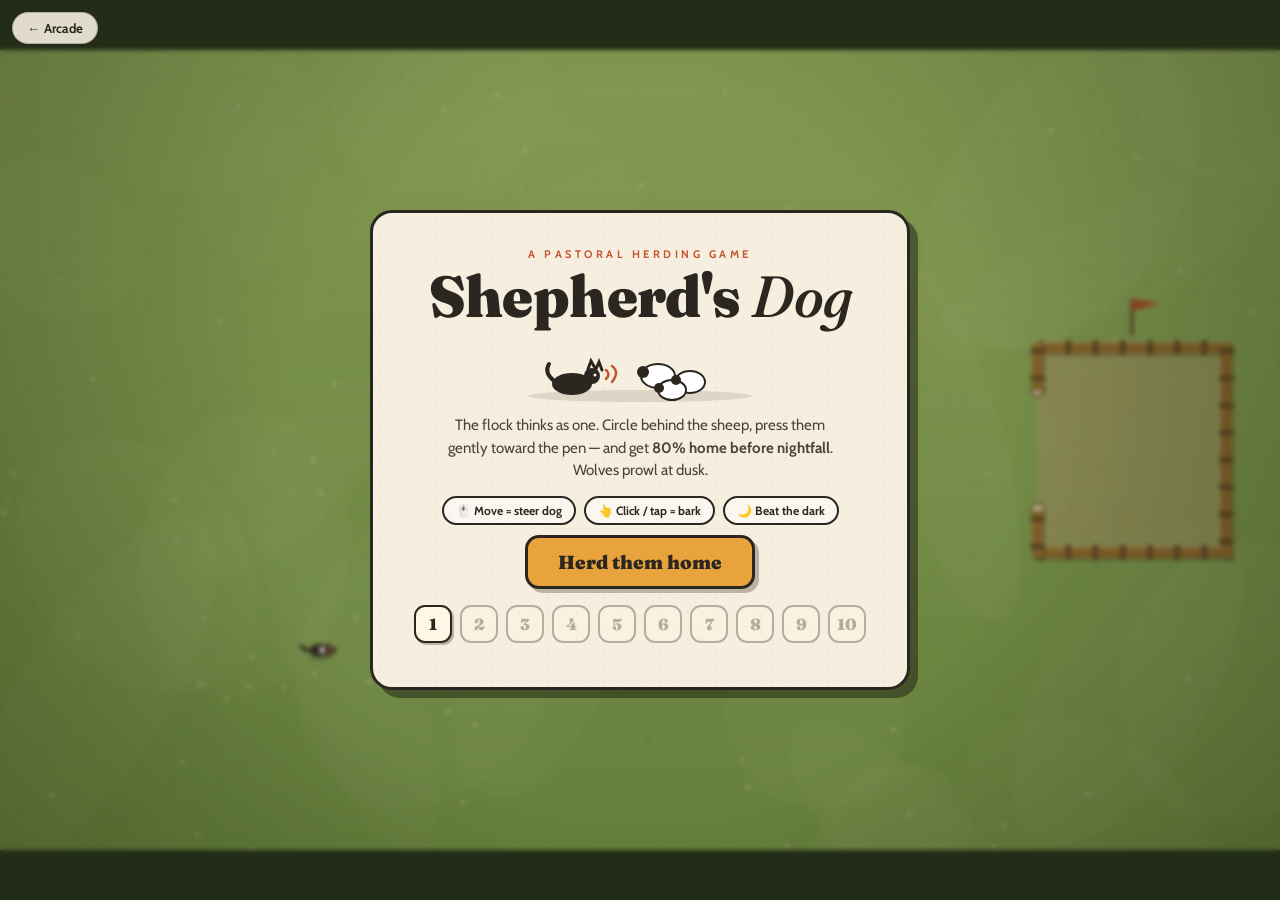
==== js/games/shepards-dog/index.html @ 52e5562e "feat(arcade): add Shepherd's Dog as a linked hub game Phase 2, Option B (linked) per ADR-0008 revisi" ====
<!doctype html>
<html lang="en">
  <head>
    <meta charset="UTF-8" />
    <meta name="viewport" content="width=device-width, initial-scale=1.0, maximum-scale=1.0, user-scalable=no" />
    <title>Shepherd's Dog</title>
    <link rel="preconnect" href="https://fonts.googleapis.com" />
    <link rel="preconnect" href="https://fonts.gstatic.com" crossorigin />
    <link
      href="https://fonts.googleapis.com/css2?family=Fraunces:ital,opsz,wght@0,9..144,400;0,9..144,700;0,9..144,900;1,9..144,500&family=Cabin:wght@400;600;700&display=swap"
      rel="stylesheet"
    />
    <style>
      :root {
        --ink: #2b2620;
        --cream: #f6efdf;
        --paper: #efe5cd;
        --gold: #e8a33d;
        --grass: #7da04a;
        --rust: #c4552e;
        --night: #1a2247;
        --display: "Fraunces", Georgia, serif;
        --body: "Cabin", "Trebuchet MS", sans-serif;
      }
      * {
        margin: 0;
        padding: 0;
        box-sizing: border-box;
        -webkit-tap-highlight-color: transparent;
      }
      html,
      body {
        height: 100%;
        overflow: hidden;
        background: #243018;
      }
      body {
        font-family: var(--body);
        color: var(--ink);
        touch-action: none;
        -webkit-user-select: none;
        user-select: none;
      }
      #game {
        position: fixed;
        inset: 0;
        display: block;
        cursor: crosshair;
      }

      /* ---------- HUD ---------- */
      #hud {
        position: fixed;
        top: 0;
        left: 0;
        right: 0;
        z-index: 5;
        display: none;
        padding: 10px 14px 0;
        pointer-events: none;
      }
      #hud.on {
        display: flex;
        justify-content: center;
      }
      .hud-bar {
        display: flex;
        align-items: center;
        gap: 14px;
        flex-wrap: wrap;
        justify-content: center;
        background: var(--cream);
        border: 2px solid var(--ink);
        border-radius: 14px;
        box-shadow: 4px 4px 0 rgba(43, 38, 32, 0.35);
        padding: 7px 16px;
        max-width: 96vw;
      }
      .hud-item {
        display: flex;
        align-items: center;
        gap: 7px;
        font-weight: 700;
        font-size: 15px;
        white-space: nowrap;
      }
      .hud-label {
        font-size: 10px;
        letter-spacing: 0.14em;
        text-transform: uppercase;
        opacity: 0.55;
        font-weight: 700;
      }
      .hud-num {
        font-family: var(--display);
        font-size: 19px;
        font-weight: 900;
        line-height: 1;
      }
      #hudSheep .hud-num b {
        color: #3c7a2e;
      }
      #timeWrap {
        width: min(180px, 26vw);
        height: 14px;
        border: 2px solid var(--ink);
        border-radius: 8px;
        background: #cfc6ad;
        position: relative;
        overflow: hidden;
      }
      #timeFill {
        position: absolute;
        inset: 0;
        transform-origin: left;
        background: linear-gradient(90deg, #f7c248, #e8762d);
      }
      #timeIcon {
        font-size: 16px;
        line-height: 1;
      }
      #muteBtn {
        pointer-events: auto;
        cursor: pointer;
        border: 2px solid var(--ink);
        background: var(--cream);
        border-radius: 9px;
        font-size: 14px;
        width: 30px;
        height: 30px;
        font-weight: 700;
        color: var(--ink);
      }
      #muteBtn:active {
        transform: translateY(1px);
      }
      #barkHint {
        position: fixed;
        bottom: 18px;
        left: 50%;
        transform: translateX(-50%);
        z-index: 5;
        background: rgba(43, 38, 32, 0.82);
        color: var(--cream);
        font-size: 13px;
        font-weight: 600;
        padding: 7px 16px;
        border-radius: 99px;
        pointer-events: none;
        opacity: 0;
        transition: opacity 0.6s;
      }
      #barkHint.on {
        opacity: 1;
      }

      /* ---------- Screens ---------- */
      .screen {
        position: fixed;
        inset: 0;
        z-index: 10;
        display: none;
        align-items: center;
        justify-content: center;
        padding: 20px;
      }
      .screen.active {
        display: flex;
      }
      .screen::before {
        content: "";
        position: absolute;
        inset: 0;
        background: rgba(28, 32, 18, 0.45);
        backdrop-filter: blur(2px);
      }
      #screen-start::before {
        background: rgba(28, 32, 18, 0.25);
      }
      .panel {
        position: relative;
        background: var(--cream);
        background-image: radial-gradient(rgba(43, 38, 32, 0.05) 1px, transparent 1.4px);
        background-size: 14px 14px;
        border: 3px solid var(--ink);
        border-radius: 22px;
        box-shadow: 8px 8px 0 rgba(20, 18, 12, 0.45);
        padding: 34px 38px 30px;
        max-width: 540px;
        width: 100%;
        text-align: center;
        max-height: 92vh;
        overflow-y: auto;
      }
      .panel.compact {
        max-width: 440px;
      }
      .kicker {
        font-size: 11px;
        letter-spacing: 0.32em;
        text-transform: uppercase;
        font-weight: 700;
        color: var(--rust);
        margin-bottom: 8px;
      }
      h1 {
        font-family: var(--display);
        font-weight: 900;
        font-size: clamp(38px, 8vw, 58px);
        line-height: 0.95;
        letter-spacing: -0.01em;
        margin-bottom: 4px;
      }
      h1 em {
        font-style: italic;
        font-weight: 500;
      }
      h2 {
        font-family: var(--display);
        font-weight: 900;
        font-size: clamp(28px, 6vw, 40px);
        line-height: 1;
        margin-bottom: 10px;
      }
      .sub {
        font-size: 15px;
        line-height: 1.5;
        opacity: 0.85;
        max-width: 40ch;
        margin: 10px auto 0;
      }
      .rule {
        height: 2px;
        background: var(--ink);
        opacity: 0.15;
        margin: 18px auto;
        width: 70%;
        border-radius: 2px;
      }
      .howto {
        display: flex;
        gap: 8px;
        justify-content: center;
        flex-wrap: wrap;
        margin: 14px 0 4px;
      }
      .howto span {
        font-size: 12px;
        font-weight: 700;
        border: 2px solid var(--ink);
        border-radius: 99px;
        padding: 5px 12px;
        background: #fff8;
      }
      .btn {
        font-family: var(--display);
        font-weight: 900;
        font-size: 19px;
        cursor: pointer;
        background: var(--ink);
        color: var(--cream);
        border: 3px solid var(--ink);
        border-radius: 14px;
        padding: 12px 30px;
        margin: 6px 5px 0;
        box-shadow: 4px 4px 0 rgba(43, 38, 32, 0.3);
        transition:
          transform 0.08s,
          box-shadow 0.08s;
      }
      .btn:hover {
        transform: translate(-1px, -2px) rotate(-0.6deg);
        box-shadow: 6px 7px 0 rgba(43, 38, 32, 0.3);
      }
      .btn:active {
        transform: translate(2px, 2px);
        box-shadow: 1px 1px 0 rgba(43, 38, 32, 0.3);
      }
      .btn.ghost {
        background: transparent;
        color: var(--ink);
      }
      .btn.gold {
        background: var(--gold);
        color: var(--ink);
      }
      .levels {
        display: flex;
        gap: 8px;
        justify-content: center;
        flex-wrap: wrap;
        margin-top: 16px;
      }
      .lvl {
        width: 38px;
        height: 38px;
        border: 2px solid var(--ink);
        border-radius: 11px;
        cursor: pointer;
        font-family: var(--display);
        font-weight: 900;
        font-size: 16px;
        background: #fff7e6;
        color: var(--ink);
        display: flex;
        align-items: center;
        justify-content: center;
        box-shadow: 2px 2px 0 rgba(43, 38, 32, 0.3);
      }
      .lvl:hover {
        transform: translateY(-2px);
      }
      .lvl.done {
        background: var(--grass);
        color: #fff;
      }
      .lvl.locked {
        opacity: 0.32;
        cursor: default;
        box-shadow: none;
        pointer-events: none;
      }
      .scoreline {
        font-size: 13px;
        font-weight: 700;
        opacity: 0.7;
        margin-top: 14px;
      }
      .bigscore {
        font-family: var(--display);
        font-weight: 900;
        font-size: 44px;
        color: var(--rust);
        line-height: 1.1;
      }
      .breakdown {
        font-size: 14px;
        line-height: 1.8;
        margin: 8px 0 4px;
      }
      .breakdown b {
        font-family: var(--display);
      }
      .stamp {
        display: inline-block;
        font-family: var(--display);
        font-weight: 900;
        font-size: 13px;
        letter-spacing: 0.18em;
        text-transform: uppercase;
        color: var(--rust);
        border: 2px solid var(--rust);
        border-radius: 8px;
        padding: 4px 12px;
        transform: rotate(-3deg);
        margin-bottom: 12px;
      }
      .stamp.blue {
        color: #3b4a8c;
        border-color: #3b4a8c;
      }
      .heroArt {
        margin: 6px auto 2px;
        display: block;
      }
      @media (max-height: 620px) {
        .panel {
          padding: 20px 24px;
        }
        .rule {
          margin: 10px auto;
        }
        .heroArt {
          display: none;
        }
      }
      #rotateHint {
        display: none;
        position: fixed;
        top: 50%;
        left: 50%;
        transform: translate(-50%, -50%) rotate(-2deg);
        z-index: 30;
        background: var(--ink);
        color: var(--cream);
        font-weight: 700;
        font-size: 14px;
        padding: 10px 18px;
        border-radius: 12px;
        pointer-events: none;
      }
      @media (orientation: portrait) and (max-width: 600px) {
        #rotateHint {
          display: block;
        }
      }
      /* back to the arcade hub (linked-game integration) */
      .arcade-back {
        position: absolute;
        top: calc(env(safe-area-inset-top, 0px) + 12px);
        left: calc(env(safe-area-inset-left, 0px) + 12px);
        z-index: 20;
        font-family: var(--body);
        font-size: 13px;
        font-weight: 700;
        letter-spacing: 0.02em;
        color: var(--ink);
        text-decoration: none;
        background: rgba(246, 239, 223, 0.9);
        border: 1px solid rgba(43, 38, 32, 0.25);
        border-radius: 999px;
        padding: 7px 14px;
      }
      .arcade-back:hover {
        background: var(--cream);
      }
    </style>
  </head>
  <body>
    <canvas id="game"></canvas>

    <div id="hud">
      <div class="hud-bar">
        <div class="hud-item"><span class="hud-label">Level</span><span class="hud-num" id="hudLevel">1</span></div>
        <div class="hud-item" id="hudSheep">
          <svg width="22" height="16" viewBox="0 0 22 16">
            <ellipse cx="9" cy="8" rx="8" ry="6" fill="#fff" stroke="#2b2620" stroke-width="1.5" />
            <circle cx="18" cy="7" r="3.2" fill="#2b2620" />
            <circle cx="6" cy="14" r="1.4" fill="#2b2620" />
            <circle cx="12" cy="14" r="1.4" fill="#2b2620" />
          </svg>
          <span class="hud-num"><b id="hudPenned">0</b>/<span id="hudNeed">0</span></span>
          <span class="hud-num" id="hudLost" style="color: var(--rust); font-size: 14px"></span>
        </div>
        <div class="hud-item">
          <span id="timeIcon">☀︎</span>
          <div id="timeWrap"><div id="timeFill"></div></div>
        </div>
        <div class="hud-item"><span class="hud-label">Score</span><span class="hud-num" id="hudScore">0</span></div>
        <button id="muteBtn" title="Toggle sound">♪</button>
      </div>
    </div>
    <div id="barkHint">Click / tap to <b>bark</b> — sheep bolt away from the dog</div>
    <div id="rotateHint">↻ Rotate your phone — the pasture is wide</div>

    <!-- START -->
    <div class="screen active" id="screen-start">
      <a class="arcade-back" href="../../../index.html">← Arcade</a>
      <div class="panel">
        <div class="kicker">A pastoral herding game</div>
        <h1>Shepherd's <em>Dog</em></h1>
        <svg class="heroArt" width="240" height="74" viewBox="0 0 240 74">
          <ellipse cx="120" cy="66" rx="112" ry="6" fill="rgba(43,38,32,.12)" />
          <!-- sheep trio -->
          <g stroke="#2b2620" stroke-width="2">
            <ellipse cx="138" cy="46" rx="17" ry="12" fill="#fff" />
            <ellipse cx="170" cy="52" rx="15" ry="11" fill="#fff" />
            <ellipse cx="152" cy="60" rx="14" ry="10" fill="#fff" />
          </g>
          <circle cx="123" cy="42" r="6" fill="#2b2620" />
          <circle cx="156" cy="50" r="5" fill="#2b2620" />
          <circle cx="139" cy="58" r="5" fill="#2b2620" />
          <!-- dog -->
          <ellipse cx="52" cy="54" rx="20" ry="11" fill="#2b2620" />
          <circle cx="72" cy="46" r="8" fill="#2b2620" />
          <path
            d="M68 39 l3 -8 4 7 M76 39 l3 -7 3 8"
            stroke="#2b2620"
            stroke-width="3"
            fill="none"
            stroke-linecap="round"
          />
          <path d="M33 50 q-9 -8 -4 -16" stroke="#2b2620" stroke-width="4" fill="none" stroke-linecap="round" />
          <circle cx="75" cy="45" r="1.6" fill="#f6efdf" />
          <!-- bark lines -->
          <path
            d="M86 40 q5 4 0 9 M92 36 q8 6 0 16"
            stroke="#c4552e"
            stroke-width="2.5"
            fill="none"
            stroke-linecap="round"
          />
        </svg>
        <p class="sub">
          The flock thinks as one. Circle behind the sheep, press them gently toward the pen — and get
          <b>80% home before nightfall</b>. Wolves prowl at dusk.
        </p>
        <div class="howto">
          <span>🖱️ Move = steer dog</span><span>👆 Click / tap = bark</span><span>🌙 Beat the dark</span>
        </div>
        <button class="btn gold" id="btnPlay">Herd them home</button>
        <div class="levels" id="levelRow"></div>
        <div class="scoreline" id="totalScoreLine"></div>
      </div>
    </div>

    <!-- LEVEL INTRO -->
    <div class="screen" id="screen-intro">
      <div class="panel compact">
        <div class="kicker" id="introKicker">Level 1</div>
        <h2 id="introName">First Light</h2>
        <p class="sub" id="introGoal"></p>
        <p class="sub" id="introWarn" style="color: var(--rust); font-weight: 700"></p>
        <div class="rule"></div>
        <button class="btn gold" id="btnBegin">Begin</button>
      </div>
    </div>

    <!-- WIN -->
    <div class="screen" id="screen-win">
      <div class="panel compact">
        <div class="stamp">Flock secured</div>
        <h2>Good dog!</h2>
        <div class="breakdown" id="winBreakdown"></div>
        <div class="bigscore" id="winScore">0</div>
        <div class="rule"></div>
        <button class="btn gold" id="btnNext">Next level</button>
        <button class="btn ghost" id="btnWinMenu">Menu</button>
      </div>
    </div>

    <!-- LOSE -->
    <div class="screen" id="screen-lose">
      <div class="panel compact">
        <div class="stamp blue">Nightfall</div>
        <h2 id="loseTitle">The flock is lost in the dark</h2>
        <p class="sub" id="loseText"></p>
        <div class="rule"></div>
        <button class="btn gold" id="btnRetry">Try again</button>
        <button class="btn ghost" id="btnLoseMenu">Menu</button>
      </div>
    </div>

    <!-- FINAL WIN -->
    <div class="screen" id="screen-final">
      <div class="panel compact">
        <div class="stamp">Champion shepherd</div>
        <h2>Every flock<br />home safe.</h2>
        <p class="sub">
          Ten pastures, ten dusks outrun. The hills are quiet, the pens are full, and somewhere a very good dog is
          asleep by the fire.
        </p>
        <div class="bigscore" id="finalScore">0</div>
        <div class="scoreline">total score</div>
        <div class="rule"></div>
        <button class="btn gold" id="btnFinalMenu">Back to the meadow</button>
      </div>
    </div>

    <script>
      "use strict";
      /* =========================================================
   Shepherd's Dog — a single-file flocking game
   World units: 1600 x 1000, scaled to fit the window.
   ========================================================= */

      const W = 1600,
        H = 1000;
      const TAU = Math.PI * 2;

      /* ---------- tiny math helpers ---------- */
      const clamp = (v, a, b) => (v < a ? a : v > b ? b : v);
      const lerp = (a, b, t) => a + (b - a) * t;
      const hyp = Math.hypot;
      const rand = (a, b) => a + Math.random() * (b - a);
      function lerpAngle(a, b, t) {
        let d = (b - a) % TAU;
        if (d > Math.PI) d -= TAU;
        if (d < -Math.PI) d += TAU;
        return a + d * t;
      }

      /* ---------- save / load ---------- */
      const SAVE_KEY = "shepherds_dog_v1";
      let save = { unlocked: 1, scores: {}, muted: false };
      try {
        const raw = localStorage.getItem(SAVE_KEY);
        if (raw) save = Object.assign(save, JSON.parse(raw));
      } catch (e) {}
      function persist() {
        try {
          localStorage.setItem(SAVE_KEY, JSON.stringify(save));
        } catch (e) {}
      }
      function totalScore() {
        return Object.values(save.scores).reduce((a, b) => a + b, 0);
      }

      /* ---------- audio (tiny WebAudio synth) ---------- */
      let AC = null;
      function audio() {
        if (save.muted) return null;
        try {
          if (!AC) AC = new (window.AudioContext || window.webkitAudioContext)();
          if (AC.state === "suspended") AC.resume();
          return AC;
        } catch (e) {
          return null;
        }
      }
      function tone(freq, dur, type, vol, slideTo) {
        const ac = audio();
        if (!ac) return;
        const o = ac.createOscillator(),
          g = ac.createGain();
        o.type = type;
        o.frequency.setValueAtTime(freq, ac.currentTime);
        if (slideTo) o.frequency.exponentialRampToValueAtTime(slideTo, ac.currentTime + dur);
        g.gain.setValueAtTime(vol, ac.currentTime);
        g.gain.exponentialRampToValueAtTime(0.0001, ac.currentTime + dur);
        o.connect(g).connect(ac.destination);
        o.start();
        o.stop(ac.currentTime + dur + 0.02);
      }
      const sfx = {
        woof() {
          tone(170, 0.09, "square", 0.18, 75);
          setTimeout(() => tone(140, 0.07, "square", 0.12, 70), 60);
        },
        ding() {
          tone(740, 0.22, "triangle", 0.14);
          tone(1108, 0.3, "triangle", 0.06);
        },
        howl() {
          tone(300, 0.9, "sine", 0.1, 560);
          setTimeout(() => tone(560, 0.7, "sine", 0.07, 260), 350);
        },
        lose() {
          tone(220, 0.5, "sawtooth", 0.1, 70);
        },
        win() {
          [523, 659, 784, 1046].forEach((f, i) => setTimeout(() => tone(f, 0.28, "triangle", 0.13), i * 120));
        },
        baa() {
          tone(rand(420, 520), 0.15, "sawtooth", 0.035, 380);
        },
        dead() {
          tone(480, 0.5, "triangle", 0.14, 160);
          tone(110, 0.35, "sine", 0.16, 55);
        },
      };

      /* ---------- level definitions ---------- */
      /* circles: kind 'rock'|'tree'|'pond' block movement.
   walls: rectangles (fences). road: vertical strip with cars. */
      const LEVELS = [
        {
          name: "First Light",
          sheep: 18,
          time: 80,
          wolves: 0,
          circles: [],
          walls: [],
          road: null,
          blurb: "An open meadow. Learn how the flock breathes.",
        },
        {
          name: "Rocky Meadow",
          sheep: 24,
          time: 85,
          wolves: 0,
          road: null,
          walls: [],
          circles: [
            { k: "rock", x: 760, y: 320, r: 38 },
            { k: "rock", x: 700, y: 640, r: 46 },
            { k: "rock", x: 920, y: 500, r: 30 },
          ],
          blurb: "Boulders split the path. Keep the flock together.",
        },
        {
          name: "The Copse",
          sheep: 30,
          time: 90,
          wolves: 0,
          road: null,
          walls: [],
          circles: [
            { k: "tree", x: 650, y: 250, r: 42 },
            { k: "tree", x: 750, y: 190, r: 36 },
            { k: "tree", x: 830, y: 300, r: 40 },
            { k: "rock", x: 760, y: 620, r: 40 },
            { k: "rock", x: 960, y: 450, r: 34 },
            { k: "rock", x: 620, y: 520, r: 30 },
          ],
          blurb: "A stand of trees. Sheep slip between the trunks.",
        },
        {
          name: "The Narrow Gate",
          sheep: 36,
          time: 95,
          wolves: 0,
          road: null,
          walls: [
            { x: 790, y: 70, w: 18, h: 310 },
            { x: 790, y: 620, w: 18, h: 310 },
          ],
          circles: [
            { k: "rock", x: 1050, y: 300, r: 34 },
            { k: "rock", x: 1020, y: 690, r: 38 },
          ],
          blurb: "A long fence with one gap. Funnel them through.",
        },
        {
          name: "Millpond",
          sheep: 42,
          time: 95,
          wolves: 0,
          road: null,
          walls: [],
          circles: [
            { k: "pond", x: 830, y: 500, r: 120 },
            { k: "rock", x: 640, y: 250, r: 36 },
            { k: "rock", x: 660, y: 740, r: 40 },
            { k: "tree", x: 1030, y: 320, r: 36 },
          ],
          blurb: "Sheep will not swim. Split around the water.",
        },
        {
          name: "The Old Road",
          sheep: 45,
          time: 100,
          wolves: 0,
          road: { x: 790, w: 120, cars: 4, speed: 210 },
          walls: [],
          circles: [
            { k: "tree", x: 600, y: 240, r: 38 },
            { k: "tree", x: 580, y: 710, r: 42 },
          ],
          blurb: "Carts rattle down the road. Time your crossing!",
        },
        {
          name: "Wolf Country",
          sheep: 50,
          time: 100,
          wolves: 1,
          road: null,
          walls: [],
          circles: [
            { k: "tree", x: 700, y: 300, r: 40 },
            { k: "tree", x: 780, y: 240, r: 34 },
            { k: "tree", x: 640, y: 650, r: 40 },
            { k: "rock", x: 980, y: 500, r: 36 },
            { k: "rock", x: 900, y: 730, r: 30 },
          ],
          blurb: "Something gray watches from the treeline…",
        },
        {
          name: "Two Waters",
          sheep: 56,
          time: 105,
          wolves: 0,
          road: null,
          walls: [
            { x: 1020, y: 70, w: 18, h: 290 },
            { x: 1020, y: 640, w: 18, h: 290 },
          ],
          circles: [
            { k: "pond", x: 700, y: 290, r: 95 },
            { k: "pond", x: 810, y: 650, r: 105 },
            { k: "rock", x: 560, y: 490, r: 34 },
          ],
          blurb: "Ponds and a fenced gap. Thread the needle.",
        },
        {
          name: "Dusk Crossing",
          sheep: 66,
          time: 110,
          wolves: 1,
          road: { x: 700, w: 120, cars: 3, speed: 190 },
          walls: [],
          circles: [
            { k: "rock", x: 990, y: 300, r: 36 },
            { k: "rock", x: 1010, y: 660, r: 40 },
            { k: "rock", x: 560, y: 360, r: 30 },
            { k: "tree", x: 930, y: 490, r: 38 },
          ],
          blurb: "Carts on the road and a wolf in the grass.",
        },
        {
          name: "The Long Night",
          sheep: 75,
          time: 140,
          wolves: 2,
          road: { x: 980, w: 110, cars: 2, speed: 170 },
          walls: [
            { x: 560, y: 70, w: 18, h: 280 },
            { x: 560, y: 650, w: 18, h: 280 },
          ],
          circles: [
            { k: "pond", x: 840, y: 250, r: 85 },
            { k: "rock", x: 820, y: 620, r: 40 },
            { k: "rock", x: 710, y: 470, r: 30 },
          ],
          blurb: "Everything the hills can throw at you. Bring them all home.",
        },
      ];
      const needFor = (lv) => Math.ceil(LEVELS[lv].sheep * 0.8);

      /* ---------- pen geometry ---------- */
      const PEN = { x: 1290, y: 365, w: 250, h: 270, t: 14, gate: 150 };
      function penWalls() {
        const { x, y, w, h, t, gate } = PEN;
        const stub = (h - gate) / 2;
        return [
          { x, y, w, h: t, pen: true }, // top
          { x, y: y + h - t, w, h: t, pen: true }, // bottom
          { x: x + w - t, y, w: t, h, pen: true }, // right
          { x, y, w: t, h: stub, pen: true }, // left top stub
          { x, y: y + h - stub, w: t, h: stub, pen: true }, // left bottom stub
        ];
      }
      function inPen(px, py, inset) {
        const i = inset || 0;
        return (
          px > PEN.x + PEN.t + i &&
          px < PEN.x + PEN.w - PEN.t - i &&
          py > PEN.y + PEN.t + i &&
          py < PEN.y + PEN.h - PEN.t - i
        );
      }

      /* ---------- game state ---------- */
      const canvas = document.getElementById("game");
      const ctx = canvas.getContext("2d");
      let state = "menu"; // menu | intro | play | win | lose | final
      let level = 0;
      let sheep = [],
        wolves = [],
        cars = [],
        walls = [],
        circles = [],
        road = null;
      let dog = { x: 0, y: 0, vx: 0, vy: 0, dir: 0, tx: 0, ty: 0 };
      let timeLeft = 0,
        timeTotal = 1,
        elapsed = 0;
      let penned = 0,
        levelScore = 0,
        barkCD = 0,
        barks = 0,
        lost = 0;
      let ripples = [],
        puffs = [],
        deaths = [];
      let wolvesToSpawn = [];
      let winDelay = 0;
      let nowT = 0; // global clock for animation

      /* ---------- entity setup ---------- */
      function makeSheep(x, y) {
        return {
          x,
          y,
          vx: rand(-6, 6),
          vy: rand(-6, 6),
          dir: rand(0, TAU),
          fear: 0,
          penned: false,
          phase: rand(0, TAU),
          size: rand(0.88, 1.12),
          indep: Math.random(), // independence trait: high = strays more
          gx: x,
          gy: y,
          gT: rand(0, 4), // graze target + timer
          baaT: rand(4, 16),
        };
      }
      function startLevel(lv) {
        level = lv;
        const L = LEVELS[lv];
        walls = penWalls().concat(L.walls.map((w) => ({ ...w })));
        circles = L.circles.map((c) => ({ ...c }));
        road = L.road ? { ...L.road } : null;
        cars = [];
        if (road) {
          const lanes = [road.x - road.w / 4, road.x + road.w / 4];
          const n = road.cars || 4,
            sp = road.speed || 210;
          for (let i = 0; i < n; i++) {
            const lane = i % 2;
            cars.push({
              x: lanes[lane],
              y: rand(0, H),
              w: 36,
              h: 66,
              vy: (lane === 0 ? 1 : -1) * rand(sp * 0.9, sp * 1.1),
              color: ["#b34a32", "#3b5a8c", "#7a6a3a", "#5a3b6e"][i % 4],
            });
          }
        }
        sheep = [];
        const sx = lv >= 9 ? 200 : 240,
          sy = 500;
        for (let i = 0; i < L.sheep; i++) {
          const a = rand(0, TAU),
            r = Math.sqrt(Math.random()) * 130;
          sheep.push(makeSheep(sx + Math.cos(a) * r, sy + Math.sin(a) * r * 0.8));
        }
        wolves = [];
        wolvesToSpawn = [];
        if (L.wolves >= 1) wolvesToSpawn.push(0.12);
        if (L.wolves >= 2) wolvesToSpawn.push(0.4);
        dog.x = sx;
        dog.y = sy + 260;
        dog.vx = dog.vy = 0;
        dog.tx = dog.x;
        dog.ty = dog.y;
        timeTotal = L.time;
        timeLeft = L.time;
        elapsed = 0;
        penned = 0;
        levelScore = 0;
        barkCD = 0;
        lost = 0;
        ripples = [];
        puffs = [];
        deaths = [];
        winDelay = 0;
        hudLost.textContent = "";
        buildGrass();
        hudLevel.textContent = lv + 1;
        hudNeed.textContent = needFor(lv);
        hudPenned.textContent = 0;
        hudScore.textContent = 0;
      }

      /* =========================================================
   FLOCKING — the heart of the game.
   Three classic boids forces + fear dynamics:
   - fear in (0 .. ~0.55): flock KNITS TOGETHER and flows away
     from the dog as one body (cohesion boosted).
   - fear above ~0.75 (bark blast / wolf): cohesion collapses,
     separation spikes -> believable radial SCATTER.
   - fear decays -> stragglers drift back via cohesion + a
     "rejoin the mob" pull when far from the local centroid.
   ========================================================= */
      const SEP_R = 32,
        ALI_R = 84,
        COH_R = 175,
        COH_R2 = COH_R * COH_R;
      const DOG_R = 175,
        BARK_R = 300,
        WOLF_R = 215;

      function updateSheep(dt) {
        const flock = sheep.filter((s) => !s.penned && !s.dead);
        // flock centroid (for rejoin behaviour)
        let cX = 0,
          cY = 0;
        for (const s of flock) {
          cX += s.x;
          cY += s.y;
        }
        if (flock.length) {
          cX /= flock.length;
          cY /= flock.length;
        }
        // mob centroid includes penned sheep: as the pen fills, stragglers
        // are drawn toward the flock already inside (realistic snowball)
        let mX = 0,
          mY = 0;
        for (const s of sheep) {
          mX += s.x;
          mY += s.y;
        }
        if (sheep.length) {
          mX /= sheep.length;
          mY /= sheep.length;
        }

        const barkActive = barkCD > 0.35; // brief window after a bark

        for (const s of sheep) {
          if (s.dead) continue;
          if (s.penned) {
            updatePennedSheep(s, dt);
            continue;
          }

          let fx = 0,
            fy = 0;
          /* --- neighbours --- */
          let sepX = 0,
            sepY = 0,
            aliX = 0,
            aliY = 0,
            nAli = 0,
            cohX = 0,
            cohY = 0,
            nCoh = 0;
          for (const o of flock) {
            if (o === s) continue;
            const dx = o.x - s.x,
              dy = o.y - s.y,
              d2 = dx * dx + dy * dy;
            if (d2 > COH_R2) continue;
            const d = Math.sqrt(d2) || 0.001;
            if (d < SEP_R) {
              const w = (SEP_R - d) / SEP_R;
              sepX -= (dx / d) * w;
              sepY -= (dy / d) * w;
            }
            if (d < ALI_R) {
              aliX += o.vx;
              aliY += o.vy;
              nAli++;
            }
            cohX += o.x;
            cohY += o.y;
            nCoh++;
          }
          const fear = s.fear;
          // cohesion: boosted at herding-level fear, collapses in panic
          const cohFactor = fear < 0.55 ? 1 + fear * 1.6 : Math.max(0, (0.9 - fear) / 0.35);
          const sepW = 95 + 130 * fear;
          const aliW = 1.5 * (1 - fear * 0.55);
          const cohW = 11 * cohFactor;

          fx += sepX * sepW;
          fy += sepY * sepW;
          if (nAli) {
            fx += (aliX / nAli - s.vx) * aliW;
            fy += (aliY / nAli - s.vy) * aliW;
          }
          if (nCoh) {
            const mx = cohX / nCoh - s.x,
              my = cohY / nCoh - s.y;
            const m = hyp(mx, my) || 0.001;
            fx += (mx / m) * cohW;
            fy += (my / m) * cohW;
          }

          /* --- fear of the dog --- */
          const ddx = s.x - dog.x,
            ddy = s.y - dog.y;
          const dd = hyp(ddx, ddy) || 0.001;
          const R = DOG_R + (barkActive ? 110 : 0);
          if (dd < R) {
            const w = 1 - dd / R;
            s.fear = Math.min(1, s.fear + w * 3.2 * dt);
            const push = w * w * 560 + 60;
            fx += (ddx / dd) * push;
            fy += (ddy / dd) * push;
          }

          /* --- fear of wolves (stronger; triggers scatter) --- */
          for (const wf of wolves) {
            const wx = s.x - wf.x,
              wy = s.y - wf.y;
            const wd = hyp(wx, wy) || 0.001;
            if (wd < WOLF_R) {
              const w = 1 - wd / WOLF_R;
              s.fear = Math.min(1, s.fear + w * 4.2 * dt + 0.04);
              const push = w * w * 700 + 90;
              fx += (wx / wd) * push;
              fy += (wy / wd) * push;
            }
          }

          /* --- fear of cars --- */
          for (const c of cars) {
            const dirY = c.vy > 0 ? 1 : -1;
            const aheadY = (s.y - c.y) * dirY; // >0: sheep is in front of the cart
            const latX = Math.abs(s.x - c.x);
            if (aheadY > -40 && aheadY < 260 && latX < c.w / 2 + 55) {
              // standing in the cart's path: bolt sideways out of the lane
              const w = 1 - Math.max(0, aheadY) / 260;
              s.fear = Math.min(1, s.fear + w * 4.5 * dt);
              const side = s.x >= c.x ? 1 : -1;
              fx += side * (w * 560 + 160);
            } else {
              const cx = s.x - c.x,
                cy = s.y - c.y;
              const cd = hyp(cx, cy) || 0.001;
              if (cd < 100) {
                const w = 1 - cd / 100;
                s.fear = Math.min(1, s.fear + w * 2.5 * dt);
                fx += (cx / cd) * w * 380;
                fy += (cy / cd) * w * 380;
              }
            }
          }

          /* --- grazing & straying (only when calm) --- */
          if (fear < 0.12) {
            s.gT -= dt;
            if (s.gT <= 0) {
              // independent sheep occasionally wander off; most drift near the mob
              const stray = s.indep > 0.78 && Math.random() < 0.35;
              const range = stray ? 280 : 95;
              const a = rand(0, TAU),
                r = rand(20, range);
              // bias graze targets gently toward the flock centroid
              const bias = stray ? 0.05 : 0.3;
              s.gx = clamp(lerp(s.x + Math.cos(a) * r, cX, bias), 40, W - 40);
              s.gy = clamp(lerp(s.y + Math.sin(a) * r, cY, bias), 40, H - 40);
              s.gT = rand(3, 8);
            }
            const gx = s.gx - s.x,
              gy = s.gy - s.y,
              gd = hyp(gx, gy);
            if (gd > 14) {
              fx += (gx / gd) * 16;
              fy += (gy / gd) * 16;
            }
            // occasional bleat
            s.baaT -= dt;
            if (s.baaT <= 0) {
              s.baaT = rand(8, 26);
              if (Math.random() < 0.5) sfx.baa();
            }
          }

          /* --- mob instinct: weak long-range pull toward the flock,
           stronger the further a sheep (or split cluster) drifts --- */
          if (sheep.length > 1) {
            const rx = mX - s.x,
              ry = mY - s.y,
              rd = hyp(rx, ry);
            if (fear < 0.7 && rd > 30) {
              const w = 8 + clamp((rd - 180) / 200, 0, 1.6) * 70;
              fx += (rx / rd) * w;
              fy += (ry / rd) * w;
            }
          }

          /* --- obstacles & bounds --- */
          const av = avoidForces(s.x, s.y, 12, 55);
          fx += av.x;
          fy += av.y;
          if (s.x < 50) fx += (50 - s.x) * 4;
          if (s.x > W - 50) fx -= (s.x - (W - 50)) * 4;
          if (s.y < 50) fy += (50 - s.y) * 4;
          if (s.y > H - 50) fy -= (s.y - (H - 50)) * 4;

          /* --- integrate --- */
          s.vx += fx * dt;
          s.vy += fy * dt;
          const maxS = 26 + 155 * Math.pow(fear, 0.85);
          const sp = hyp(s.vx, s.vy);
          if (sp > maxS) {
            s.vx *= maxS / sp;
            s.vy *= maxS / sp;
          }
          s.vx *= Math.exp(-dt * 0.9);
          s.vy *= Math.exp(-dt * 0.9);
          s.x += s.vx * dt;
          s.y += s.vy * dt;

          s.fear = Math.max(0, s.fear - dt * 0.28);

          resolveCollisions(s, 10);

          if (hyp(s.vx, s.vy) > 6) s.dir = lerpAngle(s.dir, Math.atan2(s.vy, s.vx), 1 - Math.exp(-dt * 7));

          /* --- captured? (only counts during live play) --- */
          if (state === "play" && inPen(s.x, s.y, 4)) {
            s.penned = true;
            s.fear = 0;
            penned++;
            levelScore += 10;
            hudPenned.textContent = penned;
            hudScore.textContent = levelScore;
            sfx.ding();
            for (let i = 0; i < 7; i++)
              puffs.push({
                x: s.x,
                y: s.y,
                vx: rand(-40, 40),
                vy: rand(-50, -8),
                life: rand(0.4, 0.8),
                t: 0,
                r: rand(2, 5),
              });
            if (penned >= needFor(level) && winDelay === 0) winDelay = 1.1;
          }
        }
      }
      function updatePennedSheep(s, dt) {
        s.gT -= dt;
        if (s.gT <= 0) {
          s.gx = rand(PEN.x + PEN.t + 26, PEN.x + PEN.w - PEN.t - 26);
          s.gy = rand(PEN.y + PEN.t + 26, PEN.y + PEN.h - PEN.t - 26);
          s.gT = rand(2, 6);
        }
        const gx = s.gx - s.x,
          gy = s.gy - s.y,
          gd = hyp(gx, gy);
        if (gd > 10) {
          s.vx += (gx / gd) * 30 * dt * 10;
          s.vy += (gy / gd) * 30 * dt * 10;
        }
        const sp = hyp(s.vx, s.vy),
          mx = 22;
        if (sp > mx) {
          s.vx *= mx / sp;
          s.vy *= mx / sp;
        }
        s.vx *= Math.exp(-dt * 2);
        s.vy *= Math.exp(-dt * 2);
        s.x += s.vx * dt;
        s.y += s.vy * dt;
        s.x = clamp(s.x, PEN.x + PEN.t + 14, PEN.x + PEN.w - PEN.t - 14);
        s.y = clamp(s.y, PEN.y + PEN.t + 14, PEN.y + PEN.h - PEN.t - 14);
        if (hyp(s.vx, s.vy) > 4) s.dir = lerpAngle(s.dir, Math.atan2(s.vy, s.vx), 1 - Math.exp(-dt * 6));
      }

      /* steering push away from obstacles within lookahead */
      function avoidForces(px, py, bodyR, look) {
        let ax = 0,
          ay = 0;
        for (const c of circles) {
          const dx = px - c.x,
            dy = py - c.y,
            d = hyp(dx, dy) || 0.001;
          const lim = c.r + bodyR + look;
          if (d < lim) {
            const w = (lim - d) / look;
            ax += (dx / d) * w * w * 420;
            ay += (dy / d) * w * w * 420;
          }
        }
        for (const wl of walls) {
          const nx = clamp(px, wl.x, wl.x + wl.w),
            ny = clamp(py, wl.y, wl.y + wl.h);
          const dx = px - nx,
            dy = py - ny,
            d = hyp(dx, dy) || 0.001;
          const lim = bodyR + look * 0.7;
          if (d < lim && d > 0.01) {
            const w = (lim - d) / lim;
            ax += (dx / d) * w * w * 460;
            ay += (dy / d) * w * w * 460;
          }
        }
        return { x: ax, y: ay };
      }
      /* hard position resolution against obstacles */
      function resolveCollisions(e, bodyR) {
        for (const c of circles) {
          const dx = e.x - c.x,
            dy = e.y - c.y,
            d = hyp(dx, dy) || 0.001,
            min = c.r + bodyR;
          if (d < min) {
            e.x = c.x + (dx / d) * min;
            e.y = c.y + (dy / d) * min;
          }
        }
        for (const wl of walls) {
          const nx = clamp(e.x, wl.x, wl.x + wl.w),
            ny = clamp(e.y, wl.y, wl.y + wl.h);
          let dx = e.x - nx,
            dy = e.y - ny;
          let d = hyp(dx, dy);
          if (d < bodyR) {
            if (d < 0.01) {
              // inside the rect: push out the shortest way
              const l = e.x - wl.x,
                r = wl.x + wl.w - e.x,
                t = e.y - wl.y,
                b = wl.y + wl.h - e.y;
              const m = Math.min(l, r, t, b);
              if (m === l) e.x = wl.x - bodyR;
              else if (m === r) e.x = wl.x + wl.w + bodyR;
              else if (m === t) e.y = wl.y - bodyR;
              else e.y = wl.y + wl.h + bodyR;
            } else {
              e.x = nx + (dx / d) * bodyR;
              e.y = ny + (dy / d) * bodyR;
            }
          }
        }
        for (const c of cars) {
          const hw = c.w / 2 + bodyR,
            hh = c.h / 2 + bodyR;
          if (Math.abs(e.x - c.x) < hw && Math.abs(e.y - c.y) < hh) {
            const ox = hw - Math.abs(e.x - c.x),
              oy = hh - Math.abs(e.y - c.y);
            if (ox < oy) e.x += e.x > c.x ? ox : -ox;
            else e.y += e.y > c.y ? oy : -oy;
          }
        }
        e.x = clamp(e.x, 14, W - 14);
        e.y = clamp(e.y, 14, H - 14);
      }

      /* ---------- death ---------- */
      function killSheep(s) {
        if (s.dead || s.penned) return;
        s.dead = true;
        lost++;
        hudLost.textContent = `−${lost}`;
        deaths.push({ x: s.x, y: s.y, dir: s.dir, size: s.size, t: 0 });
        for (let i = 0; i < 12; i++)
          puffs.push({
            x: s.x,
            y: s.y,
            vx: rand(-80, 80),
            vy: rand(-90, 10),
            life: rand(0.4, 0.9),
            t: 0,
            r: rand(2, 6),
          });
        sfx.dead();
        // witnessing a death terrifies the nearby flock
        for (const o of sheep) {
          if (o.penned || o.dead) continue;
          const d = hyp(o.x - s.x, o.y - s.y);
          if (d < 280) o.fear = Math.min(1, o.fear + (1 - d / 280) * 0.9);
        }
      }

      /* ---------- dog ---------- */
      function updateDog(dt) {
        const dx = dog.tx - dog.x,
          dy = dog.ty - dog.y,
          d = hyp(dx, dy);
        const maxSp = 320;
        const desired = d > 4 ? Math.min(maxSp, d * 6) : 0;
        const dvx = d > 4 ? (dx / d) * desired : 0;
        const dvy = d > 4 ? (dy / d) * desired : 0;
        const k = 1 - Math.exp(-dt * 8);
        dog.vx = lerp(dog.vx, dvx, k);
        dog.vy = lerp(dog.vy, dvy, k);
        dog.x += dog.vx * dt;
        dog.y += dog.vy * dt;
        resolveCollisions(dog, 11);
        if (hyp(dog.vx, dog.vy) > 12) dog.dir = lerpAngle(dog.dir, Math.atan2(dog.vy, dog.vx), 1 - Math.exp(-dt * 9));
      }
      function bark() {
        if (barkCD > 0 || state !== "play") return;
        barkCD = 0.55;
        barks++;
        if (barks >= 3) barkHint.classList.remove("on");
        sfx.woof();
        ripples.push({ x: dog.x, y: dog.y, t: 0 });
        for (const s of sheep) {
          if (s.penned) continue;
          const dx = s.x - dog.x,
            dy = s.y - dog.y,
            d = hyp(dx, dy) || 0.001;
          if (d < BARK_R) {
            const w = 1 - d / BARK_R;
            s.fear = Math.min(1, s.fear + 0.35 + w * 0.45);
            s.vx += (dx / d) * w * 130;
            s.vy += (dy / d) * w * 130;
          }
        }
        // barks also frighten wolves a bit
        for (const wf of wolves) {
          const d = hyp(wf.x - dog.x, wf.y - dog.y);
          if (d < BARK_R * 1.2) wf.scare = Math.max(wf.scare, 1.2);
        }
      }

      /* ---------- wolves ---------- */
      function spawnWolf() {
        const side = Math.random() < 0.5 ? -1 : 1;
        wolves.push({
          x: rand(500, 900),
          y: side < 0 ? -40 : H + 40,
          vx: 0,
          vy: 0,
          dir: 0,
          orbit: rand(0, TAU),
          radius: 460,
          scare: 0,
          feast: 0,
        });
        sfx.howl();
      }
      function updateWolves(dt) {
        const flock = sheep.filter((s) => !s.penned && !s.dead);
        let cX = W / 2,
          cY = H / 2;
        if (flock.length) {
          cX = 0;
          cY = 0;
          for (const s of flock) {
            cX += s.x;
            cY += s.y;
          }
          cX /= flock.length;
          cY /= flock.length;
        }
        for (const wf of wolves) {
          let tx, ty, sp;
          const dDog = hyp(wf.x - dog.x, wf.y - dog.y);
          if (dDog < 260) wf.scare = Math.max(wf.scare, 2.4);
          if (wf.scare > 0) {
            wf.scare -= dt;
            wf.feast = 0; // abandons the kill when the dog drives it off
            wf.radius = Math.min(520, wf.radius + 260 * dt);
            const ax = wf.x - dog.x,
              ay = wf.y - dog.y,
              ad = hyp(ax, ay) || 0.001;
            tx = wf.x + (ax / ad) * 220;
            ty = wf.y + (ay / ad) * 220;
            sp = 280;
          } else if (wf.feast > 0) {
            // gorging on a kill: stands still — the player's window to regroup
            wf.feast -= dt;
            tx = wf.x;
            ty = wf.y;
            sp = 0;
          } else {
            // nearest sheep; close enough -> commit to the hunt
            let prey = null,
              pd = 1e9;
            for (const s of flock) {
              const d = hyp(s.x - wf.x, s.y - wf.y);
              if (d < pd) {
                pd = d;
                prey = s;
              }
            }
            if (prey && (pd < 320 || wf.radius <= 180)) {
              tx = prey.x;
              ty = prey.y;
              sp = 320;
              if (pd < 22) {
                killSheep(prey);
                wf.feast = 4.5;
                wf.radius = 380;
              }
            } else {
              // prowl: orbit the flock, slowly tightening
              wf.orbit += dt * 0.22;
              wf.radius = Math.max(170, wf.radius - 13 * dt);
              tx = cX + Math.cos(wf.orbit) * wf.radius;
              ty = cY + Math.sin(wf.orbit) * wf.radius * 0.8;
              sp = 140;
            }
          }
          const dx = tx - wf.x,
            dy = ty - wf.y,
            d = hyp(dx, dy) || 0.001;
          const kRate = sp > 200 ? 6 : 3;
          const k = 1 - Math.exp(-dt * kRate);
          // when hunting (sp>200) run at full speed; only dampen for prowl/flee orbits
          const targetSp = sp > 200 ? sp : Math.min(sp, d * 3);
          wf.vx = lerp(wf.vx, (dx / d) * targetSp, k);
          wf.vy = lerp(wf.vy, (dy / d) * targetSp, k);
          wf.x += wf.vx * dt;
          wf.y += wf.vy * dt;
          resolveCollisions(wf, 11);
          if (hyp(wf.vx, wf.vy) > 8) wf.dir = lerpAngle(wf.dir, Math.atan2(wf.vy, wf.vx), 1 - Math.exp(-dt * 6));
        }
      }

      /* ---------- cars ---------- */
      function updateCars(dt) {
        for (const c of cars) {
          c.y += c.vy * dt;
          if (c.vy > 0 && c.y > H + 90) c.y = -90;
          if (c.vy < 0 && c.y < -90) c.y = H + 90;
          // run over any sheep caught under the wheels (checked right after the
          // car moves, before collision resolution pushes them back out; the
          // 8px margin is inside the 10px resolve radius, so only sheep being
          // bulldozed head-on - not ones standing beside the road - get hit)
          for (const s of sheep) {
            if (s.penned || s.dead) continue;
            if (Math.abs(s.x - c.x) < c.w / 2 + 8 && Math.abs(s.y - c.y) < c.h / 2 + 8) killSheep(s);
          }
        }
      }

      /* ---------- main update ---------- */
      function update(dt) {
        nowT += dt;
        if (state !== "play") return;
        elapsed += dt;
        timeLeft = Math.max(0, timeLeft - dt);
        barkCD = Math.max(0, barkCD - dt);

        // scheduled wolf arrivals
        while (wolvesToSpawn.length && elapsed / timeTotal >= wolvesToSpawn[0]) {
          wolvesToSpawn.shift();
          spawnWolf();
        }

        updateDog(dt);
        updateSheep(dt);
        updateWolves(dt);
        updateCars(dt);

        if (lost) sheep = sheep.filter((s) => !s.dead);

        for (const r of ripples) r.t += dt;
        ripples = ripples.filter((r) => r.t < 0.6);
        for (const p of puffs) {
          p.t += dt;
          p.x += p.vx * dt;
          p.y += p.vy * dt;
        }
        puffs = puffs.filter((p) => p.t < p.life);
        for (const d of deaths) d.t += dt;
        deaths = deaths.filter((d) => d.t < 7);

        // HUD timer
        const frac = timeLeft / timeTotal;
        timeFill.style.transform = `scaleX(${frac})`;
        timeFill.style.background =
          frac > 0.35 ? "linear-gradient(90deg,#f7c248,#e8762d)" : "linear-gradient(90deg,#e8762d,#b3303a)";
        timeIcon.textContent = frac > 0.3 ? "☀︎" : "☾";

        if (winDelay > 0) {
          winDelay -= dt;
          if (winDelay <= 0) winLevel();
        } else if (sheep.length < needFor(level)) {
          loseLevel("flock"); // not enough sheep left alive to ever reach 80%
        } else if (timeLeft <= 0) {
          loseLevel("night");
        }
      }

      /* ---------- win / lose ---------- */
      function winLevel() {
        state = "win";
        const timeBonus = Math.ceil(timeLeft) * 2;
        const total = levelScore + timeBonus;
        save.unlocked = Math.max(save.unlocked, Math.min(level + 2, 10));
        save.scores[level] = Math.max(save.scores[level] || 0, total);
        persist();
        sfx.win();
        winBreakdown.innerHTML =
          `<b>${penned}</b> sheep penned × 10 = <b>${levelScore}</b><br>` + `Daylight bonus <b>+${timeBonus}</b>`;
        winScore.textContent = total;
        if (level === 9) {
          finalScore.textContent = totalScore();
          show("screen-final");
          state = "final";
        } else {
          btnNext.textContent = `Next: ${LEVELS[level + 1].name}`;
          show("screen-win");
        }
        hud.classList.remove("on");
      }
      function loseLevel(reason) {
        state = "lose";
        sfx.lose();
        const had = penned,
          need = needFor(level);
        if (reason === "flock") {
          loseTitle.textContent = "Too few sheep remain";
          loseText.innerHTML =
            `<b>${lost}</b> sheep were lost — the flock can no longer reach <b>${need}</b>.` +
            (wolves.length ? "<br>Drive wolves off by running at them — or bark!" : "") +
            (cars.length ? "<br>Wait for a gap in the carts before crossing the road." : "");
        } else {
          loseTitle.textContent = wolves.length ? "The wolves take the night" : "The flock is lost in the dark";
          loseText.innerHTML =
            `You penned <b>${had}</b> of the <b>${need}</b> sheep needed before nightfall.` +
            (lost ? ` <b>${lost}</b> were lost along the way.` : "") +
            (wolves.length ? "<br>Drive wolves off by running at them — or bark!" : "");
        }
        show("screen-lose");
        hud.classList.remove("on");
      }

      /* =========================================================
   RENDERING
   ========================================================= */
      let view = { s: 1, ox: 0, oy: 0 };
      function resize() {
        const dpr = Math.min(window.devicePixelRatio || 1, 2);
        canvas.width = innerWidth * dpr;
        canvas.height = innerHeight * dpr;
        canvas.style.width = innerWidth + "px";
        canvas.style.height = innerHeight + "px";
        const s = Math.min(canvas.width / W, canvas.height / H);
        view = { s, ox: (canvas.width - W * s) / 2, oy: (canvas.height - H * s) / 2 };
      }
      addEventListener("resize", resize);
      resize();

      /* pre-rendered grass field */
      let grassCanvas = null;
      function buildGrass() {
        grassCanvas = document.createElement("canvas");
        grassCanvas.width = W;
        grassCanvas.height = H;
        const g = grassCanvas.getContext("2d");
        const grad = g.createLinearGradient(0, 0, 0, H);
        grad.addColorStop(0, "#a3c266");
        grad.addColorStop(1, "#7da04a");
        g.fillStyle = grad;
        g.fillRect(0, 0, W, H);
        // mottled light patches
        for (let i = 0; i < 26; i++) {
          g.fillStyle = `rgba(255,250,200,${rand(0.02, 0.05)})`;
          g.beginPath();
          g.ellipse(rand(0, W), rand(0, H), rand(80, 260), rand(50, 160), rand(0, TAU), 0, TAU);
          g.fill();
        }
        // grass blades
        for (let i = 0; i < 1500; i++) {
          const x = rand(0, W),
            y = rand(0, H),
            l = rand(3, 8);
          g.strokeStyle = Math.random() < 0.5 ? "rgba(60,100,40,.25)" : "rgba(150,190,90,.3)";
          g.lineWidth = 1.2;
          g.beginPath();
          g.moveTo(x, y);
          g.lineTo(x + rand(-2, 2), y - l);
          g.stroke();
        }
        // little flowers
        for (let i = 0; i < 70; i++) {
          const x = rand(0, W),
            y = rand(0, H);
          g.fillStyle = ["#f3e9b0", "#f0f0f5", "#e8b8c8"][Math.floor(rand(0, 3))];
          g.beginPath();
          g.arc(x, y, 2, 0, TAU);
          g.fill();
          g.fillStyle = "rgba(220,160,40,.9)";
          g.beginPath();
          g.arc(x, y, 0.8, 0, TAU);
          g.fill();
        }
        // worn dirt patch in the pen
        const inner = 6;
        g.fillStyle = "rgba(196,170,120,.55)";
        rr(g, PEN.x + inner, PEN.y + inner, PEN.w - inner * 2, PEN.h - inner * 2, 16);
        g.fill();
        g.fillStyle = "rgba(160,135,90,.3)";
        for (let i = 0; i < 40; i++) {
          g.beginPath();
          g.arc(rand(PEN.x + 20, PEN.x + PEN.w - 20), rand(PEN.y + 20, PEN.y + PEN.h - 20), rand(1, 3), 0, TAU);
          g.fill();
        }
      }
      function rr(g, x, y, w, h, r) {
        g.beginPath();
        g.moveTo(x + r, y);
        g.arcTo(x + w, y, x + w, y + h, r);
        g.arcTo(x + w, y + h, x, y + h, r);
        g.arcTo(x, y + h, x, y, r);
        g.arcTo(x, y, x + w, y, r);
        g.closePath();
      }

      /* stars for night */
      const stars = [];
      for (let i = 0; i < 110; i++) stars.push({ x: rand(0, W), y: rand(0, H), r: rand(0.6, 1.8), p: rand(0, TAU) });

      function nightTint(t) {
        // keyframes: {t, r,g,b, a}
        const K = [
          { t: 0, r: 255, g: 200, b: 120, a: 0 },
          { t: 0.45, r: 255, g: 185, b: 110, a: 0.05 },
          { t: 0.66, r: 236, g: 120, b: 80, a: 0.16 },
          { t: 0.82, r: 90, g: 70, b: 130, a: 0.32 },
          { t: 1, r: 16, g: 22, b: 58, a: 0.58 },
        ];
        let a = K[0],
          b = K[K.length - 1];
        for (let i = 0; i < K.length - 1; i++)
          if (t >= K[i].t && t <= K[i + 1].t) {
            a = K[i];
            b = K[i + 1];
            break;
          }
        const f = (t - a.t) / Math.max(0.0001, b.t - a.t);
        return { r: lerp(a.r, b.r, f) | 0, g: lerp(a.g, b.g, f) | 0, b: lerp(a.b, b.b, f) | 0, a: lerp(a.a, b.a, f) };
      }

      function render() {
        const { s, ox, oy } = view;
        ctx.setTransform(1, 0, 0, 1, 0, 0);
        ctx.fillStyle = "#243018";
        ctx.fillRect(0, 0, canvas.width, canvas.height);
        ctx.setTransform(s, 0, 0, s, ox, oy);
        ctx.save();
        ctx.beginPath();
        ctx.rect(0, 0, W, H);
        ctx.clip();

        if (grassCanvas) ctx.drawImage(grassCanvas, 0, 0);
        else {
          ctx.fillStyle = "#8aad52";
          ctx.fillRect(0, 0, W, H);
        }

        drawRoad();
        drawPonds();
        drawPen();
        drawWallsAndRocks();
        drawDeadSheep();
        for (const c of cars) drawCar(c);
        for (const sp of sheep) drawSheep(sp);
        drawDog();
        for (const wf of wolves) drawWolf(wf);
        drawTreeCanopies();
        drawGhosts();

        // bark ripples
        for (const r of ripples) {
          const f = r.t / 0.6;
          ctx.strokeStyle = `rgba(255,250,230,${(1 - f) * 0.75})`;
          ctx.lineWidth = 3 * (1 - f) + 1;
          ctx.beginPath();
          ctx.arc(r.x, r.y, 20 + f * BARK_R, 0, TAU);
          ctx.stroke();
        }
        // pen puffs
        for (const p of puffs) {
          const f = p.t / p.life;
          ctx.fillStyle = `rgba(255,255,255,${(1 - f) * 0.8})`;
          ctx.beginPath();
          ctx.arc(p.x, p.y, p.r * (1 + f), 0, TAU);
          ctx.fill();
        }

        /* --- day/night --- */
        const dayT = state === "play" || state === "win" || state === "lose" ? 1 - timeLeft / timeTotal : 0.15;
        const c = nightTint(dayT);
        if (c.a > 0.005) {
          if (c.a > 0.2 && state === "play") {
            // lantern glow around the dog
            const g = ctx.createRadialGradient(dog.x, dog.y, 40, dog.x, dog.y, 520);
            g.addColorStop(0, `rgba(${c.r},${c.g},${c.b},${c.a * 0.25})`);
            g.addColorStop(1, `rgba(${c.r},${c.g},${c.b},${c.a})`);
            ctx.fillStyle = g;
          } else {
            ctx.fillStyle = `rgba(${c.r},${c.g},${c.b},${c.a})`;
          }
          ctx.fillRect(0, 0, W, H);
        }
        if (c.a > 0.3) {
          const sa = (c.a - 0.3) / 0.28;
          for (const st of stars) {
            const tw = 0.5 + 0.5 * Math.sin(nowT * 2 + st.p);
            ctx.fillStyle = `rgba(255,250,230,${sa * tw * 0.8})`;
            ctx.beginPath();
            ctx.arc(st.x, st.y, st.r, 0, TAU);
            ctx.fill();
          }
        }
        // vignette
        const v = ctx.createRadialGradient(W / 2, H / 2, H * 0.45, W / 2, H / 2, H * 0.95);
        v.addColorStop(0, "rgba(0,0,0,0)");
        v.addColorStop(1, "rgba(20,24,10,.28)");
        ctx.fillStyle = v;
        ctx.fillRect(0, 0, W, H);
        ctx.restore();
      }

      function drawRoad() {
        if (!road) return;
        ctx.fillStyle = "#9a937f";
        ctx.fillRect(road.x - road.w / 2, 0, road.w, H);
        ctx.fillStyle = "#857e6c";
        ctx.fillRect(road.x - road.w / 2, 0, 6, H);
        ctx.fillRect(road.x + road.w / 2 - 6, 0, 6, H);
        ctx.strokeStyle = "rgba(246,239,223,.8)";
        ctx.lineWidth = 4;
        ctx.setLineDash([26, 30]);
        ctx.beginPath();
        ctx.moveTo(road.x, 0);
        ctx.lineTo(road.x, H);
        ctx.stroke();
        ctx.setLineDash([]);
      }
      function drawPonds() {
        for (const c of circles) {
          if (c.k !== "pond") continue;
          ctx.fillStyle = "rgba(70,110,80,.4)";
          ctx.beginPath();
          ctx.ellipse(c.x, c.y + 6, c.r * 1.06, c.r * 0.92, 0, 0, TAU);
          ctx.fill();
          ctx.fillStyle = "#5d92b8";
          ctx.beginPath();
          ctx.ellipse(c.x, c.y, c.r, c.r * 0.86, 0, 0, TAU);
          ctx.fill();
          ctx.fillStyle = "#7fb2d4";
          ctx.beginPath();
          ctx.ellipse(c.x - c.r * 0.15, c.y - c.r * 0.18, c.r * 0.7, c.r * 0.55, 0, 0, TAU);
          ctx.fill();
          ctx.strokeStyle = "rgba(255,255,255,.5)";
          ctx.lineWidth = 2;
          for (let i = 0; i < 3; i++) {
            const a = nowT * 0.6 + i * 2.1;
            ctx.beginPath();
            ctx.arc(c.x + Math.cos(a) * c.r * 0.4, c.y + Math.sin(a) * c.r * 0.3, 6 + i * 3, 0, Math.PI);
            ctx.stroke();
          }
        }
      }
      function drawWallsAndRocks() {
        // fences (incl. pen walls)
        for (const wl of walls) {
          ctx.fillStyle = "rgba(60,50,30,.25)";
          ctx.fillRect(wl.x + 3, wl.y + 4, wl.w, wl.h);
          ctx.fillStyle = wl.pen ? "#a3742f" : "#8f6b3c";
          ctx.fillRect(wl.x, wl.y, wl.w, wl.h);
          ctx.fillStyle = "rgba(255,235,190,.25)";
          ctx.fillRect(wl.x, wl.y, wl.w, 3);
          // posts
          ctx.fillStyle = "#6e5128";
          if (wl.w > wl.h) {
            for (let x = wl.x + 8; x < wl.x + wl.w - 6; x += 34) ctx.fillRect(x, wl.y - 2, 7, wl.h + 4);
          } else {
            for (let y = wl.y + 8; y < wl.y + wl.h - 6; y += 34) ctx.fillRect(wl.x - 2, y, wl.w + 4, 7);
          }
        }
        // rocks + tree trunks
        for (const c of circles) {
          if (c.k === "rock") {
            ctx.fillStyle = "rgba(50,60,30,.3)";
            ctx.beginPath();
            ctx.ellipse(c.x + 4, c.y + 6, c.r, c.r * 0.8, 0, 0, TAU);
            ctx.fill();
            ctx.fillStyle = "#8d8d85";
            ctx.beginPath();
            ctx.ellipse(c.x, c.y, c.r, c.r * 0.85, -0.2, 0, TAU);
            ctx.fill();
            ctx.fillStyle = "#a8a89e";
            ctx.beginPath();
            ctx.ellipse(c.x - c.r * 0.2, c.y - c.r * 0.25, c.r * 0.6, c.r * 0.45, -0.3, 0, TAU);
            ctx.fill();
            ctx.fillStyle = "rgba(70,70,64,.5)";
            ctx.beginPath();
            ctx.ellipse(c.x + c.r * 0.3, c.y + c.r * 0.3, c.r * 0.3, c.r * 0.2, 0.3, 0, TAU);
            ctx.fill();
          } else if (c.k === "tree") {
            ctx.fillStyle = "rgba(50,60,30,.35)";
            ctx.beginPath();
            ctx.ellipse(c.x + 6, c.y + 8, c.r * 0.95, c.r * 0.7, 0, 0, TAU);
            ctx.fill();
            ctx.fillStyle = "#6e5128";
            ctx.beginPath();
            ctx.arc(c.x, c.y, c.r * 0.22, 0, TAU);
            ctx.fill();
          }
        }
      }
      function drawTreeCanopies() {
        for (const c of circles) {
          if (c.k !== "tree") continue;
          const sway = Math.sin(nowT * 0.7 + c.x) * 2;
          ctx.fillStyle = "#4e7a33";
          ctx.beginPath();
          ctx.arc(c.x + sway, c.y - 6, c.r, 0, TAU);
          ctx.fill();
          ctx.fillStyle = "#639645";
          ctx.beginPath();
          ctx.arc(c.x + sway - c.r * 0.25, c.y - 6 - c.r * 0.28, c.r * 0.62, 0, TAU);
          ctx.fill();
          ctx.fillStyle = "rgba(180,220,120,.35)";
          ctx.beginPath();
          ctx.arc(c.x + sway - c.r * 0.3, c.y - 6 - c.r * 0.35, c.r * 0.3, 0, TAU);
          ctx.fill();
        }
      }
      function drawPen() {
        // gate posts marking the opening
        const stub = (PEN.h - PEN.gate) / 2;
        ctx.fillStyle = "#f0e3c0";
        ctx.beginPath();
        ctx.arc(PEN.x + PEN.t / 2, PEN.y + stub, 8, 0, TAU);
        ctx.fill();
        ctx.beginPath();
        ctx.arc(PEN.x + PEN.t / 2, PEN.y + PEN.h - stub, 8, 0, TAU);
        ctx.fill();
        ctx.strokeStyle = "#6e5128";
        ctx.lineWidth = 2;
        ctx.beginPath();
        ctx.arc(PEN.x + PEN.t / 2, PEN.y + stub, 8, 0, TAU);
        ctx.stroke();
        ctx.beginPath();
        ctx.arc(PEN.x + PEN.t / 2, PEN.y + PEN.h - stub, 8, 0, TAU);
        ctx.stroke();
        // a small flag so players spot the goal
        const fx = PEN.x + PEN.w / 2,
          fy = PEN.y - 8;
        ctx.strokeStyle = "#6e5128";
        ctx.lineWidth = 4;
        ctx.beginPath();
        ctx.moveTo(fx, fy);
        ctx.lineTo(fx, fy - 46);
        ctx.stroke();
        ctx.fillStyle = "#c4552e";
        const wave = Math.sin(nowT * 3) * 3;
        ctx.beginPath();
        ctx.moveTo(fx, fy - 46);
        ctx.lineTo(fx + 34, fy - 40 + wave);
        ctx.lineTo(fx, fy - 30);
        ctx.closePath();
        ctx.fill();
      }
      function drawDeadSheep() {
        // the fallen sheep: on its back, little legs in the air, fading away
        for (const d of deaths) {
          const fade = 1 - Math.max(0, (d.t - 4) / 3); // solid 4s, then fades out
          if (fade <= 0) continue;
          const sz = d.size;
          ctx.save();
          ctx.translate(d.x, d.y);
          ctx.rotate(d.dir + Math.PI / 2);
          ctx.globalAlpha = fade;
          ctx.fillStyle = "rgba(60,65,35,.35)";
          ctx.beginPath();
          ctx.ellipse(0, 3, 12 * sz, 7 * sz, 0, 0, TAU);
          ctx.fill();
          // wool belly-up
          ctx.fillStyle = "#dad4c2";
          ctx.strokeStyle = "rgba(110,95,70,.5)";
          ctx.lineWidth = 1.4;
          ctx.beginPath();
          ctx.ellipse(0, 0, 11 * sz, 7.5 * sz, 0, 0, TAU);
          ctx.fill();
          ctx.stroke();
          // four stiff little legs pointing up
          ctx.strokeStyle = "#4a3b2c";
          ctx.lineWidth = 2;
          ctx.lineCap = "round";
          for (const [lx, ly] of [
            [-6, -3],
            [-6, 3],
            [4, -3],
            [4, 3],
          ]) {
            ctx.beginPath();
            ctx.moveTo(lx * sz, ly * sz);
            ctx.lineTo(lx * sz + (ly < 0 ? -2 : 2), ly * sz + (ly < 0 ? -7 : 7));
            ctx.stroke();
          }
          // head flopped to the side, X eye
          ctx.fillStyle = "#4a3b2c";
          ctx.beginPath();
          ctx.ellipse(11 * sz, 2 * sz, 4.2 * sz, 3.4 * sz, 0.5, 0, TAU);
          ctx.fill();
          ctx.strokeStyle = "#f6efdf";
          ctx.lineWidth = 1.2;
          ctx.beginPath();
          ctx.moveTo(10 * sz, 0.5 * sz);
          ctx.lineTo(12.4 * sz, 2.8 * sz);
          ctx.moveTo(12.4 * sz, 0.5 * sz);
          ctx.lineTo(10 * sz, 2.8 * sz);
          ctx.stroke();
          ctx.restore();
        }
      }
      function drawGhosts() {
        // a small sheep-spirit drifts up for the first couple of seconds
        for (const d of deaths) {
          if (d.t > 2.2) continue;
          const f = d.t / 2.2;
          const y = d.y - 14 - f * 60;
          const a = (1 - f) * 0.85;
          const sway = Math.sin(d.t * 5) * 3;
          ctx.save();
          ctx.translate(d.x + sway, y);
          ctx.globalAlpha = a;
          // halo
          ctx.strokeStyle = "#f7e9a0";
          ctx.lineWidth = 2;
          ctx.beginPath();
          ctx.ellipse(0, -12, 7, 2.6, 0, 0, TAU);
          ctx.stroke();
          // wispy wool body with a tapering tail
          ctx.fillStyle = "#ffffff";
          ctx.beginPath();
          ctx.ellipse(0, 0, 9, 7, 0, 0, TAU);
          ctx.fill();
          ctx.beginPath();
          ctx.moveTo(-7, 3);
          ctx.quadraticCurveTo(0, 14 + f * 6, 7, 3);
          ctx.closePath();
          ctx.fill();
          // closed eyes
          ctx.strokeStyle = "#8a8070";
          ctx.lineWidth = 1.4;
          ctx.beginPath();
          ctx.arc(-3, -1, 1.8, 0.2, Math.PI - 0.2);
          ctx.stroke();
          ctx.beginPath();
          ctx.arc(3, -1, 1.8, 0.2, Math.PI - 0.2);
          ctx.stroke();
          ctx.restore();
        }
      }
      function drawSheep(s) {
        const sp = hyp(s.vx, s.vy);
        const bob = Math.sin(s.phase + nowT * (4 + sp * 0.18)) * (sp > 8 ? 1.4 : 0.5);
        ctx.save();
        ctx.translate(s.x, s.y);
        // shadow
        ctx.fillStyle = "rgba(50,60,25,.3)";
        ctx.beginPath();
        ctx.ellipse(0, 5, 11 * s.size, 6 * s.size, 0, 0, TAU);
        ctx.fill();
        ctx.rotate(s.dir);
        ctx.translate(0, bob * 0.4);
        const sz = s.size;
        // wool body: overlapping blobs
        const wool = s.penned ? "#fffdf4" : "#f7f3e6";
        ctx.fillStyle = wool;
        ctx.strokeStyle = "rgba(110,95,70,.4)";
        ctx.lineWidth = 1.4;
        ctx.beginPath();
        ctx.ellipse(0, 0, 11 * sz, 8 * sz, 0, 0, TAU);
        ctx.fill();
        ctx.stroke();
        ctx.beginPath();
        ctx.arc(-6 * sz, -3 * sz, 5.5 * sz, 0, TAU);
        ctx.fill();
        ctx.beginPath();
        ctx.arc(-4 * sz, 3.5 * sz, 5 * sz, 0, TAU);
        ctx.fill();
        ctx.beginPath();
        ctx.arc(3 * sz, -4 * sz, 5 * sz, 0, TAU);
        ctx.fill();
        // head
        ctx.fillStyle = "#4a3b2c";
        ctx.beginPath();
        ctx.ellipse(10.5 * sz, 0, 4.6 * sz, 3.6 * sz, 0, 0, TAU);
        ctx.fill();
        // ears
        ctx.beginPath();
        ctx.ellipse(8.5 * sz, -3.6 * sz, 2.6 * sz, 1.4 * sz, -0.5, 0, TAU);
        ctx.fill();
        ctx.beginPath();
        ctx.ellipse(8.5 * sz, 3.6 * sz, 2.6 * sz, 1.4 * sz, 0.5, 0, TAU);
        ctx.fill();
        ctx.restore();
      }
      function drawDog() {
        const sp = hyp(dog.vx, dog.vy);
        ctx.save();
        ctx.translate(dog.x, dog.y);
        ctx.fillStyle = "rgba(50,60,25,.35)";
        ctx.beginPath();
        ctx.ellipse(0, 6, 14, 7, 0, 0, TAU);
        ctx.fill();
        ctx.rotate(dog.dir);
        // tail (wags faster when running)
        const wag = Math.sin(nowT * (6 + sp * 0.06)) * 0.5;
        ctx.strokeStyle = "#2e2620";
        ctx.lineWidth = 4;
        ctx.lineCap = "round";
        ctx.beginPath();
        ctx.moveTo(-12, 0);
        ctx.quadraticCurveTo(-20, wag * 8, -23, -6 + wag * 7);
        ctx.stroke();
        // body
        ctx.fillStyle = "#2e2620";
        ctx.beginPath();
        ctx.ellipse(0, 0, 13, 7.5, 0, 0, TAU);
        ctx.fill();
        // white chest blaze
        ctx.fillStyle = "#f6efdf";
        ctx.beginPath();
        ctx.ellipse(4, 0, 5, 4, 0, 0, TAU);
        ctx.fill();
        // head
        ctx.fillStyle = "#2e2620";
        ctx.beginPath();
        ctx.arc(12, 0, 6.4, 0, TAU);
        ctx.fill();
        // snout
        ctx.beginPath();
        ctx.ellipse(17.5, 0, 3.6, 2.6, 0, 0, TAU);
        ctx.fill();
        // ears
        ctx.beginPath();
        ctx.moveTo(9, -5);
        ctx.lineTo(12, -10);
        ctx.lineTo(14, -4);
        ctx.closePath();
        ctx.fill();
        ctx.beginPath();
        ctx.moveTo(9, 5);
        ctx.lineTo(12, 10);
        ctx.lineTo(14, 4);
        ctx.closePath();
        ctx.fill();
        // collar
        ctx.strokeStyle = "#c4552e";
        ctx.lineWidth = 2.4;
        ctx.beginPath();
        ctx.arc(8.5, 0, 5.6, -1.2, 1.2);
        ctx.stroke();
        // eye
        ctx.fillStyle = "#f6efdf";
        ctx.beginPath();
        ctx.arc(13.5, -2.4, 1.2, 0, TAU);
        ctx.fill();
        ctx.restore();
      }
      function drawWolf(wf) {
        ctx.save();
        ctx.translate(wf.x, wf.y);
        ctx.fillStyle = "rgba(20,25,15,.4)";
        ctx.beginPath();
        ctx.ellipse(0, 6, 16, 7, 0, 0, TAU);
        ctx.fill();
        ctx.rotate(wf.dir);
        const prowl = Math.sin(nowT * 5 + wf.orbit) * 0.6;
        ctx.translate(0, prowl);
        // tail
        ctx.strokeStyle = "#474750";
        ctx.lineWidth = 5;
        ctx.lineCap = "round";
        ctx.beginPath();
        ctx.moveTo(-14, 0);
        ctx.lineTo(-24, 3);
        ctx.stroke();
        // body
        ctx.fillStyle = "#474750";
        ctx.beginPath();
        ctx.ellipse(0, 0, 15, 7.5, 0, 0, TAU);
        ctx.fill();
        ctx.fillStyle = "#5a5a64";
        ctx.beginPath();
        ctx.ellipse(-2, -2, 10, 4.5, 0, 0, TAU);
        ctx.fill();
        // head with pointed snout
        ctx.fillStyle = "#474750";
        ctx.beginPath();
        ctx.moveTo(8, -5.5);
        ctx.lineTo(22, 0);
        ctx.lineTo(8, 5.5);
        ctx.closePath();
        ctx.fill();
        ctx.beginPath();
        ctx.arc(10, 0, 5.8, 0, TAU);
        ctx.fill();
        // ears
        ctx.beginPath();
        ctx.moveTo(7, -4);
        ctx.lineTo(9, -10);
        ctx.lineTo(12, -4);
        ctx.closePath();
        ctx.fill();
        ctx.beginPath();
        ctx.moveTo(7, 4);
        ctx.lineTo(9, 10);
        ctx.lineTo(12, 4);
        ctx.closePath();
        ctx.fill();
        // glowing eyes
        ctx.fillStyle = "#f5b53a";
        ctx.beginPath();
        ctx.arc(12, -2.2, 1.3, 0, TAU);
        ctx.fill();
        ctx.beginPath();
        ctx.arc(12, 2.2, 1.3, 0, TAU);
        ctx.fill();
        ctx.restore();
      }
      function drawCar(c) {
        ctx.save();
        ctx.translate(c.x, c.y);
        if (c.vy < 0) ctx.rotate(Math.PI);
        ctx.fillStyle = "rgba(40,40,30,.35)";
        ctx.beginPath();
        ctx.ellipse(3, 4, c.w * 0.55, c.h * 0.5, 0, 0, TAU);
        ctx.fill();
        ctx.fillStyle = c.color;
        rr(ctx, -c.w / 2, -c.h / 2, c.w, c.h, 8);
        ctx.fill();
        ctx.fillStyle = "rgba(200,230,245,.9)";
        rr(ctx, -c.w / 2 + 5, c.h / 2 - 24, c.w - 10, 12, 4);
        ctx.fill();
        rr(ctx, -c.w / 2 + 5, -c.h / 2 + 8, c.w - 10, 10, 4);
        ctx.fill();
        ctx.fillStyle = "#f7e9a0";
        ctx.beginPath();
        ctx.arc(-c.w / 2 + 7, c.h / 2 - 4, 3, 0, TAU);
        ctx.fill();
        ctx.beginPath();
        ctx.arc(c.w / 2 - 7, c.h / 2 - 4, 3, 0, TAU);
        ctx.fill();
        ctx.restore();
      }

      /* =========================================================
   INPUT — pointer events cover mouse + touch
   ========================================================= */
      function toWorld(e) {
        const dpr = Math.min(window.devicePixelRatio || 1, 2);
        return {
          x: (e.clientX * dpr - view.ox) / view.s,
          y: (e.clientY * dpr - view.oy) / view.s,
        };
      }
      let pDown = null;
      canvas.addEventListener("pointerdown", (e) => {
        audio(); // unlock on first gesture
        const p = toWorld(e);
        pDown = { x: e.clientX, y: e.clientY, t: performance.now() };
        dog.tx = clamp(p.x, 20, W - 20);
        dog.ty = clamp(p.y, 20, H - 20);
      });
      canvas.addEventListener("pointermove", (e) => {
        // mouse: dog always follows. touch: only while pressed.
        if (e.pointerType !== "mouse" && !pDown) return;
        const p = toWorld(e);
        dog.tx = clamp(p.x, 20, W - 20);
        dog.ty = clamp(p.y, 20, H - 20);
      });
      canvas.addEventListener("pointerup", (e) => {
        if (pDown) {
          const dt = performance.now() - pDown.t;
          const moved = hyp(e.clientX - pDown.x, e.clientY - pDown.y);
          if (dt < 280 && moved < 14) bark();
        }
        pDown = null;
      });
      canvas.addEventListener("pointercancel", () => (pDown = null));
      addEventListener("contextmenu", (e) => e.preventDefault());

      /* =========================================================
   UI FLOW
   ========================================================= */
      const $ = (id) => document.getElementById(id);
      const hud = $("hud"),
        barkHint = $("barkHint");
      const hudLevel = $("hudLevel"),
        hudPenned = $("hudPenned"),
        hudNeed = $("hudNeed"),
        hudScore = $("hudScore"),
        timeFill = $("timeFill"),
        timeIcon = $("timeIcon");
      const winBreakdown = $("winBreakdown"),
        winScore = $("winScore"),
        finalScore = $("finalScore"),
        loseTitle = $("loseTitle"),
        loseText = $("loseText"),
        btnNext = $("btnNext");

      function show(id) {
        document.querySelectorAll(".screen").forEach((s) => s.classList.remove("active"));
        if (id) $(id).classList.add("active");
      }
      function toMenu() {
        state = "menu";
        hud.classList.remove("on");
        barkHint.classList.remove("on");
        buildLevelRow();
        $("totalScoreLine").textContent = totalScore() > 0 ? `Total score: ${totalScore()}` : "";
        show("screen-start");
      }
      function buildLevelRow() {
        const row = $("levelRow");
        row.innerHTML = "";
        for (let i = 0; i < 10; i++) {
          const b = document.createElement("button");
          b.className = "lvl" + (i + 1 > save.unlocked ? " locked" : save.scores[i] !== undefined ? " done" : "");
          b.textContent = i + 1;
          b.title = LEVELS[i].name;
          b.addEventListener("click", () => openIntro(i));
          row.appendChild(b);
        }
      }
      function openIntro(lv) {
        startLevel(lv);
        state = "intro";
        $("introKicker").textContent = `Level ${lv + 1} of 10`;
        $("introName").textContent = LEVELS[lv].name;
        $("introGoal").innerHTML =
          `Herd <b>${needFor(lv)} of ${LEVELS[lv].sheep}</b> sheep into the pen before nightfall.<br>${LEVELS[lv].blurb}`;
        const warns = [];
        if (LEVELS[lv].wolves)
          warns.push(
            LEVELS[lv].wolves > 1
              ? "⚠ Two wolves hunt here — they will kill stragglers. Run at them or bark to drive them off."
              : "⚠ A wolf hunts here — it will kill stragglers. Run at it or bark to drive it off.",
          );
        if (LEVELS[lv].road) warns.push("⚠ The carts will not stop. Sheep caught on the road are lost.");
        $("introWarn").innerHTML = warns.join("<br>");
        show("screen-intro");
      }
      function beginPlay() {
        state = "play";
        show(null);
        hud.classList.add("on");
        if (barks < 3) barkHint.classList.add("on");
      }

      $("btnPlay").addEventListener("click", () => openIntro(Math.min(save.unlocked, 10) - 1));
      $("btnBegin").addEventListener("click", beginPlay);
      $("btnNext").addEventListener("click", () => openIntro(level + 1));
      $("btnRetry").addEventListener("click", () => openIntro(level));
      $("btnWinMenu").addEventListener("click", toMenu);
      $("btnLoseMenu").addEventListener("click", toMenu);
      $("btnFinalMenu").addEventListener("click", toMenu);
      const muteBtn = $("muteBtn");
      function syncMute() {
        muteBtn.textContent = save.muted ? "✕" : "♪";
        muteBtn.style.opacity = save.muted ? 0.5 : 1;
      }
      muteBtn.addEventListener("click", () => {
        save.muted = !save.muted;
        persist();
        syncMute();
      });
      syncMute();

      /* attract-mode scene behind the start menu */
      function buildAttract() {
        startLevel(0);
        state = "menu";
        // scatter a calm flock mid-field for the backdrop
        for (const s of sheep) {
          s.x = rand(500, 1100);
          s.y = rand(300, 700);
        }
        dog.x = 400;
        dog.y = 750;
        dog.tx = dog.x;
        dog.ty = dog.y;
      }

      /* ---------- main loop ---------- */
      let last = performance.now();
      function frame(now) {
        let dt = (now - last) / 1000;
        last = now;
        dt = Math.min(dt, 0.05);
        if (state === "menu") {
          // gentle idle: sheep graze, dog naps
          nowT += dt;
          updateSheep(dt * 0.6);
        } else {
          update(dt);
        }
        render();
        requestAnimationFrame(frame);
      }
      buildAttract();
      toMenu();
      requestAnimationFrame(frame);
    </script>
  </body>
</html>
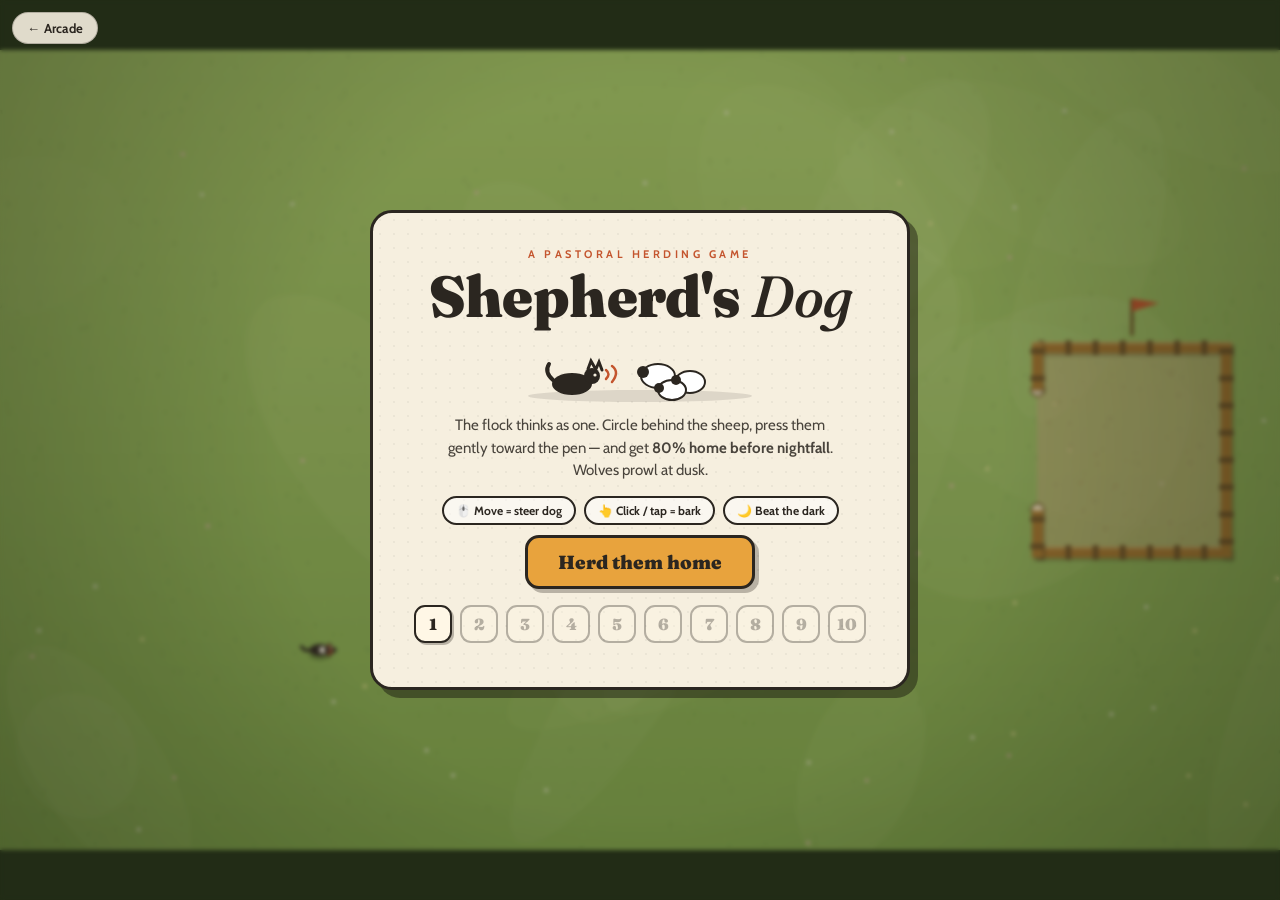
==== commit 48a39ba2: "refactor(shepards-dog): split single-file game into css + js modules Extract the 2,340-line standalo" ====
--- a/js/games/shepards-dog/index.html
+++ b/js/games/shepards-dog/index.html
@@ -10,411 +10,7 @@
       href="https://fonts.googleapis.com/css2?family=Fraunces:ital,opsz,wght@0,9..144,400;0,9..144,700;0,9..144,900;1,9..144,500&family=Cabin:wght@400;600;700&display=swap"
       rel="stylesheet"
     />
-    <style>
-      :root {
-        --ink: #2b2620;
-        --cream: #f6efdf;
-        --paper: #efe5cd;
-        --gold: #e8a33d;
-        --grass: #7da04a;
-        --rust: #c4552e;
-        --night: #1a2247;
-        --display: "Fraunces", Georgia, serif;
-        --body: "Cabin", "Trebuchet MS", sans-serif;
-      }
-      * {
-        margin: 0;
-        padding: 0;
-        box-sizing: border-box;
-        -webkit-tap-highlight-color: transparent;
-      }
-      html,
-      body {
-        height: 100%;
-        overflow: hidden;
-        background: #243018;
-      }
-      body {
-        font-family: var(--body);
-        color: var(--ink);
-        touch-action: none;
-        -webkit-user-select: none;
-        user-select: none;
-      }
-      #game {
-        position: fixed;
-        inset: 0;
-        display: block;
-        cursor: crosshair;
-      }
-
-      /* ---------- HUD ---------- */
-      #hud {
-        position: fixed;
-        top: 0;
-        left: 0;
-        right: 0;
-        z-index: 5;
-        display: none;
-        padding: 10px 14px 0;
-        pointer-events: none;
-      }
-      #hud.on {
-        display: flex;
-        justify-content: center;
-      }
-      .hud-bar {
-        display: flex;
-        align-items: center;
-        gap: 14px;
-        flex-wrap: wrap;
-        justify-content: center;
-        background: var(--cream);
-        border: 2px solid var(--ink);
-        border-radius: 14px;
-        box-shadow: 4px 4px 0 rgba(43, 38, 32, 0.35);
-        padding: 7px 16px;
-        max-width: 96vw;
-      }
-      .hud-item {
-        display: flex;
-        align-items: center;
-        gap: 7px;
-        font-weight: 700;
-        font-size: 15px;
-        white-space: nowrap;
-      }
-      .hud-label {
-        font-size: 10px;
-        letter-spacing: 0.14em;
-        text-transform: uppercase;
-        opacity: 0.55;
-        font-weight: 700;
-      }
-      .hud-num {
-        font-family: var(--display);
-        font-size: 19px;
-        font-weight: 900;
-        line-height: 1;
-      }
-      #hudSheep .hud-num b {
-        color: #3c7a2e;
-      }
-      #timeWrap {
-        width: min(180px, 26vw);
-        height: 14px;
-        border: 2px solid var(--ink);
-        border-radius: 8px;
-        background: #cfc6ad;
-        position: relative;
-        overflow: hidden;
-      }
-      #timeFill {
-        position: absolute;
-        inset: 0;
-        transform-origin: left;
-        background: linear-gradient(90deg, #f7c248, #e8762d);
-      }
-      #timeIcon {
-        font-size: 16px;
-        line-height: 1;
-      }
-      #muteBtn {
-        pointer-events: auto;
-        cursor: pointer;
-        border: 2px solid var(--ink);
-        background: var(--cream);
-        border-radius: 9px;
-        font-size: 14px;
-        width: 30px;
-        height: 30px;
-        font-weight: 700;
-        color: var(--ink);
-      }
-      #muteBtn:active {
-        transform: translateY(1px);
-      }
-      #barkHint {
-        position: fixed;
-        bottom: 18px;
-        left: 50%;
-        transform: translateX(-50%);
-        z-index: 5;
-        background: rgba(43, 38, 32, 0.82);
-        color: var(--cream);
-        font-size: 13px;
-        font-weight: 600;
-        padding: 7px 16px;
-        border-radius: 99px;
-        pointer-events: none;
-        opacity: 0;
-        transition: opacity 0.6s;
-      }
-      #barkHint.on {
-        opacity: 1;
-      }
-
-      /* ---------- Screens ---------- */
-      .screen {
-        position: fixed;
-        inset: 0;
-        z-index: 10;
-        display: none;
-        align-items: center;
-        justify-content: center;
-        padding: 20px;
-      }
-      .screen.active {
-        display: flex;
-      }
-      .screen::before {
-        content: "";
-        position: absolute;
-        inset: 0;
-        background: rgba(28, 32, 18, 0.45);
-        backdrop-filter: blur(2px);
-      }
-      #screen-start::before {
-        background: rgba(28, 32, 18, 0.25);
-      }
-      .panel {
-        position: relative;
-        background: var(--cream);
-        background-image: radial-gradient(rgba(43, 38, 32, 0.05) 1px, transparent 1.4px);
-        background-size: 14px 14px;
-        border: 3px solid var(--ink);
-        border-radius: 22px;
-        box-shadow: 8px 8px 0 rgba(20, 18, 12, 0.45);
-        padding: 34px 38px 30px;
-        max-width: 540px;
-        width: 100%;
-        text-align: center;
-        max-height: 92vh;
-        overflow-y: auto;
-      }
-      .panel.compact {
-        max-width: 440px;
-      }
-      .kicker {
-        font-size: 11px;
-        letter-spacing: 0.32em;
-        text-transform: uppercase;
-        font-weight: 700;
-        color: var(--rust);
-        margin-bottom: 8px;
-      }
-      h1 {
-        font-family: var(--display);
-        font-weight: 900;
-        font-size: clamp(38px, 8vw, 58px);
-        line-height: 0.95;
-        letter-spacing: -0.01em;
-        margin-bottom: 4px;
-      }
-      h1 em {
-        font-style: italic;
-        font-weight: 500;
-      }
-      h2 {
-        font-family: var(--display);
-        font-weight: 900;
-        font-size: clamp(28px, 6vw, 40px);
-        line-height: 1;
-        margin-bottom: 10px;
-      }
-      .sub {
-        font-size: 15px;
-        line-height: 1.5;
-        opacity: 0.85;
-        max-width: 40ch;
-        margin: 10px auto 0;
-      }
-      .rule {
-        height: 2px;
-        background: var(--ink);
-        opacity: 0.15;
-        margin: 18px auto;
-        width: 70%;
-        border-radius: 2px;
-      }
-      .howto {
-        display: flex;
-        gap: 8px;
-        justify-content: center;
-        flex-wrap: wrap;
-        margin: 14px 0 4px;
-      }
-      .howto span {
-        font-size: 12px;
-        font-weight: 700;
-        border: 2px solid var(--ink);
-        border-radius: 99px;
-        padding: 5px 12px;
-        background: #fff8;
-      }
-      .btn {
-        font-family: var(--display);
-        font-weight: 900;
-        font-size: 19px;
-        cursor: pointer;
-        background: var(--ink);
-        color: var(--cream);
-        border: 3px solid var(--ink);
-        border-radius: 14px;
-        padding: 12px 30px;
-        margin: 6px 5px 0;
-        box-shadow: 4px 4px 0 rgba(43, 38, 32, 0.3);
-        transition:
-          transform 0.08s,
-          box-shadow 0.08s;
-      }
-      .btn:hover {
-        transform: translate(-1px, -2px) rotate(-0.6deg);
-        box-shadow: 6px 7px 0 rgba(43, 38, 32, 0.3);
-      }
-      .btn:active {
-        transform: translate(2px, 2px);
-        box-shadow: 1px 1px 0 rgba(43, 38, 32, 0.3);
-      }
-      .btn.ghost {
-        background: transparent;
-        color: var(--ink);
-      }
-      .btn.gold {
-        background: var(--gold);
-        color: var(--ink);
-      }
-      .levels {
-        display: flex;
-        gap: 8px;
-        justify-content: center;
-        flex-wrap: wrap;
-        margin-top: 16px;
-      }
-      .lvl {
-        width: 38px;
-        height: 38px;
-        border: 2px solid var(--ink);
-        border-radius: 11px;
-        cursor: pointer;
-        font-family: var(--display);
-        font-weight: 900;
-        font-size: 16px;
-        background: #fff7e6;
-        color: var(--ink);
-        display: flex;
-        align-items: center;
-        justify-content: center;
-        box-shadow: 2px 2px 0 rgba(43, 38, 32, 0.3);
-      }
-      .lvl:hover {
-        transform: translateY(-2px);
-      }
-      .lvl.done {
-        background: var(--grass);
-        color: #fff;
-      }
-      .lvl.locked {
-        opacity: 0.32;
-        cursor: default;
-        box-shadow: none;
-        pointer-events: none;
-      }
-      .scoreline {
-        font-size: 13px;
-        font-weight: 700;
-        opacity: 0.7;
-        margin-top: 14px;
-      }
-      .bigscore {
-        font-family: var(--display);
-        font-weight: 900;
-        font-size: 44px;
-        color: var(--rust);
-        line-height: 1.1;
-      }
-      .breakdown {
-        font-size: 14px;
-        line-height: 1.8;
-        margin: 8px 0 4px;
-      }
-      .breakdown b {
-        font-family: var(--display);
-      }
-      .stamp {
-        display: inline-block;
-        font-family: var(--display);
-        font-weight: 900;
-        font-size: 13px;
-        letter-spacing: 0.18em;
-        text-transform: uppercase;
-        color: var(--rust);
-        border: 2px solid var(--rust);
-        border-radius: 8px;
-        padding: 4px 12px;
-        transform: rotate(-3deg);
-        margin-bottom: 12px;
-      }
-      .stamp.blue {
-        color: #3b4a8c;
-        border-color: #3b4a8c;
-      }
-      .heroArt {
-        margin: 6px auto 2px;
-        display: block;
-      }
-      @media (max-height: 620px) {
-        .panel {
-          padding: 20px 24px;
-        }
-        .rule {
-          margin: 10px auto;
-        }
-        .heroArt {
-          display: none;
-        }
-      }
-      #rotateHint {
-        display: none;
-        position: fixed;
-        top: 50%;
-        left: 50%;
-        transform: translate(-50%, -50%) rotate(-2deg);
-        z-index: 30;
-        background: var(--ink);
-        color: var(--cream);
-        font-weight: 700;
-        font-size: 14px;
-        padding: 10px 18px;
-        border-radius: 12px;
-        pointer-events: none;
-      }
-      @media (orientation: portrait) and (max-width: 600px) {
-        #rotateHint {
-          display: block;
-        }
-      }
-      /* back to the arcade hub (linked-game integration) */
-      .arcade-back {
-        position: absolute;
-        top: calc(env(safe-area-inset-top, 0px) + 12px);
-        left: calc(env(safe-area-inset-left, 0px) + 12px);
-        z-index: 20;
-        font-family: var(--body);
-        font-size: 13px;
-        font-weight: 700;
-        letter-spacing: 0.02em;
-        color: var(--ink);
-        text-decoration: none;
-        background: rgba(246, 239, 223, 0.9);
-        border: 1px solid rgba(43, 38, 32, 0.25);
-        border-radius: 999px;
-        padding: 7px 14px;
-      }
-      .arcade-back:hover {
-        background: var(--cream);
-      }
-    </style>
+    <link rel="stylesheet" href="style.css" />
   </head>
   <body>
     <canvas id="game"></canvas>
@@ -547,1794 +143,10 @@
       </div>
     </div>
 
-    <script>
-      "use strict";
-      /* =========================================================
-   Shepherd's Dog — a single-file flocking game
-   World units: 1600 x 1000, scaled to fit the window.
-   ========================================================= */
-
-      const W = 1600,
-        H = 1000;
-      const TAU = Math.PI * 2;
-
-      /* ---------- tiny math helpers ---------- */
-      const clamp = (v, a, b) => (v < a ? a : v > b ? b : v);
-      const lerp = (a, b, t) => a + (b - a) * t;
-      const hyp = Math.hypot;
-      const rand = (a, b) => a + Math.random() * (b - a);
-      function lerpAngle(a, b, t) {
-        let d = (b - a) % TAU;
-        if (d > Math.PI) d -= TAU;
-        if (d < -Math.PI) d += TAU;
-        return a + d * t;
-      }
-
-      /* ---------- save / load ---------- */
-      const SAVE_KEY = "shepherds_dog_v1";
-      let save = { unlocked: 1, scores: {}, muted: false };
-      try {
-        const raw = localStorage.getItem(SAVE_KEY);
-        if (raw) save = Object.assign(save, JSON.parse(raw));
-      } catch (e) {}
-      function persist() {
-        try {
-          localStorage.setItem(SAVE_KEY, JSON.stringify(save));
-        } catch (e) {}
-      }
-      function totalScore() {
-        return Object.values(save.scores).reduce((a, b) => a + b, 0);
-      }
-
-      /* ---------- audio (tiny WebAudio synth) ---------- */
-      let AC = null;
-      function audio() {
-        if (save.muted) return null;
-        try {
-          if (!AC) AC = new (window.AudioContext || window.webkitAudioContext)();
-          if (AC.state === "suspended") AC.resume();
-          return AC;
-        } catch (e) {
-          return null;
-        }
-      }
-      function tone(freq, dur, type, vol, slideTo) {
-        const ac = audio();
-        if (!ac) return;
-        const o = ac.createOscillator(),
-          g = ac.createGain();
-        o.type = type;
-        o.frequency.setValueAtTime(freq, ac.currentTime);
-        if (slideTo) o.frequency.exponentialRampToValueAtTime(slideTo, ac.currentTime + dur);
-        g.gain.setValueAtTime(vol, ac.currentTime);
-        g.gain.exponentialRampToValueAtTime(0.0001, ac.currentTime + dur);
-        o.connect(g).connect(ac.destination);
-        o.start();
-        o.stop(ac.currentTime + dur + 0.02);
-      }
-      const sfx = {
-        woof() {
-          tone(170, 0.09, "square", 0.18, 75);
-          setTimeout(() => tone(140, 0.07, "square", 0.12, 70), 60);
-        },
-        ding() {
-          tone(740, 0.22, "triangle", 0.14);
-          tone(1108, 0.3, "triangle", 0.06);
-        },
-        howl() {
-          tone(300, 0.9, "sine", 0.1, 560);
-          setTimeout(() => tone(560, 0.7, "sine", 0.07, 260), 350);
-        },
-        lose() {
-          tone(220, 0.5, "sawtooth", 0.1, 70);
-        },
-        win() {
-          [523, 659, 784, 1046].forEach((f, i) => setTimeout(() => tone(f, 0.28, "triangle", 0.13), i * 120));
-        },
-        baa() {
-          tone(rand(420, 520), 0.15, "sawtooth", 0.035, 380);
-        },
-        dead() {
-          tone(480, 0.5, "triangle", 0.14, 160);
-          tone(110, 0.35, "sine", 0.16, 55);
-        },
-      };
-
-      /* ---------- level definitions ---------- */
-      /* circles: kind 'rock'|'tree'|'pond' block movement.
-   walls: rectangles (fences). road: vertical strip with cars. */
-      const LEVELS = [
-        {
-          name: "First Light",
-          sheep: 18,
-          time: 80,
-          wolves: 0,
-          circles: [],
-          walls: [],
-          road: null,
-          blurb: "An open meadow. Learn how the flock breathes.",
-        },
-        {
-          name: "Rocky Meadow",
-          sheep: 24,
-          time: 85,
-          wolves: 0,
-          road: null,
-          walls: [],
-          circles: [
-            { k: "rock", x: 760, y: 320, r: 38 },
-            { k: "rock", x: 700, y: 640, r: 46 },
-            { k: "rock", x: 920, y: 500, r: 30 },
-          ],
-          blurb: "Boulders split the path. Keep the flock together.",
-        },
-        {
-          name: "The Copse",
-          sheep: 30,
-          time: 90,
-          wolves: 0,
-          road: null,
-          walls: [],
-          circles: [
-            { k: "tree", x: 650, y: 250, r: 42 },
-            { k: "tree", x: 750, y: 190, r: 36 },
-            { k: "tree", x: 830, y: 300, r: 40 },
-            { k: "rock", x: 760, y: 620, r: 40 },
-            { k: "rock", x: 960, y: 450, r: 34 },
-            { k: "rock", x: 620, y: 520, r: 30 },
-          ],
-          blurb: "A stand of trees. Sheep slip between the trunks.",
-        },
-        {
-          name: "The Narrow Gate",
-          sheep: 36,
-          time: 95,
-          wolves: 0,
-          road: null,
-          walls: [
-            { x: 790, y: 70, w: 18, h: 310 },
-            { x: 790, y: 620, w: 18, h: 310 },
-          ],
-          circles: [
-            { k: "rock", x: 1050, y: 300, r: 34 },
-            { k: "rock", x: 1020, y: 690, r: 38 },
-          ],
-          blurb: "A long fence with one gap. Funnel them through.",
-        },
-        {
-          name: "Millpond",
-          sheep: 42,
-          time: 95,
-          wolves: 0,
-          road: null,
-          walls: [],
-          circles: [
-            { k: "pond", x: 830, y: 500, r: 120 },
-            { k: "rock", x: 640, y: 250, r: 36 },
-            { k: "rock", x: 660, y: 740, r: 40 },
-            { k: "tree", x: 1030, y: 320, r: 36 },
-          ],
-          blurb: "Sheep will not swim. Split around the water.",
-        },
-        {
-          name: "The Old Road",
-          sheep: 45,
-          time: 100,
-          wolves: 0,
-          road: { x: 790, w: 120, cars: 4, speed: 210 },
-          walls: [],
-          circles: [
-            { k: "tree", x: 600, y: 240, r: 38 },
-            { k: "tree", x: 580, y: 710, r: 42 },
-          ],
-          blurb: "Carts rattle down the road. Time your crossing!",
-        },
-        {
-          name: "Wolf Country",
-          sheep: 50,
-          time: 100,
-          wolves: 1,
-          road: null,
-          walls: [],
-          circles: [
-            { k: "tree", x: 700, y: 300, r: 40 },
-            { k: "tree", x: 780, y: 240, r: 34 },
-            { k: "tree", x: 640, y: 650, r: 40 },
-            { k: "rock", x: 980, y: 500, r: 36 },
-            { k: "rock", x: 900, y: 730, r: 30 },
-          ],
-          blurb: "Something gray watches from the treeline…",
-        },
-        {
-          name: "Two Waters",
-          sheep: 56,
-          time: 105,
-          wolves: 0,
-          road: null,
-          walls: [
-            { x: 1020, y: 70, w: 18, h: 290 },
-            { x: 1020, y: 640, w: 18, h: 290 },
-          ],
-          circles: [
-            { k: "pond", x: 700, y: 290, r: 95 },
-            { k: "pond", x: 810, y: 650, r: 105 },
-            { k: "rock", x: 560, y: 490, r: 34 },
-          ],
-          blurb: "Ponds and a fenced gap. Thread the needle.",
-        },
-        {
-          name: "Dusk Crossing",
-          sheep: 66,
-          time: 110,
-          wolves: 1,
-          road: { x: 700, w: 120, cars: 3, speed: 190 },
-          walls: [],
-          circles: [
-            { k: "rock", x: 990, y: 300, r: 36 },
-            { k: "rock", x: 1010, y: 660, r: 40 },
-            { k: "rock", x: 560, y: 360, r: 30 },
-            { k: "tree", x: 930, y: 490, r: 38 },
-          ],
-          blurb: "Carts on the road and a wolf in the grass.",
-        },
-        {
-          name: "The Long Night",
-          sheep: 75,
-          time: 140,
-          wolves: 2,
-          road: { x: 980, w: 110, cars: 2, speed: 170 },
-          walls: [
-            { x: 560, y: 70, w: 18, h: 280 },
-            { x: 560, y: 650, w: 18, h: 280 },
-          ],
-          circles: [
-            { k: "pond", x: 840, y: 250, r: 85 },
-            { k: "rock", x: 820, y: 620, r: 40 },
-            { k: "rock", x: 710, y: 470, r: 30 },
-          ],
-          blurb: "Everything the hills can throw at you. Bring them all home.",
-        },
-      ];
-      const needFor = (lv) => Math.ceil(LEVELS[lv].sheep * 0.8);
-
-      /* ---------- pen geometry ---------- */
-      const PEN = { x: 1290, y: 365, w: 250, h: 270, t: 14, gate: 150 };
-      function penWalls() {
-        const { x, y, w, h, t, gate } = PEN;
-        const stub = (h - gate) / 2;
-        return [
-          { x, y, w, h: t, pen: true }, // top
-          { x, y: y + h - t, w, h: t, pen: true }, // bottom
-          { x: x + w - t, y, w: t, h, pen: true }, // right
-          { x, y, w: t, h: stub, pen: true }, // left top stub
-          { x, y: y + h - stub, w: t, h: stub, pen: true }, // left bottom stub
-        ];
-      }
-      function inPen(px, py, inset) {
-        const i = inset || 0;
-        return (
-          px > PEN.x + PEN.t + i &&
-          px < PEN.x + PEN.w - PEN.t - i &&
-          py > PEN.y + PEN.t + i &&
-          py < PEN.y + PEN.h - PEN.t - i
-        );
-      }
-
-      /* ---------- game state ---------- */
-      const canvas = document.getElementById("game");
-      const ctx = canvas.getContext("2d");
-      let state = "menu"; // menu | intro | play | win | lose | final
-      let level = 0;
-      let sheep = [],
-        wolves = [],
-        cars = [],
-        walls = [],
-        circles = [],
-        road = null;
-      let dog = { x: 0, y: 0, vx: 0, vy: 0, dir: 0, tx: 0, ty: 0 };
-      let timeLeft = 0,
-        timeTotal = 1,
-        elapsed = 0;
-      let penned = 0,
-        levelScore = 0,
-        barkCD = 0,
-        barks = 0,
-        lost = 0;
-      let ripples = [],
-        puffs = [],
-        deaths = [];
-      let wolvesToSpawn = [];
-      let winDelay = 0;
-      let nowT = 0; // global clock for animation
-
-      /* ---------- entity setup ---------- */
-      function makeSheep(x, y) {
-        return {
-          x,
-          y,
-          vx: rand(-6, 6),
-          vy: rand(-6, 6),
-          dir: rand(0, TAU),
-          fear: 0,
-          penned: false,
-          phase: rand(0, TAU),
-          size: rand(0.88, 1.12),
-          indep: Math.random(), // independence trait: high = strays more
-          gx: x,
-          gy: y,
-          gT: rand(0, 4), // graze target + timer
-          baaT: rand(4, 16),
-        };
-      }
-      function startLevel(lv) {
-        level = lv;
-        const L = LEVELS[lv];
-        walls = penWalls().concat(L.walls.map((w) => ({ ...w })));
-        circles = L.circles.map((c) => ({ ...c }));
-        road = L.road ? { ...L.road } : null;
-        cars = [];
-        if (road) {
-          const lanes = [road.x - road.w / 4, road.x + road.w / 4];
-          const n = road.cars || 4,
-            sp = road.speed || 210;
-          for (let i = 0; i < n; i++) {
-            const lane = i % 2;
-            cars.push({
-              x: lanes[lane],
-              y: rand(0, H),
-              w: 36,
-              h: 66,
-              vy: (lane === 0 ? 1 : -1) * rand(sp * 0.9, sp * 1.1),
-              color: ["#b34a32", "#3b5a8c", "#7a6a3a", "#5a3b6e"][i % 4],
-            });
-          }
-        }
-        sheep = [];
-        const sx = lv >= 9 ? 200 : 240,
-          sy = 500;
-        for (let i = 0; i < L.sheep; i++) {
-          const a = rand(0, TAU),
-            r = Math.sqrt(Math.random()) * 130;
-          sheep.push(makeSheep(sx + Math.cos(a) * r, sy + Math.sin(a) * r * 0.8));
-        }
-        wolves = [];
-        wolvesToSpawn = [];
-        if (L.wolves >= 1) wolvesToSpawn.push(0.12);
-        if (L.wolves >= 2) wolvesToSpawn.push(0.4);
-        dog.x = sx;
-        dog.y = sy + 260;
-        dog.vx = dog.vy = 0;
-        dog.tx = dog.x;
-        dog.ty = dog.y;
-        timeTotal = L.time;
-        timeLeft = L.time;
-        elapsed = 0;
-        penned = 0;
-        levelScore = 0;
-        barkCD = 0;
-        lost = 0;
-        ripples = [];
-        puffs = [];
-        deaths = [];
-        winDelay = 0;
-        hudLost.textContent = "";
-        buildGrass();
-        hudLevel.textContent = lv + 1;
-        hudNeed.textContent = needFor(lv);
-        hudPenned.textContent = 0;
-        hudScore.textContent = 0;
-      }
-
-      /* =========================================================
-   FLOCKING — the heart of the game.
-   Three classic boids forces + fear dynamics:
-   - fear in (0 .. ~0.55): flock KNITS TOGETHER and flows away
-     from the dog as one body (cohesion boosted).
-   - fear above ~0.75 (bark blast / wolf): cohesion collapses,
-     separation spikes -> believable radial SCATTER.
-   - fear decays -> stragglers drift back via cohesion + a
-     "rejoin the mob" pull when far from the local centroid.
-   ========================================================= */
-      const SEP_R = 32,
-        ALI_R = 84,
-        COH_R = 175,
-        COH_R2 = COH_R * COH_R;
-      const DOG_R = 175,
-        BARK_R = 300,
-        WOLF_R = 215;
-
-      function updateSheep(dt) {
-        const flock = sheep.filter((s) => !s.penned && !s.dead);
-        // flock centroid (for rejoin behaviour)
-        let cX = 0,
-          cY = 0;
-        for (const s of flock) {
-          cX += s.x;
-          cY += s.y;
-        }
-        if (flock.length) {
-          cX /= flock.length;
-          cY /= flock.length;
-        }
-        // mob centroid includes penned sheep: as the pen fills, stragglers
-        // are drawn toward the flock already inside (realistic snowball)
-        let mX = 0,
-          mY = 0;
-        for (const s of sheep) {
-          mX += s.x;
-          mY += s.y;
-        }
-        if (sheep.length) {
-          mX /= sheep.length;
-          mY /= sheep.length;
-        }
-
-        const barkActive = barkCD > 0.35; // brief window after a bark
-
-        for (const s of sheep) {
-          if (s.dead) continue;
-          if (s.penned) {
-            updatePennedSheep(s, dt);
-            continue;
-          }
-
-          let fx = 0,
-            fy = 0;
-          /* --- neighbours --- */
-          let sepX = 0,
-            sepY = 0,
-            aliX = 0,
-            aliY = 0,
-            nAli = 0,
-            cohX = 0,
-            cohY = 0,
-            nCoh = 0;
-          for (const o of flock) {
-            if (o === s) continue;
-            const dx = o.x - s.x,
-              dy = o.y - s.y,
-              d2 = dx * dx + dy * dy;
-            if (d2 > COH_R2) continue;
-            const d = Math.sqrt(d2) || 0.001;
-            if (d < SEP_R) {
-              const w = (SEP_R - d) / SEP_R;
-              sepX -= (dx / d) * w;
-              sepY -= (dy / d) * w;
-            }
-            if (d < ALI_R) {
-              aliX += o.vx;
-              aliY += o.vy;
-              nAli++;
-            }
-            cohX += o.x;
-            cohY += o.y;
-            nCoh++;
-          }
-          const fear = s.fear;
-          // cohesion: boosted at herding-level fear, collapses in panic
-          const cohFactor = fear < 0.55 ? 1 + fear * 1.6 : Math.max(0, (0.9 - fear) / 0.35);
-          const sepW = 95 + 130 * fear;
-          const aliW = 1.5 * (1 - fear * 0.55);
-          const cohW = 11 * cohFactor;
-
-          fx += sepX * sepW;
-          fy += sepY * sepW;
-          if (nAli) {
-            fx += (aliX / nAli - s.vx) * aliW;
-            fy += (aliY / nAli - s.vy) * aliW;
-          }
-          if (nCoh) {
-            const mx = cohX / nCoh - s.x,
-              my = cohY / nCoh - s.y;
-            const m = hyp(mx, my) || 0.001;
-            fx += (mx / m) * cohW;
-            fy += (my / m) * cohW;
-          }
-
-          /* --- fear of the dog --- */
-          const ddx = s.x - dog.x,
-            ddy = s.y - dog.y;
-          const dd = hyp(ddx, ddy) || 0.001;
-          const R = DOG_R + (barkActive ? 110 : 0);
-          if (dd < R) {
-            const w = 1 - dd / R;
-            s.fear = Math.min(1, s.fear + w * 3.2 * dt);
-            const push = w * w * 560 + 60;
-            fx += (ddx / dd) * push;
-            fy += (ddy / dd) * push;
-          }
-
-          /* --- fear of wolves (stronger; triggers scatter) --- */
-          for (const wf of wolves) {
-            const wx = s.x - wf.x,
-              wy = s.y - wf.y;
-            const wd = hyp(wx, wy) || 0.001;
-            if (wd < WOLF_R) {
-              const w = 1 - wd / WOLF_R;
-              s.fear = Math.min(1, s.fear + w * 4.2 * dt + 0.04);
-              const push = w * w * 700 + 90;
-              fx += (wx / wd) * push;
-              fy += (wy / wd) * push;
-            }
-          }
-
-          /* --- fear of cars --- */
-          for (const c of cars) {
-            const dirY = c.vy > 0 ? 1 : -1;
-            const aheadY = (s.y - c.y) * dirY; // >0: sheep is in front of the cart
-            const latX = Math.abs(s.x - c.x);
-            if (aheadY > -40 && aheadY < 260 && latX < c.w / 2 + 55) {
-              // standing in the cart's path: bolt sideways out of the lane
-              const w = 1 - Math.max(0, aheadY) / 260;
-              s.fear = Math.min(1, s.fear + w * 4.5 * dt);
-              const side = s.x >= c.x ? 1 : -1;
-              fx += side * (w * 560 + 160);
-            } else {
-              const cx = s.x - c.x,
-                cy = s.y - c.y;
-              const cd = hyp(cx, cy) || 0.001;
-              if (cd < 100) {
-                const w = 1 - cd / 100;
-                s.fear = Math.min(1, s.fear + w * 2.5 * dt);
-                fx += (cx / cd) * w * 380;
-                fy += (cy / cd) * w * 380;
-              }
-            }
-          }
-
-          /* --- grazing & straying (only when calm) --- */
-          if (fear < 0.12) {
-            s.gT -= dt;
-            if (s.gT <= 0) {
-              // independent sheep occasionally wander off; most drift near the mob
-              const stray = s.indep > 0.78 && Math.random() < 0.35;
-              const range = stray ? 280 : 95;
-              const a = rand(0, TAU),
-                r = rand(20, range);
-              // bias graze targets gently toward the flock centroid
-              const bias = stray ? 0.05 : 0.3;
-              s.gx = clamp(lerp(s.x + Math.cos(a) * r, cX, bias), 40, W - 40);
-              s.gy = clamp(lerp(s.y + Math.sin(a) * r, cY, bias), 40, H - 40);
-              s.gT = rand(3, 8);
-            }
-            const gx = s.gx - s.x,
-              gy = s.gy - s.y,
-              gd = hyp(gx, gy);
-            if (gd > 14) {
-              fx += (gx / gd) * 16;
-              fy += (gy / gd) * 16;
-            }
-            // occasional bleat
-            s.baaT -= dt;
-            if (s.baaT <= 0) {
-              s.baaT = rand(8, 26);
-              if (Math.random() < 0.5) sfx.baa();
-            }
-          }
-
-          /* --- mob instinct: weak long-range pull toward the flock,
-           stronger the further a sheep (or split cluster) drifts --- */
-          if (sheep.length > 1) {
-            const rx = mX - s.x,
-              ry = mY - s.y,
-              rd = hyp(rx, ry);
-            if (fear < 0.7 && rd > 30) {
-              const w = 8 + clamp((rd - 180) / 200, 0, 1.6) * 70;
-              fx += (rx / rd) * w;
-              fy += (ry / rd) * w;
-            }
-          }
-
-          /* --- obstacles & bounds --- */
-          const av = avoidForces(s.x, s.y, 12, 55);
-          fx += av.x;
-          fy += av.y;
-          if (s.x < 50) fx += (50 - s.x) * 4;
-          if (s.x > W - 50) fx -= (s.x - (W - 50)) * 4;
-          if (s.y < 50) fy += (50 - s.y) * 4;
-          if (s.y > H - 50) fy -= (s.y - (H - 50)) * 4;
-
-          /* --- integrate --- */
-          s.vx += fx * dt;
-          s.vy += fy * dt;
-          const maxS = 26 + 155 * Math.pow(fear, 0.85);
-          const sp = hyp(s.vx, s.vy);
-          if (sp > maxS) {
-            s.vx *= maxS / sp;
-            s.vy *= maxS / sp;
-          }
-          s.vx *= Math.exp(-dt * 0.9);
-          s.vy *= Math.exp(-dt * 0.9);
-          s.x += s.vx * dt;
-          s.y += s.vy * dt;
-
-          s.fear = Math.max(0, s.fear - dt * 0.28);
-
-          resolveCollisions(s, 10);
-
-          if (hyp(s.vx, s.vy) > 6) s.dir = lerpAngle(s.dir, Math.atan2(s.vy, s.vx), 1 - Math.exp(-dt * 7));
-
-          /* --- captured? (only counts during live play) --- */
-          if (state === "play" && inPen(s.x, s.y, 4)) {
-            s.penned = true;
-            s.fear = 0;
-            penned++;
-            levelScore += 10;
-            hudPenned.textContent = penned;
-            hudScore.textContent = levelScore;
-            sfx.ding();
-            for (let i = 0; i < 7; i++)
-              puffs.push({
-                x: s.x,
-                y: s.y,
-                vx: rand(-40, 40),
-                vy: rand(-50, -8),
-                life: rand(0.4, 0.8),
-                t: 0,
-                r: rand(2, 5),
-              });
-            if (penned >= needFor(level) && winDelay === 0) winDelay = 1.1;
-          }
-        }
-      }
-      function updatePennedSheep(s, dt) {
-        s.gT -= dt;
-        if (s.gT <= 0) {
-          s.gx = rand(PEN.x + PEN.t + 26, PEN.x + PEN.w - PEN.t - 26);
-          s.gy = rand(PEN.y + PEN.t + 26, PEN.y + PEN.h - PEN.t - 26);
-          s.gT = rand(2, 6);
-        }
-        const gx = s.gx - s.x,
-          gy = s.gy - s.y,
-          gd = hyp(gx, gy);
-        if (gd > 10) {
-          s.vx += (gx / gd) * 30 * dt * 10;
-          s.vy += (gy / gd) * 30 * dt * 10;
-        }
-        const sp = hyp(s.vx, s.vy),
-          mx = 22;
-        if (sp > mx) {
-          s.vx *= mx / sp;
-          s.vy *= mx / sp;
-        }
-        s.vx *= Math.exp(-dt * 2);
-        s.vy *= Math.exp(-dt * 2);
-        s.x += s.vx * dt;
-        s.y += s.vy * dt;
-        s.x = clamp(s.x, PEN.x + PEN.t + 14, PEN.x + PEN.w - PEN.t - 14);
-        s.y = clamp(s.y, PEN.y + PEN.t + 14, PEN.y + PEN.h - PEN.t - 14);
-        if (hyp(s.vx, s.vy) > 4) s.dir = lerpAngle(s.dir, Math.atan2(s.vy, s.vx), 1 - Math.exp(-dt * 6));
-      }
-
-      /* steering push away from obstacles within lookahead */
-      function avoidForces(px, py, bodyR, look) {
-        let ax = 0,
-          ay = 0;
-        for (const c of circles) {
-          const dx = px - c.x,
-            dy = py - c.y,
-            d = hyp(dx, dy) || 0.001;
-          const lim = c.r + bodyR + look;
-          if (d < lim) {
-            const w = (lim - d) / look;
-            ax += (dx / d) * w * w * 420;
-            ay += (dy / d) * w * w * 420;
-          }
-        }
-        for (const wl of walls) {
-          const nx = clamp(px, wl.x, wl.x + wl.w),
-            ny = clamp(py, wl.y, wl.y + wl.h);
-          const dx = px - nx,
-            dy = py - ny,
-            d = hyp(dx, dy) || 0.001;
-          const lim = bodyR + look * 0.7;
-          if (d < lim && d > 0.01) {
-            const w = (lim - d) / lim;
-            ax += (dx / d) * w * w * 460;
-            ay += (dy / d) * w * w * 460;
-          }
-        }
-        return { x: ax, y: ay };
-      }
-      /* hard position resolution against obstacles */
-      function resolveCollisions(e, bodyR) {
-        for (const c of circles) {
-          const dx = e.x - c.x,
-            dy = e.y - c.y,
-            d = hyp(dx, dy) || 0.001,
-            min = c.r + bodyR;
-          if (d < min) {
-            e.x = c.x + (dx / d) * min;
-            e.y = c.y + (dy / d) * min;
-          }
-        }
-        for (const wl of walls) {
-          const nx = clamp(e.x, wl.x, wl.x + wl.w),
-            ny = clamp(e.y, wl.y, wl.y + wl.h);
-          let dx = e.x - nx,
-            dy = e.y - ny;
-          let d = hyp(dx, dy);
-          if (d < bodyR) {
-            if (d < 0.01) {
-              // inside the rect: push out the shortest way
-              const l = e.x - wl.x,
-                r = wl.x + wl.w - e.x,
-                t = e.y - wl.y,
-                b = wl.y + wl.h - e.y;
-              const m = Math.min(l, r, t, b);
-              if (m === l) e.x = wl.x - bodyR;
-              else if (m === r) e.x = wl.x + wl.w + bodyR;
-              else if (m === t) e.y = wl.y - bodyR;
-              else e.y = wl.y + wl.h + bodyR;
-            } else {
-              e.x = nx + (dx / d) * bodyR;
-              e.y = ny + (dy / d) * bodyR;
-            }
-          }
-        }
-        for (const c of cars) {
-          const hw = c.w / 2 + bodyR,
-            hh = c.h / 2 + bodyR;
-          if (Math.abs(e.x - c.x) < hw && Math.abs(e.y - c.y) < hh) {
-            const ox = hw - Math.abs(e.x - c.x),
-              oy = hh - Math.abs(e.y - c.y);
-            if (ox < oy) e.x += e.x > c.x ? ox : -ox;
-            else e.y += e.y > c.y ? oy : -oy;
-          }
-        }
-        e.x = clamp(e.x, 14, W - 14);
-        e.y = clamp(e.y, 14, H - 14);
-      }
-
-      /* ---------- death ---------- */
-      function killSheep(s) {
-        if (s.dead || s.penned) return;
-        s.dead = true;
-        lost++;
-        hudLost.textContent = `−${lost}`;
-        deaths.push({ x: s.x, y: s.y, dir: s.dir, size: s.size, t: 0 });
-        for (let i = 0; i < 12; i++)
-          puffs.push({
-            x: s.x,
-            y: s.y,
-            vx: rand(-80, 80),
-            vy: rand(-90, 10),
-            life: rand(0.4, 0.9),
-            t: 0,
-            r: rand(2, 6),
-          });
-        sfx.dead();
-        // witnessing a death terrifies the nearby flock
-        for (const o of sheep) {
-          if (o.penned || o.dead) continue;
-          const d = hyp(o.x - s.x, o.y - s.y);
-          if (d < 280) o.fear = Math.min(1, o.fear + (1 - d / 280) * 0.9);
-        }
-      }
-
-      /* ---------- dog ---------- */
-      function updateDog(dt) {
-        const dx = dog.tx - dog.x,
-          dy = dog.ty - dog.y,
-          d = hyp(dx, dy);
-        const maxSp = 320;
-        const desired = d > 4 ? Math.min(maxSp, d * 6) : 0;
-        const dvx = d > 4 ? (dx / d) * desired : 0;
-        const dvy = d > 4 ? (dy / d) * desired : 0;
-        const k = 1 - Math.exp(-dt * 8);
-        dog.vx = lerp(dog.vx, dvx, k);
-        dog.vy = lerp(dog.vy, dvy, k);
-        dog.x += dog.vx * dt;
-        dog.y += dog.vy * dt;
-        resolveCollisions(dog, 11);
-        if (hyp(dog.vx, dog.vy) > 12) dog.dir = lerpAngle(dog.dir, Math.atan2(dog.vy, dog.vx), 1 - Math.exp(-dt * 9));
-      }
-      function bark() {
-        if (barkCD > 0 || state !== "play") return;
-        barkCD = 0.55;
-        barks++;
-        if (barks >= 3) barkHint.classList.remove("on");
-        sfx.woof();
-        ripples.push({ x: dog.x, y: dog.y, t: 0 });
-        for (const s of sheep) {
-          if (s.penned) continue;
-          const dx = s.x - dog.x,
-            dy = s.y - dog.y,
-            d = hyp(dx, dy) || 0.001;
-          if (d < BARK_R) {
-            const w = 1 - d / BARK_R;
-            s.fear = Math.min(1, s.fear + 0.35 + w * 0.45);
-            s.vx += (dx / d) * w * 130;
-            s.vy += (dy / d) * w * 130;
-          }
-        }
-        // barks also frighten wolves a bit
-        for (const wf of wolves) {
-          const d = hyp(wf.x - dog.x, wf.y - dog.y);
-          if (d < BARK_R * 1.2) wf.scare = Math.max(wf.scare, 1.2);
-        }
-      }
-
-      /* ---------- wolves ---------- */
-      function spawnWolf() {
-        const side = Math.random() < 0.5 ? -1 : 1;
-        wolves.push({
-          x: rand(500, 900),
-          y: side < 0 ? -40 : H + 40,
-          vx: 0,
-          vy: 0,
-          dir: 0,
-          orbit: rand(0, TAU),
-          radius: 460,
-          scare: 0,
-          feast: 0,
-        });
-        sfx.howl();
-      }
-      function updateWolves(dt) {
-        const flock = sheep.filter((s) => !s.penned && !s.dead);
-        let cX = W / 2,
-          cY = H / 2;
-        if (flock.length) {
-          cX = 0;
-          cY = 0;
-          for (const s of flock) {
-            cX += s.x;
-            cY += s.y;
-          }
-          cX /= flock.length;
-          cY /= flock.length;
-        }
-        for (const wf of wolves) {
-          let tx, ty, sp;
-          const dDog = hyp(wf.x - dog.x, wf.y - dog.y);
-          if (dDog < 260) wf.scare = Math.max(wf.scare, 2.4);
-          if (wf.scare > 0) {
-            wf.scare -= dt;
-            wf.feast = 0; // abandons the kill when the dog drives it off
-            wf.radius = Math.min(520, wf.radius + 260 * dt);
-            const ax = wf.x - dog.x,
-              ay = wf.y - dog.y,
-              ad = hyp(ax, ay) || 0.001;
-            tx = wf.x + (ax / ad) * 220;
-            ty = wf.y + (ay / ad) * 220;
-            sp = 280;
-          } else if (wf.feast > 0) {
-            // gorging on a kill: stands still — the player's window to regroup
-            wf.feast -= dt;
-            tx = wf.x;
-            ty = wf.y;
-            sp = 0;
-          } else {
-            // nearest sheep; close enough -> commit to the hunt
-            let prey = null,
-              pd = 1e9;
-            for (const s of flock) {
-              const d = hyp(s.x - wf.x, s.y - wf.y);
-              if (d < pd) {
-                pd = d;
-                prey = s;
-              }
-            }
-            if (prey && (pd < 320 || wf.radius <= 180)) {
-              tx = prey.x;
-              ty = prey.y;
-              sp = 320;
-              if (pd < 22) {
-                killSheep(prey);
-                wf.feast = 4.5;
-                wf.radius = 380;
-              }
-            } else {
-              // prowl: orbit the flock, slowly tightening
-              wf.orbit += dt * 0.22;
-              wf.radius = Math.max(170, wf.radius - 13 * dt);
-              tx = cX + Math.cos(wf.orbit) * wf.radius;
-              ty = cY + Math.sin(wf.orbit) * wf.radius * 0.8;
-              sp = 140;
-            }
-          }
-          const dx = tx - wf.x,
-            dy = ty - wf.y,
-            d = hyp(dx, dy) || 0.001;
-          const kRate = sp > 200 ? 6 : 3;
-          const k = 1 - Math.exp(-dt * kRate);
-          // when hunting (sp>200) run at full speed; only dampen for prowl/flee orbits
-          const targetSp = sp > 200 ? sp : Math.min(sp, d * 3);
-          wf.vx = lerp(wf.vx, (dx / d) * targetSp, k);
-          wf.vy = lerp(wf.vy, (dy / d) * targetSp, k);
-          wf.x += wf.vx * dt;
-          wf.y += wf.vy * dt;
-          resolveCollisions(wf, 11);
-          if (hyp(wf.vx, wf.vy) > 8) wf.dir = lerpAngle(wf.dir, Math.atan2(wf.vy, wf.vx), 1 - Math.exp(-dt * 6));
-        }
-      }
-
-      /* ---------- cars ---------- */
-      function updateCars(dt) {
-        for (const c of cars) {
-          c.y += c.vy * dt;
-          if (c.vy > 0 && c.y > H + 90) c.y = -90;
-          if (c.vy < 0 && c.y < -90) c.y = H + 90;
-          // run over any sheep caught under the wheels (checked right after the
-          // car moves, before collision resolution pushes them back out; the
-          // 8px margin is inside the 10px resolve radius, so only sheep being
-          // bulldozed head-on - not ones standing beside the road - get hit)
-          for (const s of sheep) {
-            if (s.penned || s.dead) continue;
-            if (Math.abs(s.x - c.x) < c.w / 2 + 8 && Math.abs(s.y - c.y) < c.h / 2 + 8) killSheep(s);
-          }
-        }
-      }
-
-      /* ---------- main update ---------- */
-      function update(dt) {
-        nowT += dt;
-        if (state !== "play") return;
-        elapsed += dt;
-        timeLeft = Math.max(0, timeLeft - dt);
-        barkCD = Math.max(0, barkCD - dt);
-
-        // scheduled wolf arrivals
-        while (wolvesToSpawn.length && elapsed / timeTotal >= wolvesToSpawn[0]) {
-          wolvesToSpawn.shift();
-          spawnWolf();
-        }
-
-        updateDog(dt);
-        updateSheep(dt);
-        updateWolves(dt);
-        updateCars(dt);
-
-        if (lost) sheep = sheep.filter((s) => !s.dead);
-
-        for (const r of ripples) r.t += dt;
-        ripples = ripples.filter((r) => r.t < 0.6);
-        for (const p of puffs) {
-          p.t += dt;
-          p.x += p.vx * dt;
-          p.y += p.vy * dt;
-        }
-        puffs = puffs.filter((p) => p.t < p.life);
-        for (const d of deaths) d.t += dt;
-        deaths = deaths.filter((d) => d.t < 7);
-
-        // HUD timer
-        const frac = timeLeft / timeTotal;
-        timeFill.style.transform = `scaleX(${frac})`;
-        timeFill.style.background =
-          frac > 0.35 ? "linear-gradient(90deg,#f7c248,#e8762d)" : "linear-gradient(90deg,#e8762d,#b3303a)";
-        timeIcon.textContent = frac > 0.3 ? "☀︎" : "☾";
-
-        if (winDelay > 0) {
-          winDelay -= dt;
-          if (winDelay <= 0) winLevel();
-        } else if (sheep.length < needFor(level)) {
-          loseLevel("flock"); // not enough sheep left alive to ever reach 80%
-        } else if (timeLeft <= 0) {
-          loseLevel("night");
-        }
-      }
-
-      /* ---------- win / lose ---------- */
-      function winLevel() {
-        state = "win";
-        const timeBonus = Math.ceil(timeLeft) * 2;
-        const total = levelScore + timeBonus;
-        save.unlocked = Math.max(save.unlocked, Math.min(level + 2, 10));
-        save.scores[level] = Math.max(save.scores[level] || 0, total);
-        persist();
-        sfx.win();
-        winBreakdown.innerHTML =
-          `<b>${penned}</b> sheep penned × 10 = <b>${levelScore}</b><br>` + `Daylight bonus <b>+${timeBonus}</b>`;
-        winScore.textContent = total;
-        if (level === 9) {
-          finalScore.textContent = totalScore();
-          show("screen-final");
-          state = "final";
-        } else {
-          btnNext.textContent = `Next: ${LEVELS[level + 1].name}`;
-          show("screen-win");
-        }
-        hud.classList.remove("on");
-      }
-      function loseLevel(reason) {
-        state = "lose";
-        sfx.lose();
-        const had = penned,
-          need = needFor(level);
-        if (reason === "flock") {
-          loseTitle.textContent = "Too few sheep remain";
-          loseText.innerHTML =
-            `<b>${lost}</b> sheep were lost — the flock can no longer reach <b>${need}</b>.` +
-            (wolves.length ? "<br>Drive wolves off by running at them — or bark!" : "") +
-            (cars.length ? "<br>Wait for a gap in the carts before crossing the road." : "");
-        } else {
-          loseTitle.textContent = wolves.length ? "The wolves take the night" : "The flock is lost in the dark";
-          loseText.innerHTML =
-            `You penned <b>${had}</b> of the <b>${need}</b> sheep needed before nightfall.` +
-            (lost ? ` <b>${lost}</b> were lost along the way.` : "") +
-            (wolves.length ? "<br>Drive wolves off by running at them — or bark!" : "");
-        }
-        show("screen-lose");
-        hud.classList.remove("on");
-      }
-
-      /* =========================================================
-   RENDERING
-   ========================================================= */
-      let view = { s: 1, ox: 0, oy: 0 };
-      function resize() {
-        const dpr = Math.min(window.devicePixelRatio || 1, 2);
-        canvas.width = innerWidth * dpr;
-        canvas.height = innerHeight * dpr;
-        canvas.style.width = innerWidth + "px";
-        canvas.style.height = innerHeight + "px";
-        const s = Math.min(canvas.width / W, canvas.height / H);
-        view = { s, ox: (canvas.width - W * s) / 2, oy: (canvas.height - H * s) / 2 };
-      }
-      addEventListener("resize", resize);
-      resize();
-
-      /* pre-rendered grass field */
-      let grassCanvas = null;
-      function buildGrass() {
-        grassCanvas = document.createElement("canvas");
-        grassCanvas.width = W;
-        grassCanvas.height = H;
-        const g = grassCanvas.getContext("2d");
-        const grad = g.createLinearGradient(0, 0, 0, H);
-        grad.addColorStop(0, "#a3c266");
-        grad.addColorStop(1, "#7da04a");
-        g.fillStyle = grad;
-        g.fillRect(0, 0, W, H);
-        // mottled light patches
-        for (let i = 0; i < 26; i++) {
-          g.fillStyle = `rgba(255,250,200,${rand(0.02, 0.05)})`;
-          g.beginPath();
-          g.ellipse(rand(0, W), rand(0, H), rand(80, 260), rand(50, 160), rand(0, TAU), 0, TAU);
-          g.fill();
-        }
-        // grass blades
-        for (let i = 0; i < 1500; i++) {
-          const x = rand(0, W),
-            y = rand(0, H),
-            l = rand(3, 8);
-          g.strokeStyle = Math.random() < 0.5 ? "rgba(60,100,40,.25)" : "rgba(150,190,90,.3)";
-          g.lineWidth = 1.2;
-          g.beginPath();
-          g.moveTo(x, y);
-          g.lineTo(x + rand(-2, 2), y - l);
-          g.stroke();
-        }
-        // little flowers
-        for (let i = 0; i < 70; i++) {
-          const x = rand(0, W),
-            y = rand(0, H);
-          g.fillStyle = ["#f3e9b0", "#f0f0f5", "#e8b8c8"][Math.floor(rand(0, 3))];
-          g.beginPath();
-          g.arc(x, y, 2, 0, TAU);
-          g.fill();
-          g.fillStyle = "rgba(220,160,40,.9)";
-          g.beginPath();
-          g.arc(x, y, 0.8, 0, TAU);
-          g.fill();
-        }
-        // worn dirt patch in the pen
-        const inner = 6;
-        g.fillStyle = "rgba(196,170,120,.55)";
-        rr(g, PEN.x + inner, PEN.y + inner, PEN.w - inner * 2, PEN.h - inner * 2, 16);
-        g.fill();
-        g.fillStyle = "rgba(160,135,90,.3)";
-        for (let i = 0; i < 40; i++) {
-          g.beginPath();
-          g.arc(rand(PEN.x + 20, PEN.x + PEN.w - 20), rand(PEN.y + 20, PEN.y + PEN.h - 20), rand(1, 3), 0, TAU);
-          g.fill();
-        }
-      }
-      function rr(g, x, y, w, h, r) {
-        g.beginPath();
-        g.moveTo(x + r, y);
-        g.arcTo(x + w, y, x + w, y + h, r);
-        g.arcTo(x + w, y + h, x, y + h, r);
-        g.arcTo(x, y + h, x, y, r);
-        g.arcTo(x, y, x + w, y, r);
-        g.closePath();
-      }
-
-      /* stars for night */
-      const stars = [];
-      for (let i = 0; i < 110; i++) stars.push({ x: rand(0, W), y: rand(0, H), r: rand(0.6, 1.8), p: rand(0, TAU) });
-
-      function nightTint(t) {
-        // keyframes: {t, r,g,b, a}
-        const K = [
-          { t: 0, r: 255, g: 200, b: 120, a: 0 },
-          { t: 0.45, r: 255, g: 185, b: 110, a: 0.05 },
-          { t: 0.66, r: 236, g: 120, b: 80, a: 0.16 },
-          { t: 0.82, r: 90, g: 70, b: 130, a: 0.32 },
-          { t: 1, r: 16, g: 22, b: 58, a: 0.58 },
-        ];
-        let a = K[0],
-          b = K[K.length - 1];
-        for (let i = 0; i < K.length - 1; i++)
-          if (t >= K[i].t && t <= K[i + 1].t) {
-            a = K[i];
-            b = K[i + 1];
-            break;
-          }
-        const f = (t - a.t) / Math.max(0.0001, b.t - a.t);
-        return { r: lerp(a.r, b.r, f) | 0, g: lerp(a.g, b.g, f) | 0, b: lerp(a.b, b.b, f) | 0, a: lerp(a.a, b.a, f) };
-      }
-
-      function render() {
-        const { s, ox, oy } = view;
-        ctx.setTransform(1, 0, 0, 1, 0, 0);
-        ctx.fillStyle = "#243018";
-        ctx.fillRect(0, 0, canvas.width, canvas.height);
-        ctx.setTransform(s, 0, 0, s, ox, oy);
-        ctx.save();
-        ctx.beginPath();
-        ctx.rect(0, 0, W, H);
-        ctx.clip();
-
-        if (grassCanvas) ctx.drawImage(grassCanvas, 0, 0);
-        else {
-          ctx.fillStyle = "#8aad52";
-          ctx.fillRect(0, 0, W, H);
-        }
-
-        drawRoad();
-        drawPonds();
-        drawPen();
-        drawWallsAndRocks();
-        drawDeadSheep();
-        for (const c of cars) drawCar(c);
-        for (const sp of sheep) drawSheep(sp);
-        drawDog();
-        for (const wf of wolves) drawWolf(wf);
-        drawTreeCanopies();
-        drawGhosts();
-
-        // bark ripples
-        for (const r of ripples) {
-          const f = r.t / 0.6;
-          ctx.strokeStyle = `rgba(255,250,230,${(1 - f) * 0.75})`;
-          ctx.lineWidth = 3 * (1 - f) + 1;
-          ctx.beginPath();
-          ctx.arc(r.x, r.y, 20 + f * BARK_R, 0, TAU);
-          ctx.stroke();
-        }
-        // pen puffs
-        for (const p of puffs) {
-          const f = p.t / p.life;
-          ctx.fillStyle = `rgba(255,255,255,${(1 - f) * 0.8})`;
-          ctx.beginPath();
-          ctx.arc(p.x, p.y, p.r * (1 + f), 0, TAU);
-          ctx.fill();
-        }
-
-        /* --- day/night --- */
-        const dayT = state === "play" || state === "win" || state === "lose" ? 1 - timeLeft / timeTotal : 0.15;
-        const c = nightTint(dayT);
-        if (c.a > 0.005) {
-          if (c.a > 0.2 && state === "play") {
-            // lantern glow around the dog
-            const g = ctx.createRadialGradient(dog.x, dog.y, 40, dog.x, dog.y, 520);
-            g.addColorStop(0, `rgba(${c.r},${c.g},${c.b},${c.a * 0.25})`);
-            g.addColorStop(1, `rgba(${c.r},${c.g},${c.b},${c.a})`);
-            ctx.fillStyle = g;
-          } else {
-            ctx.fillStyle = `rgba(${c.r},${c.g},${c.b},${c.a})`;
-          }
-          ctx.fillRect(0, 0, W, H);
-        }
-        if (c.a > 0.3) {
-          const sa = (c.a - 0.3) / 0.28;
-          for (const st of stars) {
-            const tw = 0.5 + 0.5 * Math.sin(nowT * 2 + st.p);
-            ctx.fillStyle = `rgba(255,250,230,${sa * tw * 0.8})`;
-            ctx.beginPath();
-            ctx.arc(st.x, st.y, st.r, 0, TAU);
-            ctx.fill();
-          }
-        }
-        // vignette
-        const v = ctx.createRadialGradient(W / 2, H / 2, H * 0.45, W / 2, H / 2, H * 0.95);
-        v.addColorStop(0, "rgba(0,0,0,0)");
-        v.addColorStop(1, "rgba(20,24,10,.28)");
-        ctx.fillStyle = v;
-        ctx.fillRect(0, 0, W, H);
-        ctx.restore();
-      }
-
-      function drawRoad() {
-        if (!road) return;
-        ctx.fillStyle = "#9a937f";
-        ctx.fillRect(road.x - road.w / 2, 0, road.w, H);
-        ctx.fillStyle = "#857e6c";
-        ctx.fillRect(road.x - road.w / 2, 0, 6, H);
-        ctx.fillRect(road.x + road.w / 2 - 6, 0, 6, H);
-        ctx.strokeStyle = "rgba(246,239,223,.8)";
-        ctx.lineWidth = 4;
-        ctx.setLineDash([26, 30]);
-        ctx.beginPath();
-        ctx.moveTo(road.x, 0);
-        ctx.lineTo(road.x, H);
-        ctx.stroke();
-        ctx.setLineDash([]);
-      }
-      function drawPonds() {
-        for (const c of circles) {
-          if (c.k !== "pond") continue;
-          ctx.fillStyle = "rgba(70,110,80,.4)";
-          ctx.beginPath();
-          ctx.ellipse(c.x, c.y + 6, c.r * 1.06, c.r * 0.92, 0, 0, TAU);
-          ctx.fill();
-          ctx.fillStyle = "#5d92b8";
-          ctx.beginPath();
-          ctx.ellipse(c.x, c.y, c.r, c.r * 0.86, 0, 0, TAU);
-          ctx.fill();
-          ctx.fillStyle = "#7fb2d4";
-          ctx.beginPath();
-          ctx.ellipse(c.x - c.r * 0.15, c.y - c.r * 0.18, c.r * 0.7, c.r * 0.55, 0, 0, TAU);
-          ctx.fill();
-          ctx.strokeStyle = "rgba(255,255,255,.5)";
-          ctx.lineWidth = 2;
-          for (let i = 0; i < 3; i++) {
-            const a = nowT * 0.6 + i * 2.1;
-            ctx.beginPath();
-            ctx.arc(c.x + Math.cos(a) * c.r * 0.4, c.y + Math.sin(a) * c.r * 0.3, 6 + i * 3, 0, Math.PI);
-            ctx.stroke();
-          }
-        }
-      }
-      function drawWallsAndRocks() {
-        // fences (incl. pen walls)
-        for (const wl of walls) {
-          ctx.fillStyle = "rgba(60,50,30,.25)";
-          ctx.fillRect(wl.x + 3, wl.y + 4, wl.w, wl.h);
-          ctx.fillStyle = wl.pen ? "#a3742f" : "#8f6b3c";
-          ctx.fillRect(wl.x, wl.y, wl.w, wl.h);
-          ctx.fillStyle = "rgba(255,235,190,.25)";
-          ctx.fillRect(wl.x, wl.y, wl.w, 3);
-          // posts
-          ctx.fillStyle = "#6e5128";
-          if (wl.w > wl.h) {
-            for (let x = wl.x + 8; x < wl.x + wl.w - 6; x += 34) ctx.fillRect(x, wl.y - 2, 7, wl.h + 4);
-          } else {
-            for (let y = wl.y + 8; y < wl.y + wl.h - 6; y += 34) ctx.fillRect(wl.x - 2, y, wl.w + 4, 7);
-          }
-        }
-        // rocks + tree trunks
-        for (const c of circles) {
-          if (c.k === "rock") {
-            ctx.fillStyle = "rgba(50,60,30,.3)";
-            ctx.beginPath();
-            ctx.ellipse(c.x + 4, c.y + 6, c.r, c.r * 0.8, 0, 0, TAU);
-            ctx.fill();
-            ctx.fillStyle = "#8d8d85";
-            ctx.beginPath();
-            ctx.ellipse(c.x, c.y, c.r, c.r * 0.85, -0.2, 0, TAU);
-            ctx.fill();
-            ctx.fillStyle = "#a8a89e";
-            ctx.beginPath();
-            ctx.ellipse(c.x - c.r * 0.2, c.y - c.r * 0.25, c.r * 0.6, c.r * 0.45, -0.3, 0, TAU);
-            ctx.fill();
-            ctx.fillStyle = "rgba(70,70,64,.5)";
-            ctx.beginPath();
-            ctx.ellipse(c.x + c.r * 0.3, c.y + c.r * 0.3, c.r * 0.3, c.r * 0.2, 0.3, 0, TAU);
-            ctx.fill();
-          } else if (c.k === "tree") {
-            ctx.fillStyle = "rgba(50,60,30,.35)";
-            ctx.beginPath();
-            ctx.ellipse(c.x + 6, c.y + 8, c.r * 0.95, c.r * 0.7, 0, 0, TAU);
-            ctx.fill();
-            ctx.fillStyle = "#6e5128";
-            ctx.beginPath();
-            ctx.arc(c.x, c.y, c.r * 0.22, 0, TAU);
-            ctx.fill();
-          }
-        }
-      }
-      function drawTreeCanopies() {
-        for (const c of circles) {
-          if (c.k !== "tree") continue;
-          const sway = Math.sin(nowT * 0.7 + c.x) * 2;
-          ctx.fillStyle = "#4e7a33";
-          ctx.beginPath();
-          ctx.arc(c.x + sway, c.y - 6, c.r, 0, TAU);
-          ctx.fill();
-          ctx.fillStyle = "#639645";
-          ctx.beginPath();
-          ctx.arc(c.x + sway - c.r * 0.25, c.y - 6 - c.r * 0.28, c.r * 0.62, 0, TAU);
-          ctx.fill();
-          ctx.fillStyle = "rgba(180,220,120,.35)";
-          ctx.beginPath();
-          ctx.arc(c.x + sway - c.r * 0.3, c.y - 6 - c.r * 0.35, c.r * 0.3, 0, TAU);
-          ctx.fill();
-        }
-      }
-      function drawPen() {
-        // gate posts marking the opening
-        const stub = (PEN.h - PEN.gate) / 2;
-        ctx.fillStyle = "#f0e3c0";
-        ctx.beginPath();
-        ctx.arc(PEN.x + PEN.t / 2, PEN.y + stub, 8, 0, TAU);
-        ctx.fill();
-        ctx.beginPath();
-        ctx.arc(PEN.x + PEN.t / 2, PEN.y + PEN.h - stub, 8, 0, TAU);
-        ctx.fill();
-        ctx.strokeStyle = "#6e5128";
-        ctx.lineWidth = 2;
-        ctx.beginPath();
-        ctx.arc(PEN.x + PEN.t / 2, PEN.y + stub, 8, 0, TAU);
-        ctx.stroke();
-        ctx.beginPath();
-        ctx.arc(PEN.x + PEN.t / 2, PEN.y + PEN.h - stub, 8, 0, TAU);
-        ctx.stroke();
-        // a small flag so players spot the goal
-        const fx = PEN.x + PEN.w / 2,
-          fy = PEN.y - 8;
-        ctx.strokeStyle = "#6e5128";
-        ctx.lineWidth = 4;
-        ctx.beginPath();
-        ctx.moveTo(fx, fy);
-        ctx.lineTo(fx, fy - 46);
-        ctx.stroke();
-        ctx.fillStyle = "#c4552e";
-        const wave = Math.sin(nowT * 3) * 3;
-        ctx.beginPath();
-        ctx.moveTo(fx, fy - 46);
-        ctx.lineTo(fx + 34, fy - 40 + wave);
-        ctx.lineTo(fx, fy - 30);
-        ctx.closePath();
-        ctx.fill();
-      }
-      function drawDeadSheep() {
-        // the fallen sheep: on its back, little legs in the air, fading away
-        for (const d of deaths) {
-          const fade = 1 - Math.max(0, (d.t - 4) / 3); // solid 4s, then fades out
-          if (fade <= 0) continue;
-          const sz = d.size;
-          ctx.save();
-          ctx.translate(d.x, d.y);
-          ctx.rotate(d.dir + Math.PI / 2);
-          ctx.globalAlpha = fade;
-          ctx.fillStyle = "rgba(60,65,35,.35)";
-          ctx.beginPath();
-          ctx.ellipse(0, 3, 12 * sz, 7 * sz, 0, 0, TAU);
-          ctx.fill();
-          // wool belly-up
-          ctx.fillStyle = "#dad4c2";
-          ctx.strokeStyle = "rgba(110,95,70,.5)";
-          ctx.lineWidth = 1.4;
-          ctx.beginPath();
-          ctx.ellipse(0, 0, 11 * sz, 7.5 * sz, 0, 0, TAU);
-          ctx.fill();
-          ctx.stroke();
-          // four stiff little legs pointing up
-          ctx.strokeStyle = "#4a3b2c";
-          ctx.lineWidth = 2;
-          ctx.lineCap = "round";
-          for (const [lx, ly] of [
-            [-6, -3],
-            [-6, 3],
-            [4, -3],
-            [4, 3],
-          ]) {
-            ctx.beginPath();
-            ctx.moveTo(lx * sz, ly * sz);
-            ctx.lineTo(lx * sz + (ly < 0 ? -2 : 2), ly * sz + (ly < 0 ? -7 : 7));
-            ctx.stroke();
-          }
-          // head flopped to the side, X eye
-          ctx.fillStyle = "#4a3b2c";
-          ctx.beginPath();
-          ctx.ellipse(11 * sz, 2 * sz, 4.2 * sz, 3.4 * sz, 0.5, 0, TAU);
-          ctx.fill();
-          ctx.strokeStyle = "#f6efdf";
-          ctx.lineWidth = 1.2;
-          ctx.beginPath();
-          ctx.moveTo(10 * sz, 0.5 * sz);
-          ctx.lineTo(12.4 * sz, 2.8 * sz);
-          ctx.moveTo(12.4 * sz, 0.5 * sz);
-          ctx.lineTo(10 * sz, 2.8 * sz);
-          ctx.stroke();
-          ctx.restore();
-        }
-      }
-      function drawGhosts() {
-        // a small sheep-spirit drifts up for the first couple of seconds
-        for (const d of deaths) {
-          if (d.t > 2.2) continue;
-          const f = d.t / 2.2;
-          const y = d.y - 14 - f * 60;
-          const a = (1 - f) * 0.85;
-          const sway = Math.sin(d.t * 5) * 3;
-          ctx.save();
-          ctx.translate(d.x + sway, y);
-          ctx.globalAlpha = a;
-          // halo
-          ctx.strokeStyle = "#f7e9a0";
-          ctx.lineWidth = 2;
-          ctx.beginPath();
-          ctx.ellipse(0, -12, 7, 2.6, 0, 0, TAU);
-          ctx.stroke();
-          // wispy wool body with a tapering tail
-          ctx.fillStyle = "#ffffff";
-          ctx.beginPath();
-          ctx.ellipse(0, 0, 9, 7, 0, 0, TAU);
-          ctx.fill();
-          ctx.beginPath();
-          ctx.moveTo(-7, 3);
-          ctx.quadraticCurveTo(0, 14 + f * 6, 7, 3);
-          ctx.closePath();
-          ctx.fill();
-          // closed eyes
-          ctx.strokeStyle = "#8a8070";
-          ctx.lineWidth = 1.4;
-          ctx.beginPath();
-          ctx.arc(-3, -1, 1.8, 0.2, Math.PI - 0.2);
-          ctx.stroke();
-          ctx.beginPath();
-          ctx.arc(3, -1, 1.8, 0.2, Math.PI - 0.2);
-          ctx.stroke();
-          ctx.restore();
-        }
-      }
-      function drawSheep(s) {
-        const sp = hyp(s.vx, s.vy);
-        const bob = Math.sin(s.phase + nowT * (4 + sp * 0.18)) * (sp > 8 ? 1.4 : 0.5);
-        ctx.save();
-        ctx.translate(s.x, s.y);
-        // shadow
-        ctx.fillStyle = "rgba(50,60,25,.3)";
-        ctx.beginPath();
-        ctx.ellipse(0, 5, 11 * s.size, 6 * s.size, 0, 0, TAU);
-        ctx.fill();
-        ctx.rotate(s.dir);
-        ctx.translate(0, bob * 0.4);
-        const sz = s.size;
-        // wool body: overlapping blobs
-        const wool = s.penned ? "#fffdf4" : "#f7f3e6";
-        ctx.fillStyle = wool;
-        ctx.strokeStyle = "rgba(110,95,70,.4)";
-        ctx.lineWidth = 1.4;
-        ctx.beginPath();
-        ctx.ellipse(0, 0, 11 * sz, 8 * sz, 0, 0, TAU);
-        ctx.fill();
-        ctx.stroke();
-        ctx.beginPath();
-        ctx.arc(-6 * sz, -3 * sz, 5.5 * sz, 0, TAU);
-        ctx.fill();
-        ctx.beginPath();
-        ctx.arc(-4 * sz, 3.5 * sz, 5 * sz, 0, TAU);
-        ctx.fill();
-        ctx.beginPath();
-        ctx.arc(3 * sz, -4 * sz, 5 * sz, 0, TAU);
-        ctx.fill();
-        // head
-        ctx.fillStyle = "#4a3b2c";
-        ctx.beginPath();
-        ctx.ellipse(10.5 * sz, 0, 4.6 * sz, 3.6 * sz, 0, 0, TAU);
-        ctx.fill();
-        // ears
-        ctx.beginPath();
-        ctx.ellipse(8.5 * sz, -3.6 * sz, 2.6 * sz, 1.4 * sz, -0.5, 0, TAU);
-        ctx.fill();
-        ctx.beginPath();
-        ctx.ellipse(8.5 * sz, 3.6 * sz, 2.6 * sz, 1.4 * sz, 0.5, 0, TAU);
-        ctx.fill();
-        ctx.restore();
-      }
-      function drawDog() {
-        const sp = hyp(dog.vx, dog.vy);
-        ctx.save();
-        ctx.translate(dog.x, dog.y);
-        ctx.fillStyle = "rgba(50,60,25,.35)";
-        ctx.beginPath();
-        ctx.ellipse(0, 6, 14, 7, 0, 0, TAU);
-        ctx.fill();
-        ctx.rotate(dog.dir);
-        // tail (wags faster when running)
-        const wag = Math.sin(nowT * (6 + sp * 0.06)) * 0.5;
-        ctx.strokeStyle = "#2e2620";
-        ctx.lineWidth = 4;
-        ctx.lineCap = "round";
-        ctx.beginPath();
-        ctx.moveTo(-12, 0);
-        ctx.quadraticCurveTo(-20, wag * 8, -23, -6 + wag * 7);
-        ctx.stroke();
-        // body
-        ctx.fillStyle = "#2e2620";
-        ctx.beginPath();
-        ctx.ellipse(0, 0, 13, 7.5, 0, 0, TAU);
-        ctx.fill();
-        // white chest blaze
-        ctx.fillStyle = "#f6efdf";
-        ctx.beginPath();
-        ctx.ellipse(4, 0, 5, 4, 0, 0, TAU);
-        ctx.fill();
-        // head
-        ctx.fillStyle = "#2e2620";
-        ctx.beginPath();
-        ctx.arc(12, 0, 6.4, 0, TAU);
-        ctx.fill();
-        // snout
-        ctx.beginPath();
-        ctx.ellipse(17.5, 0, 3.6, 2.6, 0, 0, TAU);
-        ctx.fill();
-        // ears
-        ctx.beginPath();
-        ctx.moveTo(9, -5);
-        ctx.lineTo(12, -10);
-        ctx.lineTo(14, -4);
-        ctx.closePath();
-        ctx.fill();
-        ctx.beginPath();
-        ctx.moveTo(9, 5);
-        ctx.lineTo(12, 10);
-        ctx.lineTo(14, 4);
-        ctx.closePath();
-        ctx.fill();
-        // collar
-        ctx.strokeStyle = "#c4552e";
-        ctx.lineWidth = 2.4;
-        ctx.beginPath();
-        ctx.arc(8.5, 0, 5.6, -1.2, 1.2);
-        ctx.stroke();
-        // eye
-        ctx.fillStyle = "#f6efdf";
-        ctx.beginPath();
-        ctx.arc(13.5, -2.4, 1.2, 0, TAU);
-        ctx.fill();
-        ctx.restore();
-      }
-      function drawWolf(wf) {
-        ctx.save();
-        ctx.translate(wf.x, wf.y);
-        ctx.fillStyle = "rgba(20,25,15,.4)";
-        ctx.beginPath();
-        ctx.ellipse(0, 6, 16, 7, 0, 0, TAU);
-        ctx.fill();
-        ctx.rotate(wf.dir);
-        const prowl = Math.sin(nowT * 5 + wf.orbit) * 0.6;
-        ctx.translate(0, prowl);
-        // tail
-        ctx.strokeStyle = "#474750";
-        ctx.lineWidth = 5;
-        ctx.lineCap = "round";
-        ctx.beginPath();
-        ctx.moveTo(-14, 0);
-        ctx.lineTo(-24, 3);
-        ctx.stroke();
-        // body
-        ctx.fillStyle = "#474750";
-        ctx.beginPath();
-        ctx.ellipse(0, 0, 15, 7.5, 0, 0, TAU);
-        ctx.fill();
-        ctx.fillStyle = "#5a5a64";
-        ctx.beginPath();
-        ctx.ellipse(-2, -2, 10, 4.5, 0, 0, TAU);
-        ctx.fill();
-        // head with pointed snout
-        ctx.fillStyle = "#474750";
-        ctx.beginPath();
-        ctx.moveTo(8, -5.5);
-        ctx.lineTo(22, 0);
-        ctx.lineTo(8, 5.5);
-        ctx.closePath();
-        ctx.fill();
-        ctx.beginPath();
-        ctx.arc(10, 0, 5.8, 0, TAU);
-        ctx.fill();
-        // ears
-        ctx.beginPath();
-        ctx.moveTo(7, -4);
-        ctx.lineTo(9, -10);
-        ctx.lineTo(12, -4);
-        ctx.closePath();
-        ctx.fill();
-        ctx.beginPath();
-        ctx.moveTo(7, 4);
-        ctx.lineTo(9, 10);
-        ctx.lineTo(12, 4);
-        ctx.closePath();
-        ctx.fill();
-        // glowing eyes
-        ctx.fillStyle = "#f5b53a";
-        ctx.beginPath();
-        ctx.arc(12, -2.2, 1.3, 0, TAU);
-        ctx.fill();
-        ctx.beginPath();
-        ctx.arc(12, 2.2, 1.3, 0, TAU);
-        ctx.fill();
-        ctx.restore();
-      }
-      function drawCar(c) {
-        ctx.save();
-        ctx.translate(c.x, c.y);
-        if (c.vy < 0) ctx.rotate(Math.PI);
-        ctx.fillStyle = "rgba(40,40,30,.35)";
-        ctx.beginPath();
-        ctx.ellipse(3, 4, c.w * 0.55, c.h * 0.5, 0, 0, TAU);
-        ctx.fill();
-        ctx.fillStyle = c.color;
-        rr(ctx, -c.w / 2, -c.h / 2, c.w, c.h, 8);
-        ctx.fill();
-        ctx.fillStyle = "rgba(200,230,245,.9)";
-        rr(ctx, -c.w / 2 + 5, c.h / 2 - 24, c.w - 10, 12, 4);
-        ctx.fill();
-        rr(ctx, -c.w / 2 + 5, -c.h / 2 + 8, c.w - 10, 10, 4);
-        ctx.fill();
-        ctx.fillStyle = "#f7e9a0";
-        ctx.beginPath();
-        ctx.arc(-c.w / 2 + 7, c.h / 2 - 4, 3, 0, TAU);
-        ctx.fill();
-        ctx.beginPath();
-        ctx.arc(c.w / 2 - 7, c.h / 2 - 4, 3, 0, TAU);
-        ctx.fill();
-        ctx.restore();
-      }
-
-      /* =========================================================
-   INPUT — pointer events cover mouse + touch
-   ========================================================= */
-      function toWorld(e) {
-        const dpr = Math.min(window.devicePixelRatio || 1, 2);
-        return {
-          x: (e.clientX * dpr - view.ox) / view.s,
-          y: (e.clientY * dpr - view.oy) / view.s,
-        };
-      }
-      let pDown = null;
-      canvas.addEventListener("pointerdown", (e) => {
-        audio(); // unlock on first gesture
-        const p = toWorld(e);
-        pDown = { x: e.clientX, y: e.clientY, t: performance.now() };
-        dog.tx = clamp(p.x, 20, W - 20);
-        dog.ty = clamp(p.y, 20, H - 20);
-      });
-      canvas.addEventListener("pointermove", (e) => {
-        // mouse: dog always follows. touch: only while pressed.
-        if (e.pointerType !== "mouse" && !pDown) return;
-        const p = toWorld(e);
-        dog.tx = clamp(p.x, 20, W - 20);
-        dog.ty = clamp(p.y, 20, H - 20);
-      });
-      canvas.addEventListener("pointerup", (e) => {
-        if (pDown) {
-          const dt = performance.now() - pDown.t;
-          const moved = hyp(e.clientX - pDown.x, e.clientY - pDown.y);
-          if (dt < 280 && moved < 14) bark();
-        }
-        pDown = null;
-      });
-      canvas.addEventListener("pointercancel", () => (pDown = null));
-      addEventListener("contextmenu", (e) => e.preventDefault());
-
-      /* =========================================================
-   UI FLOW
-   ========================================================= */
-      const $ = (id) => document.getElementById(id);
-      const hud = $("hud"),
-        barkHint = $("barkHint");
-      const hudLevel = $("hudLevel"),
-        hudPenned = $("hudPenned"),
-        hudNeed = $("hudNeed"),
-        hudScore = $("hudScore"),
-        timeFill = $("timeFill"),
-        timeIcon = $("timeIcon");
-      const winBreakdown = $("winBreakdown"),
-        winScore = $("winScore"),
-        finalScore = $("finalScore"),
-        loseTitle = $("loseTitle"),
-        loseText = $("loseText"),
-        btnNext = $("btnNext");
-
-      function show(id) {
-        document.querySelectorAll(".screen").forEach((s) => s.classList.remove("active"));
-        if (id) $(id).classList.add("active");
-      }
-      function toMenu() {
-        state = "menu";
-        hud.classList.remove("on");
-        barkHint.classList.remove("on");
-        buildLevelRow();
-        $("totalScoreLine").textContent = totalScore() > 0 ? `Total score: ${totalScore()}` : "";
-        show("screen-start");
-      }
-      function buildLevelRow() {
-        const row = $("levelRow");
-        row.innerHTML = "";
-        for (let i = 0; i < 10; i++) {
-          const b = document.createElement("button");
-          b.className = "lvl" + (i + 1 > save.unlocked ? " locked" : save.scores[i] !== undefined ? " done" : "");
-          b.textContent = i + 1;
-          b.title = LEVELS[i].name;
-          b.addEventListener("click", () => openIntro(i));
-          row.appendChild(b);
-        }
-      }
-      function openIntro(lv) {
-        startLevel(lv);
-        state = "intro";
-        $("introKicker").textContent = `Level ${lv + 1} of 10`;
-        $("introName").textContent = LEVELS[lv].name;
-        $("introGoal").innerHTML =
-          `Herd <b>${needFor(lv)} of ${LEVELS[lv].sheep}</b> sheep into the pen before nightfall.<br>${LEVELS[lv].blurb}`;
-        const warns = [];
-        if (LEVELS[lv].wolves)
-          warns.push(
-            LEVELS[lv].wolves > 1
-              ? "⚠ Two wolves hunt here — they will kill stragglers. Run at them or bark to drive them off."
-              : "⚠ A wolf hunts here — it will kill stragglers. Run at it or bark to drive it off.",
-          );
-        if (LEVELS[lv].road) warns.push("⚠ The carts will not stop. Sheep caught on the road are lost.");
-        $("introWarn").innerHTML = warns.join("<br>");
-        show("screen-intro");
-      }
-      function beginPlay() {
-        state = "play";
-        show(null);
-        hud.classList.add("on");
-        if (barks < 3) barkHint.classList.add("on");
-      }
-
-      $("btnPlay").addEventListener("click", () => openIntro(Math.min(save.unlocked, 10) - 1));
-      $("btnBegin").addEventListener("click", beginPlay);
-      $("btnNext").addEventListener("click", () => openIntro(level + 1));
-      $("btnRetry").addEventListener("click", () => openIntro(level));
-      $("btnWinMenu").addEventListener("click", toMenu);
-      $("btnLoseMenu").addEventListener("click", toMenu);
-      $("btnFinalMenu").addEventListener("click", toMenu);
-      const muteBtn = $("muteBtn");
-      function syncMute() {
-        muteBtn.textContent = save.muted ? "✕" : "♪";
-        muteBtn.style.opacity = save.muted ? 0.5 : 1;
-      }
-      muteBtn.addEventListener("click", () => {
-        save.muted = !save.muted;
-        persist();
-        syncMute();
-      });
-      syncMute();
-
-      /* attract-mode scene behind the start menu */
-      function buildAttract() {
-        startLevel(0);
-        state = "menu";
-        // scatter a calm flock mid-field for the backdrop
-        for (const s of sheep) {
-          s.x = rand(500, 1100);
-          s.y = rand(300, 700);
-        }
-        dog.x = 400;
-        dog.y = 750;
-        dog.tx = dog.x;
-        dog.ty = dog.y;
-      }
-
-      /* ---------- main loop ---------- */
-      let last = performance.now();
-      function frame(now) {
-        let dt = (now - last) / 1000;
-        last = now;
-        dt = Math.min(dt, 0.05);
-        if (state === "menu") {
-          // gentle idle: sheep graze, dog naps
-          nowT += dt;
-          updateSheep(dt * 0.6);
-        } else {
-          update(dt);
-        }
-        render();
-        requestAnimationFrame(frame);
-      }
-      buildAttract();
-      toMenu();
-      requestAnimationFrame(frame);
-    </script>
+    <!-- classic scripts share one global scope; load order matters -->
+    <script src="audio.js"></script>
+    <script src="game.js"></script>
+    <script src="render.js"></script>
+    <script src="main.js"></script>
   </body>
-</html>+</html>
--- a/js/games/shepards-dog/style.css
+++ b/js/games/shepards-dog/style.css
@@ -0,0 +1,403 @@
+:root {
+  --ink: #2b2620;
+  --cream: #f6efdf;
+  --paper: #efe5cd;
+  --gold: #e8a33d;
+  --grass: #7da04a;
+  --rust: #c4552e;
+  --night: #1a2247;
+  --display: "Fraunces", Georgia, serif;
+  --body: "Cabin", "Trebuchet MS", sans-serif;
+}
+* {
+  margin: 0;
+  padding: 0;
+  box-sizing: border-box;
+  -webkit-tap-highlight-color: transparent;
+}
+html,
+body {
+  height: 100%;
+  overflow: hidden;
+  background: #243018;
+}
+body {
+  font-family: var(--body);
+  color: var(--ink);
+  touch-action: none;
+  -webkit-user-select: none;
+  user-select: none;
+}
+#game {
+  position: fixed;
+  inset: 0;
+  display: block;
+  cursor: crosshair;
+}
+
+/* ---------- HUD ---------- */
+#hud {
+  position: fixed;
+  top: 0;
+  left: 0;
+  right: 0;
+  z-index: 5;
+  display: none;
+  padding: 10px 14px 0;
+  pointer-events: none;
+}
+#hud.on {
+  display: flex;
+  justify-content: center;
+}
+.hud-bar {
+  display: flex;
+  align-items: center;
+  gap: 14px;
+  flex-wrap: wrap;
+  justify-content: center;
+  background: var(--cream);
+  border: 2px solid var(--ink);
+  border-radius: 14px;
+  box-shadow: 4px 4px 0 rgba(43, 38, 32, 0.35);
+  padding: 7px 16px;
+  max-width: 96vw;
+}
+.hud-item {
+  display: flex;
+  align-items: center;
+  gap: 7px;
+  font-weight: 700;
+  font-size: 15px;
+  white-space: nowrap;
+}
+.hud-label {
+  font-size: 10px;
+  letter-spacing: 0.14em;
+  text-transform: uppercase;
+  opacity: 0.55;
+  font-weight: 700;
+}
+.hud-num {
+  font-family: var(--display);
+  font-size: 19px;
+  font-weight: 900;
+  line-height: 1;
+}
+#hudSheep .hud-num b {
+  color: #3c7a2e;
+}
+#timeWrap {
+  width: min(180px, 26vw);
+  height: 14px;
+  border: 2px solid var(--ink);
+  border-radius: 8px;
+  background: #cfc6ad;
+  position: relative;
+  overflow: hidden;
+}
+#timeFill {
+  position: absolute;
+  inset: 0;
+  transform-origin: left;
+  background: linear-gradient(90deg, #f7c248, #e8762d);
+}
+#timeIcon {
+  font-size: 16px;
+  line-height: 1;
+}
+#muteBtn {
+  pointer-events: auto;
+  cursor: pointer;
+  border: 2px solid var(--ink);
+  background: var(--cream);
+  border-radius: 9px;
+  font-size: 14px;
+  width: 30px;
+  height: 30px;
+  font-weight: 700;
+  color: var(--ink);
+}
+#muteBtn:active {
+  transform: translateY(1px);
+}
+#barkHint {
+  position: fixed;
+  bottom: 18px;
+  left: 50%;
+  transform: translateX(-50%);
+  z-index: 5;
+  background: rgba(43, 38, 32, 0.82);
+  color: var(--cream);
+  font-size: 13px;
+  font-weight: 600;
+  padding: 7px 16px;
+  border-radius: 99px;
+  pointer-events: none;
+  opacity: 0;
+  transition: opacity 0.6s;
+}
+#barkHint.on {
+  opacity: 1;
+}
+
+/* ---------- Screens ---------- */
+.screen {
+  position: fixed;
+  inset: 0;
+  z-index: 10;
+  display: none;
+  align-items: center;
+  justify-content: center;
+  padding: 20px;
+}
+.screen.active {
+  display: flex;
+}
+.screen::before {
+  content: "";
+  position: absolute;
+  inset: 0;
+  background: rgba(28, 32, 18, 0.45);
+  backdrop-filter: blur(2px);
+}
+#screen-start::before {
+  background: rgba(28, 32, 18, 0.25);
+}
+.panel {
+  position: relative;
+  background: var(--cream);
+  background-image: radial-gradient(rgba(43, 38, 32, 0.05) 1px, transparent 1.4px);
+  background-size: 14px 14px;
+  border: 3px solid var(--ink);
+  border-radius: 22px;
+  box-shadow: 8px 8px 0 rgba(20, 18, 12, 0.45);
+  padding: 34px 38px 30px;
+  max-width: 540px;
+  width: 100%;
+  text-align: center;
+  max-height: 92vh;
+  overflow-y: auto;
+}
+.panel.compact {
+  max-width: 440px;
+}
+.kicker {
+  font-size: 11px;
+  letter-spacing: 0.32em;
+  text-transform: uppercase;
+  font-weight: 700;
+  color: var(--rust);
+  margin-bottom: 8px;
+}
+h1 {
+  font-family: var(--display);
+  font-weight: 900;
+  font-size: clamp(38px, 8vw, 58px);
+  line-height: 0.95;
+  letter-spacing: -0.01em;
+  margin-bottom: 4px;
+}
+h1 em {
+  font-style: italic;
+  font-weight: 500;
+}
+h2 {
+  font-family: var(--display);
+  font-weight: 900;
+  font-size: clamp(28px, 6vw, 40px);
+  line-height: 1;
+  margin-bottom: 10px;
+}
+.sub {
+  font-size: 15px;
+  line-height: 1.5;
+  opacity: 0.85;
+  max-width: 40ch;
+  margin: 10px auto 0;
+}
+.rule {
+  height: 2px;
+  background: var(--ink);
+  opacity: 0.15;
+  margin: 18px auto;
+  width: 70%;
+  border-radius: 2px;
+}
+.howto {
+  display: flex;
+  gap: 8px;
+  justify-content: center;
+  flex-wrap: wrap;
+  margin: 14px 0 4px;
+}
+.howto span {
+  font-size: 12px;
+  font-weight: 700;
+  border: 2px solid var(--ink);
+  border-radius: 99px;
+  padding: 5px 12px;
+  background: #fff8;
+}
+.btn {
+  font-family: var(--display);
+  font-weight: 900;
+  font-size: 19px;
+  cursor: pointer;
+  background: var(--ink);
+  color: var(--cream);
+  border: 3px solid var(--ink);
+  border-radius: 14px;
+  padding: 12px 30px;
+  margin: 6px 5px 0;
+  box-shadow: 4px 4px 0 rgba(43, 38, 32, 0.3);
+  transition:
+    transform 0.08s,
+    box-shadow 0.08s;
+}
+.btn:hover {
+  transform: translate(-1px, -2px) rotate(-0.6deg);
+  box-shadow: 6px 7px 0 rgba(43, 38, 32, 0.3);
+}
+.btn:active {
+  transform: translate(2px, 2px);
+  box-shadow: 1px 1px 0 rgba(43, 38, 32, 0.3);
+}
+.btn.ghost {
+  background: transparent;
+  color: var(--ink);
+}
+.btn.gold {
+  background: var(--gold);
+  color: var(--ink);
+}
+.levels {
+  display: flex;
+  gap: 8px;
+  justify-content: center;
+  flex-wrap: wrap;
+  margin-top: 16px;
+}
+.lvl {
+  width: 38px;
+  height: 38px;
+  border: 2px solid var(--ink);
+  border-radius: 11px;
+  cursor: pointer;
+  font-family: var(--display);
+  font-weight: 900;
+  font-size: 16px;
+  background: #fff7e6;
+  color: var(--ink);
+  display: flex;
+  align-items: center;
+  justify-content: center;
+  box-shadow: 2px 2px 0 rgba(43, 38, 32, 0.3);
+}
+.lvl:hover {
+  transform: translateY(-2px);
+}
+.lvl.done {
+  background: var(--grass);
+  color: #fff;
+}
+.lvl.locked {
+  opacity: 0.32;
+  cursor: default;
+  box-shadow: none;
+  pointer-events: none;
+}
+.scoreline {
+  font-size: 13px;
+  font-weight: 700;
+  opacity: 0.7;
+  margin-top: 14px;
+}
+.bigscore {
+  font-family: var(--display);
+  font-weight: 900;
+  font-size: 44px;
+  color: var(--rust);
+  line-height: 1.1;
+}
+.breakdown {
+  font-size: 14px;
+  line-height: 1.8;
+  margin: 8px 0 4px;
+}
+.breakdown b {
+  font-family: var(--display);
+}
+.stamp {
+  display: inline-block;
+  font-family: var(--display);
+  font-weight: 900;
+  font-size: 13px;
+  letter-spacing: 0.18em;
+  text-transform: uppercase;
+  color: var(--rust);
+  border: 2px solid var(--rust);
+  border-radius: 8px;
+  padding: 4px 12px;
+  transform: rotate(-3deg);
+  margin-bottom: 12px;
+}
+.stamp.blue {
+  color: #3b4a8c;
+  border-color: #3b4a8c;
+}
+.heroArt {
+  margin: 6px auto 2px;
+  display: block;
+}
+@media (max-height: 620px) {
+  .panel {
+    padding: 20px 24px;
+  }
+  .rule {
+    margin: 10px auto;
+  }
+  .heroArt {
+    display: none;
+  }
+}
+#rotateHint {
+  display: none;
+  position: fixed;
+  top: 50%;
+  left: 50%;
+  transform: translate(-50%, -50%) rotate(-2deg);
+  z-index: 30;
+  background: var(--ink);
+  color: var(--cream);
+  font-weight: 700;
+  font-size: 14px;
+  padding: 10px 18px;
+  border-radius: 12px;
+  pointer-events: none;
+}
+@media (orientation: portrait) and (max-width: 600px) {
+  #rotateHint {
+    display: block;
+  }
+}
+/* back to the arcade hub (linked-game integration) */
+.arcade-back {
+  position: absolute;
+  top: calc(env(safe-area-inset-top, 0px) + 12px);
+  left: calc(env(safe-area-inset-left, 0px) + 12px);
+  z-index: 20;
+  font-family: var(--body);
+  font-size: 13px;
+  font-weight: 700;
+  letter-spacing: 0.02em;
+  color: var(--ink);
+  text-decoration: none;
+  background: rgba(246, 239, 223, 0.9);
+  border: 1px solid rgba(43, 38, 32, 0.25);
+  border-radius: 999px;
+  padding: 7px 14px;
+}
+.arcade-back:hover {
+  background: var(--cream);
+}
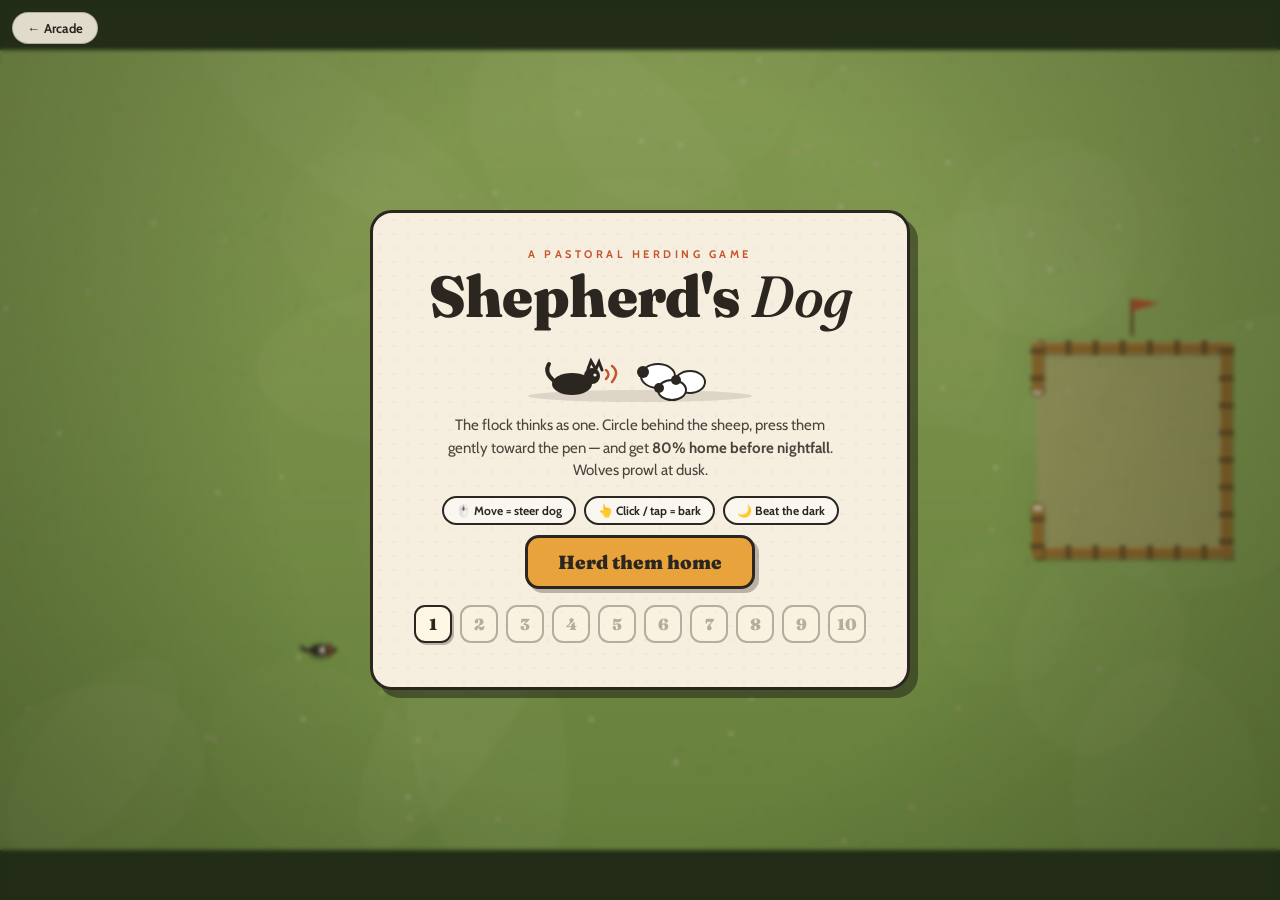
==== commit e5cc02e6: "feat(shepherds-dog): portrait play screen (rotate the pasture 90°) Shepherd's Dog was landscape-only" ====
--- a/js/games/shepards-dog/index.html
+++ b/js/games/shepards-dog/index.html
@@ -37,7 +37,6 @@
       </div>
     </div>
     <div id="barkHint">Click / tap to <b>bark</b> — sheep bolt away from the dog</div>
-    <div id="rotateHint">↻ Rotate your phone — the pasture is wide</div>
 
     <!-- START -->
     <div class="screen active" id="screen-start">
--- a/js/games/shepards-dog/style.css
+++ b/js/games/shepards-dog/style.css
@@ -361,26 +361,6 @@
     display: none;
   }
 }
-#rotateHint {
-  display: none;
-  position: fixed;
-  top: 50%;
-  left: 50%;
-  transform: translate(-50%, -50%) rotate(-2deg);
-  z-index: 30;
-  background: var(--ink);
-  color: var(--cream);
-  font-weight: 700;
-  font-size: 14px;
-  padding: 10px 18px;
-  border-radius: 12px;
-  pointer-events: none;
-}
-@media (orientation: portrait) and (max-width: 600px) {
-  #rotateHint {
-    display: block;
-  }
-}
 /* back to the arcade hub (linked-game integration) */
 .arcade-back {
   position: absolute;
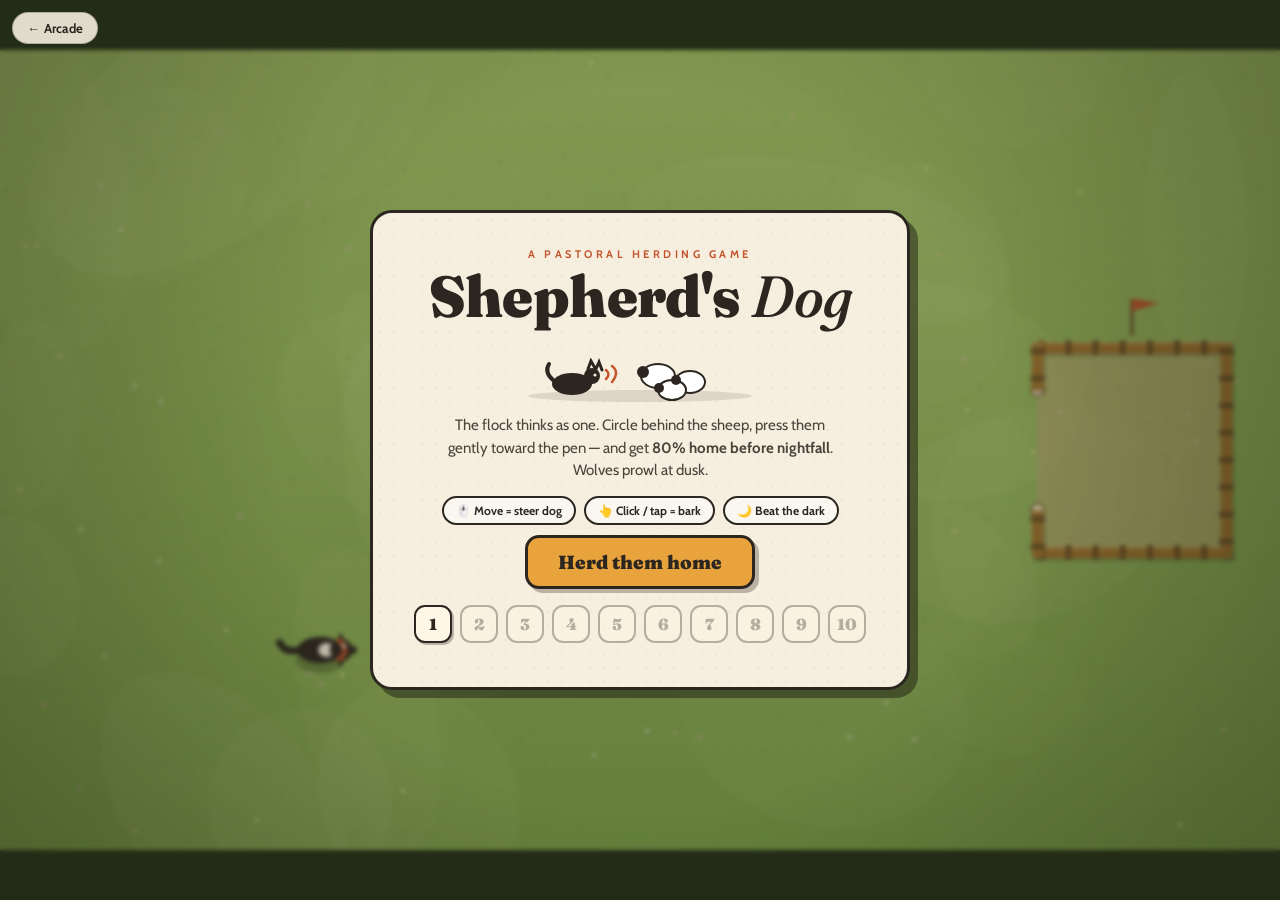
==== commit f675ce70: "feat(shepherds-dog): relative floating-joystick control + larger actors - replace the absolute drag " ====
--- a/js/games/shepards-dog/index.html
+++ b/js/games/shepards-dog/index.html
@@ -36,7 +36,8 @@
         <button id="muteBtn" title="Toggle sound">♪</button>
       </div>
     </div>
-    <div id="barkHint">Click / tap to <b>bark</b> — sheep bolt away from the dog</div>
+    <div id="barkHint">Drag to steer the dog · tap to <b>bark</b></div>
+    <div id="stick"><div id="stickKnob"></div></div>
 
     <!-- START -->
     <div class="screen active" id="screen-start">
--- a/js/games/shepards-dog/style.css
+++ b/js/games/shepards-dog/style.css
@@ -361,6 +361,34 @@
     display: none;
   }
 }
+/* floating joystick — relative-drag steering (Zero Hour style) */
+#stick {
+  display: none;
+  position: fixed;
+  width: 116px;
+  height: 116px;
+  margin-left: -58px;
+  margin-top: -58px;
+  border: 3px solid rgba(43, 38, 32, 0.5);
+  background: rgba(246, 239, 223, 0.28);
+  border-radius: 50%;
+  z-index: 8;
+  pointer-events: none;
+}
+#stick.on {
+  display: block;
+}
+#stickKnob {
+  position: absolute;
+  left: 50%;
+  top: 50%;
+  width: 50px;
+  height: 50px;
+  transform: translate(-50%, -50%);
+  background: var(--gold);
+  border: 3px solid var(--ink);
+  border-radius: 50%;
+}
 /* back to the arcade hub (linked-game integration) */
 .arcade-back {
   position: absolute;
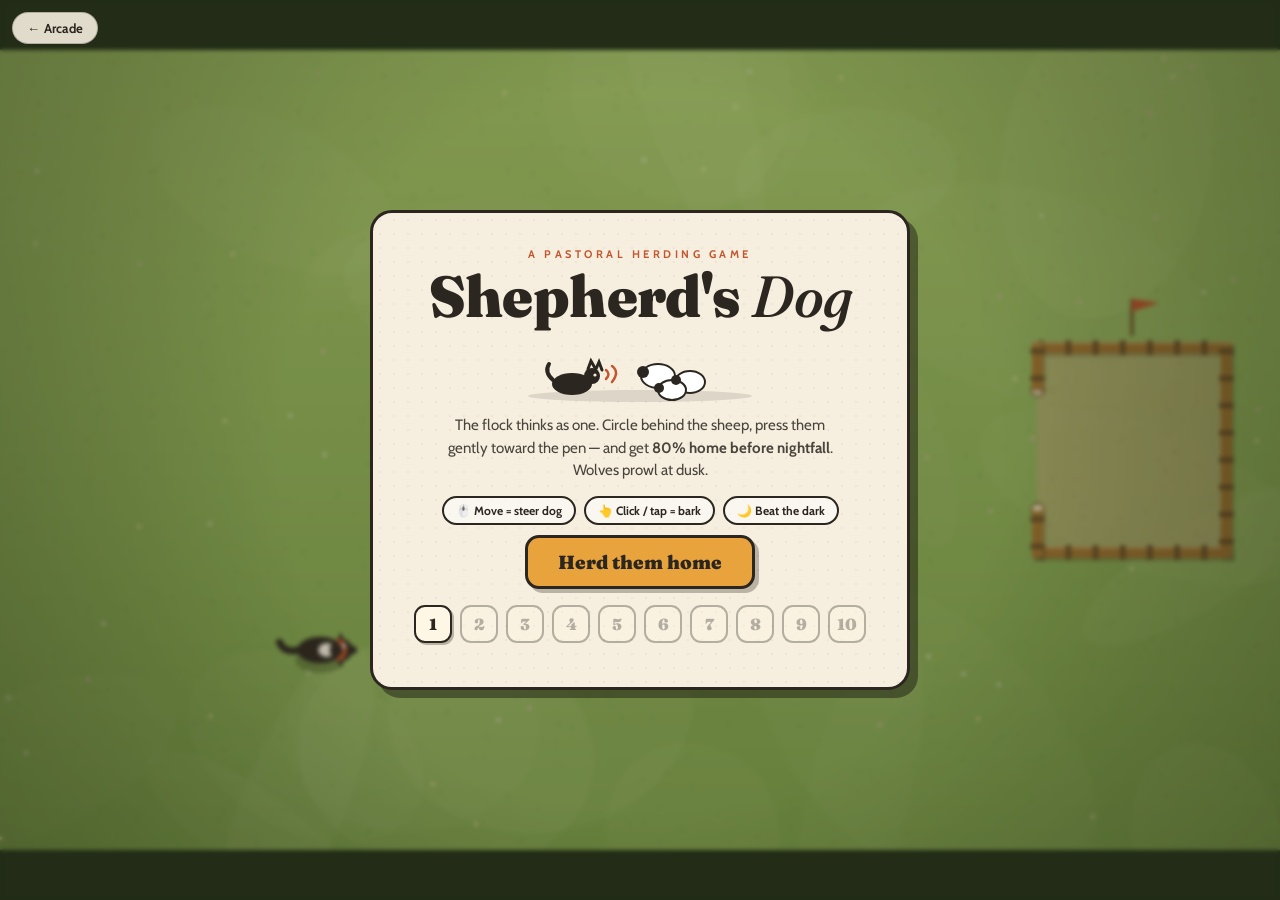
==== commit 4f2f80d0: "feat(shepherds-dog): pause screen (pause button + Esc/P) Add a paused state with a Pause/Resume scre" ====
--- a/js/games/shepards-dog/index.html
+++ b/js/games/shepards-dog/index.html
@@ -33,7 +33,10 @@
           <div id="timeWrap"><div id="timeFill"></div></div>
         </div>
         <div class="hud-item"><span class="hud-label">Score</span><span class="hud-num" id="hudScore">0</span></div>
-        <button id="muteBtn" title="Toggle sound">♪</button>
+        <div class="hud-controls">
+          <button id="muteBtn" class="hud-btn" title="Toggle sound">♪</button>
+          <button id="pauseBtn" class="hud-btn" title="Pause (Esc)">❚❚</button>
+        </div>
       </div>
     </div>
     <div id="barkHint">Drag to steer the dog · tap to <b>bark</b></div>
@@ -127,6 +130,19 @@
       </div>
     </div>
 
+    <!-- PAUSE -->
+    <div class="screen" id="screen-pause">
+      <div class="panel compact">
+        <div class="kicker">Paused</div>
+        <h2>Take a breath</h2>
+        <p class="sub">The flock will wait for you. Nothing stirs while the dog rests.</p>
+        <div class="rule"></div>
+        <button class="btn gold" id="btnResume">Resume</button>
+        <button class="btn ghost" id="btnPauseRestart">Restart level</button>
+        <button class="btn ghost" id="btnPauseMenu">Quit to menu</button>
+      </div>
+    </div>
+
     <!-- FINAL WIN -->
     <div class="screen" id="screen-final">
       <div class="panel compact">
--- a/js/games/shepards-dog/style.css
+++ b/js/games/shepards-dog/style.css
@@ -106,7 +106,16 @@
   font-size: 16px;
   line-height: 1;
 }
-#muteBtn {
+/* control cluster — sound + pause, fenced off from the read-only stats */
+.hud-controls {
+  display: flex;
+  align-items: center;
+  gap: 6px;
+  padding-left: 12px;
+  margin-left: 2px;
+  border-left: 2px solid rgba(43, 38, 32, 0.18);
+}
+.hud-btn {
   pointer-events: auto;
   cursor: pointer;
   border: 2px solid var(--ink);
@@ -117,9 +126,15 @@
   height: 30px;
   font-weight: 700;
   color: var(--ink);
-}
-#muteBtn:active {
+  display: flex;
+  align-items: center;
+  justify-content: center;
+}
+.hud-btn:active {
   transform: translateY(1px);
+}
+#pauseBtn {
+  letter-spacing: -2px;
 }
 #barkHint {
   position: fixed;
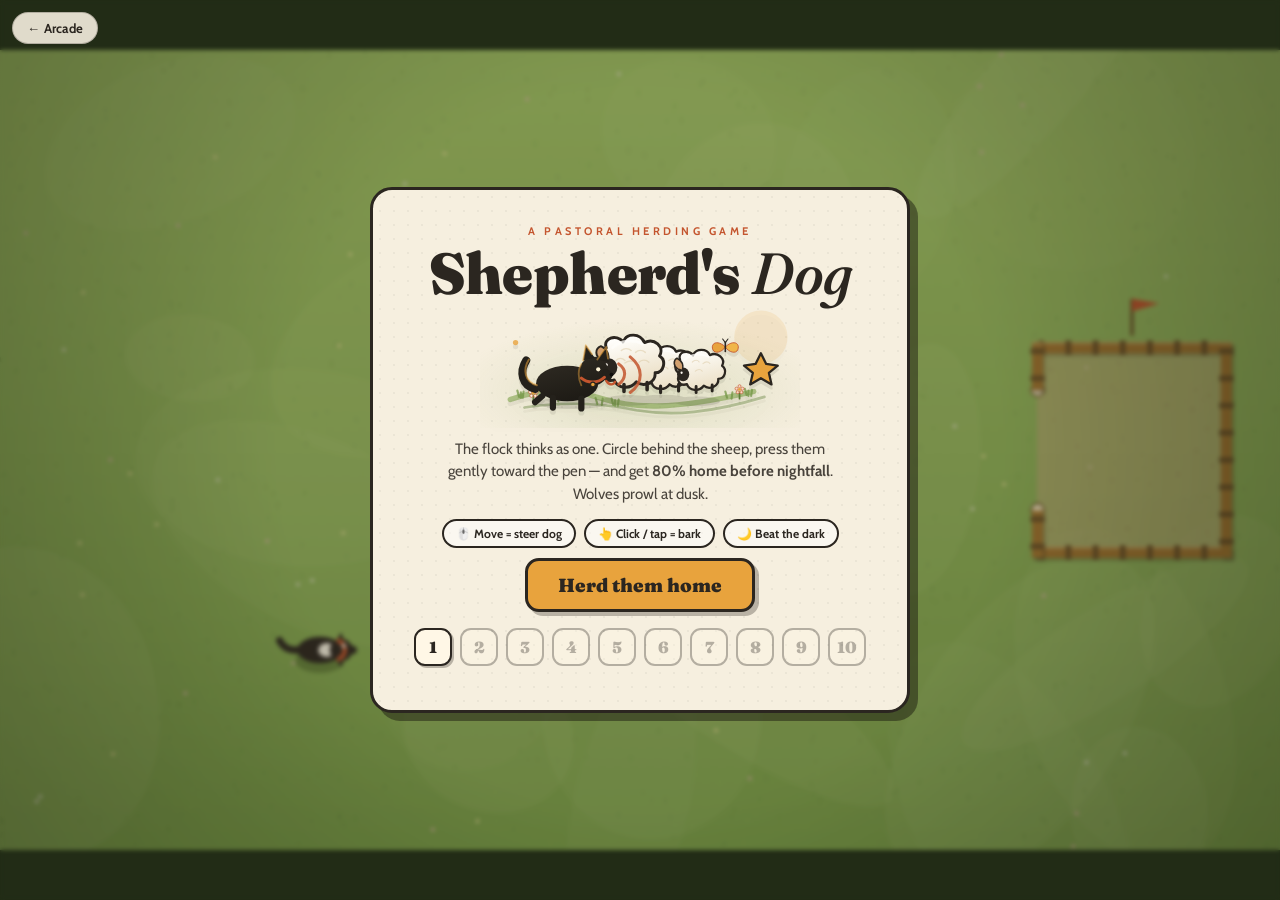
==== commit 5762a2ed: "Add hooks for RNG fairness and unit test execution; introduce deploy-check skill - Implemented `guar" ====
--- a/js/games/shepards-dog/index.html
+++ b/js/games/shepards-dog/index.html
@@ -48,38 +48,7 @@
       <div class="panel">
         <div class="kicker">A pastoral herding game</div>
         <h1>Shepherd's <em>Dog</em></h1>
-        <svg class="heroArt" width="240" height="74" viewBox="0 0 240 74">
-          <ellipse cx="120" cy="66" rx="112" ry="6" fill="rgba(43,38,32,.12)" />
-          <!-- sheep trio -->
-          <g stroke="#2b2620" stroke-width="2">
-            <ellipse cx="138" cy="46" rx="17" ry="12" fill="#fff" />
-            <ellipse cx="170" cy="52" rx="15" ry="11" fill="#fff" />
-            <ellipse cx="152" cy="60" rx="14" ry="10" fill="#fff" />
-          </g>
-          <circle cx="123" cy="42" r="6" fill="#2b2620" />
-          <circle cx="156" cy="50" r="5" fill="#2b2620" />
-          <circle cx="139" cy="58" r="5" fill="#2b2620" />
-          <!-- dog -->
-          <ellipse cx="52" cy="54" rx="20" ry="11" fill="#2b2620" />
-          <circle cx="72" cy="46" r="8" fill="#2b2620" />
-          <path
-            d="M68 39 l3 -8 4 7 M76 39 l3 -7 3 8"
-            stroke="#2b2620"
-            stroke-width="3"
-            fill="none"
-            stroke-linecap="round"
-          />
-          <path d="M33 50 q-9 -8 -4 -16" stroke="#2b2620" stroke-width="4" fill="none" stroke-linecap="round" />
-          <circle cx="75" cy="45" r="1.6" fill="#f6efdf" />
-          <!-- bark lines -->
-          <path
-            d="M86 40 q5 4 0 9 M92 36 q8 6 0 16"
-            stroke="#c4552e"
-            stroke-width="2.5"
-            fill="none"
-            stroke-linecap="round"
-          />
-        </svg>
+        <img class="heroArt" src="../../../assets/mascots/shepherds-dog-flock.svg" alt="" aria-hidden="true" />
         <p class="sub">
           The flock thinks as one. Circle behind the sheep, press them gently toward the pen — and get
           <b>80% home before nightfall</b>. Wolves prowl at dusk.
--- a/js/games/shepards-dog/style.css
+++ b/js/games/shepards-dog/style.css
@@ -362,8 +362,11 @@
   border-color: #3b4a8c;
 }
 .heroArt {
+  width: min(320px, 82vw);
+  height: auto;
   margin: 6px auto 2px;
   display: block;
+  filter: drop-shadow(0 4px 0 rgba(43, 38, 32, 0.1));
 }
 @media (max-height: 620px) {
   .panel {
